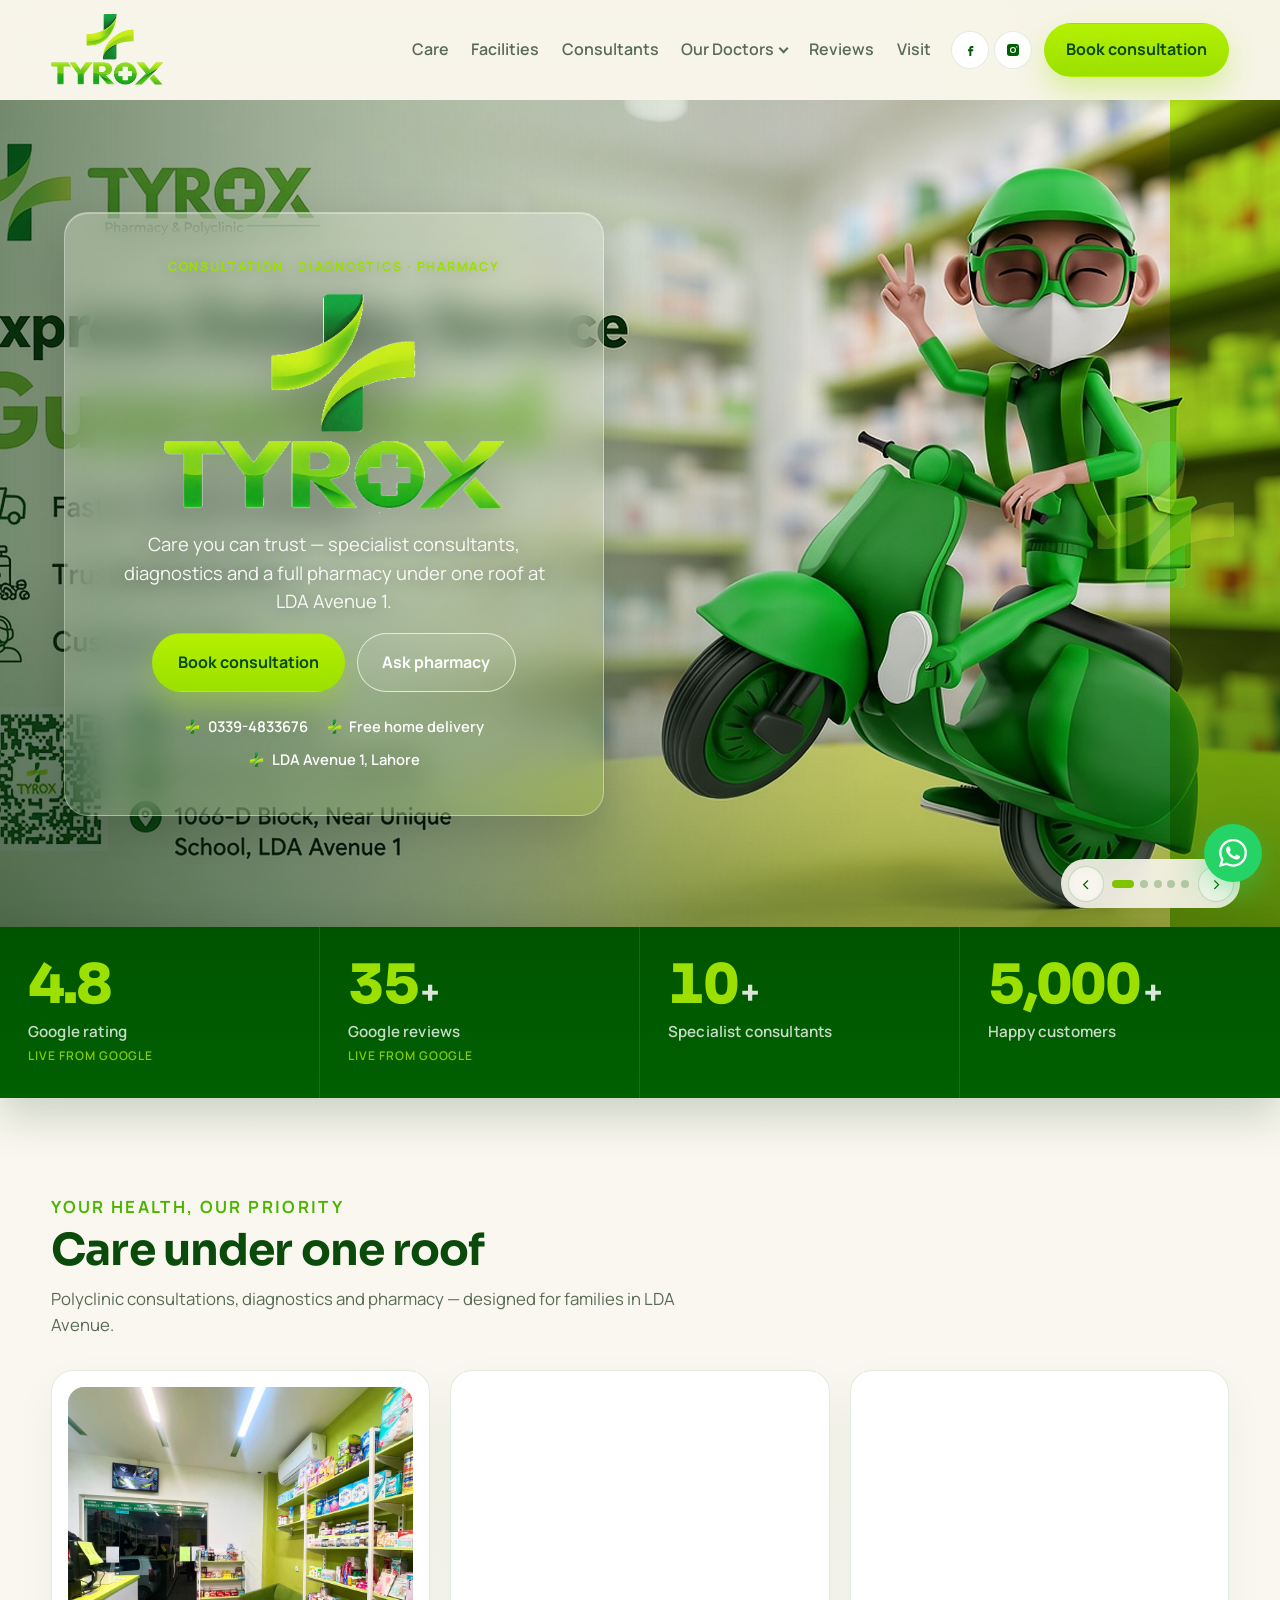
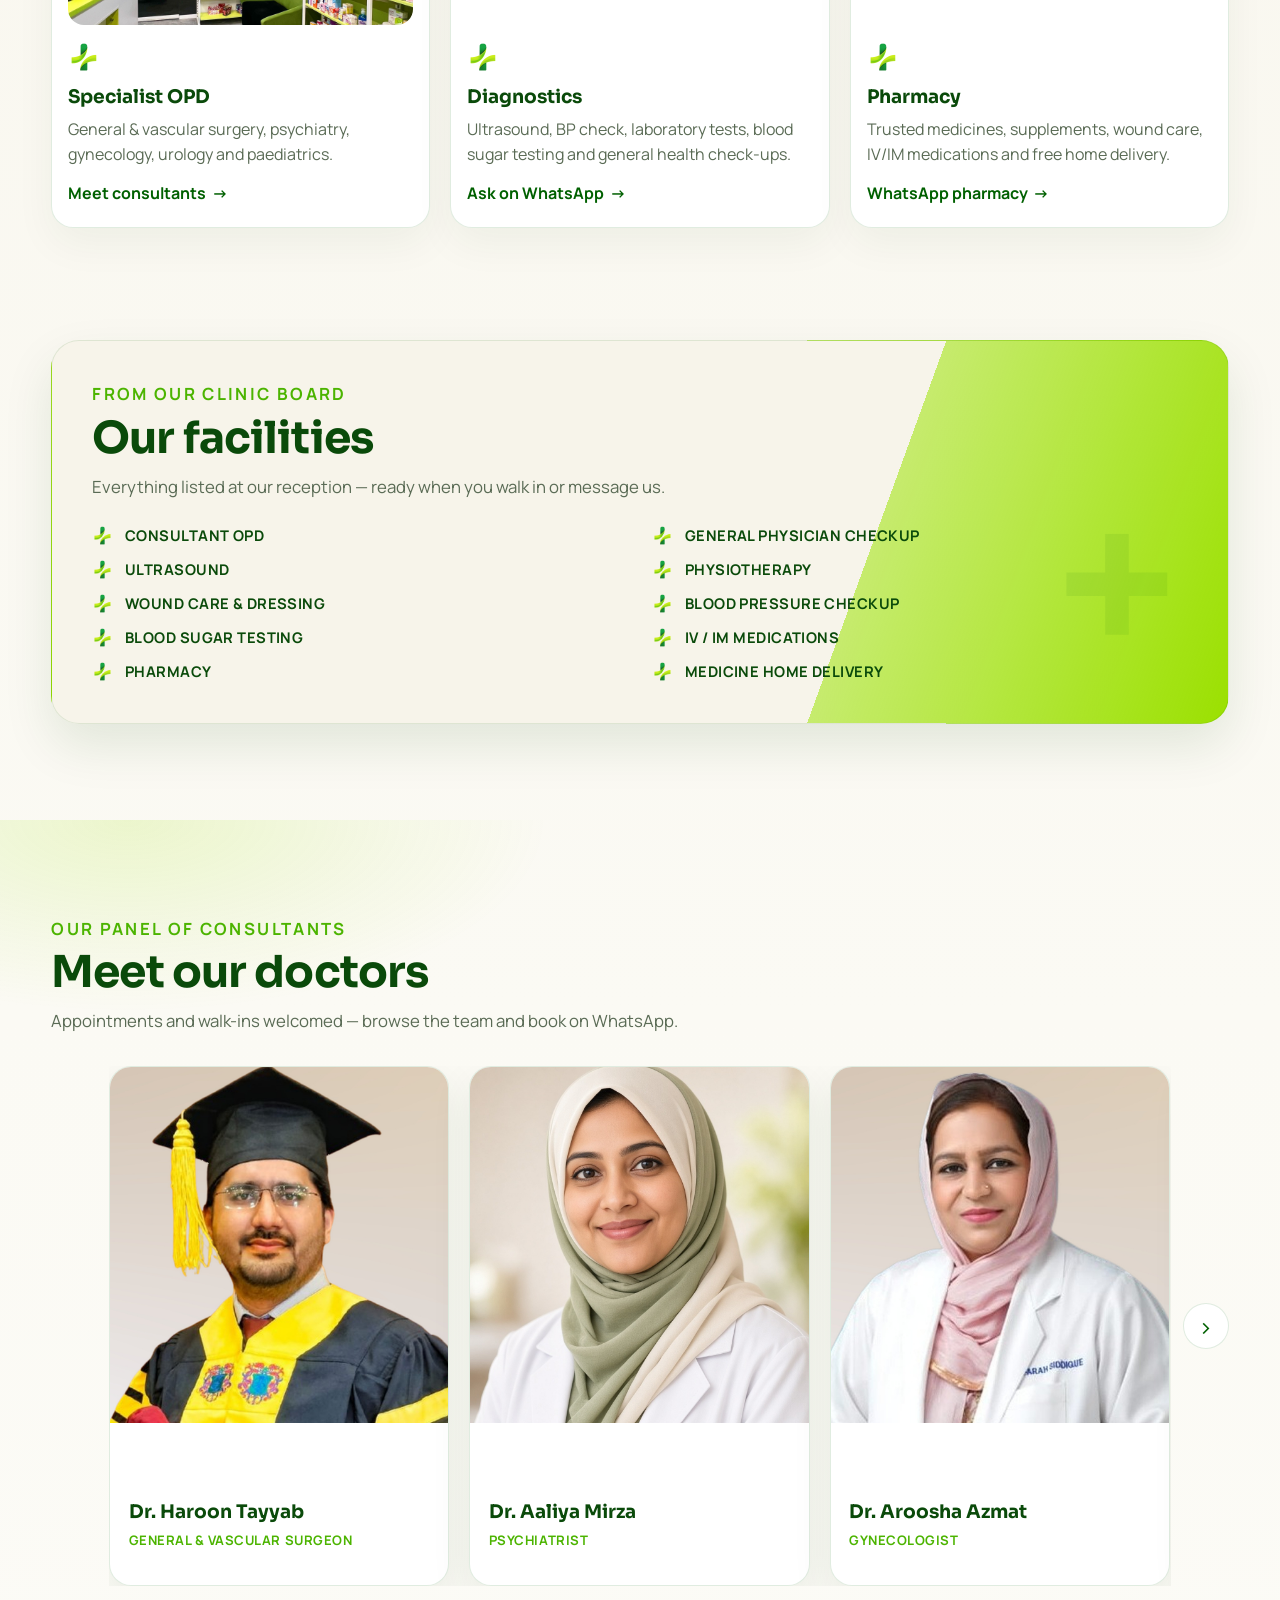
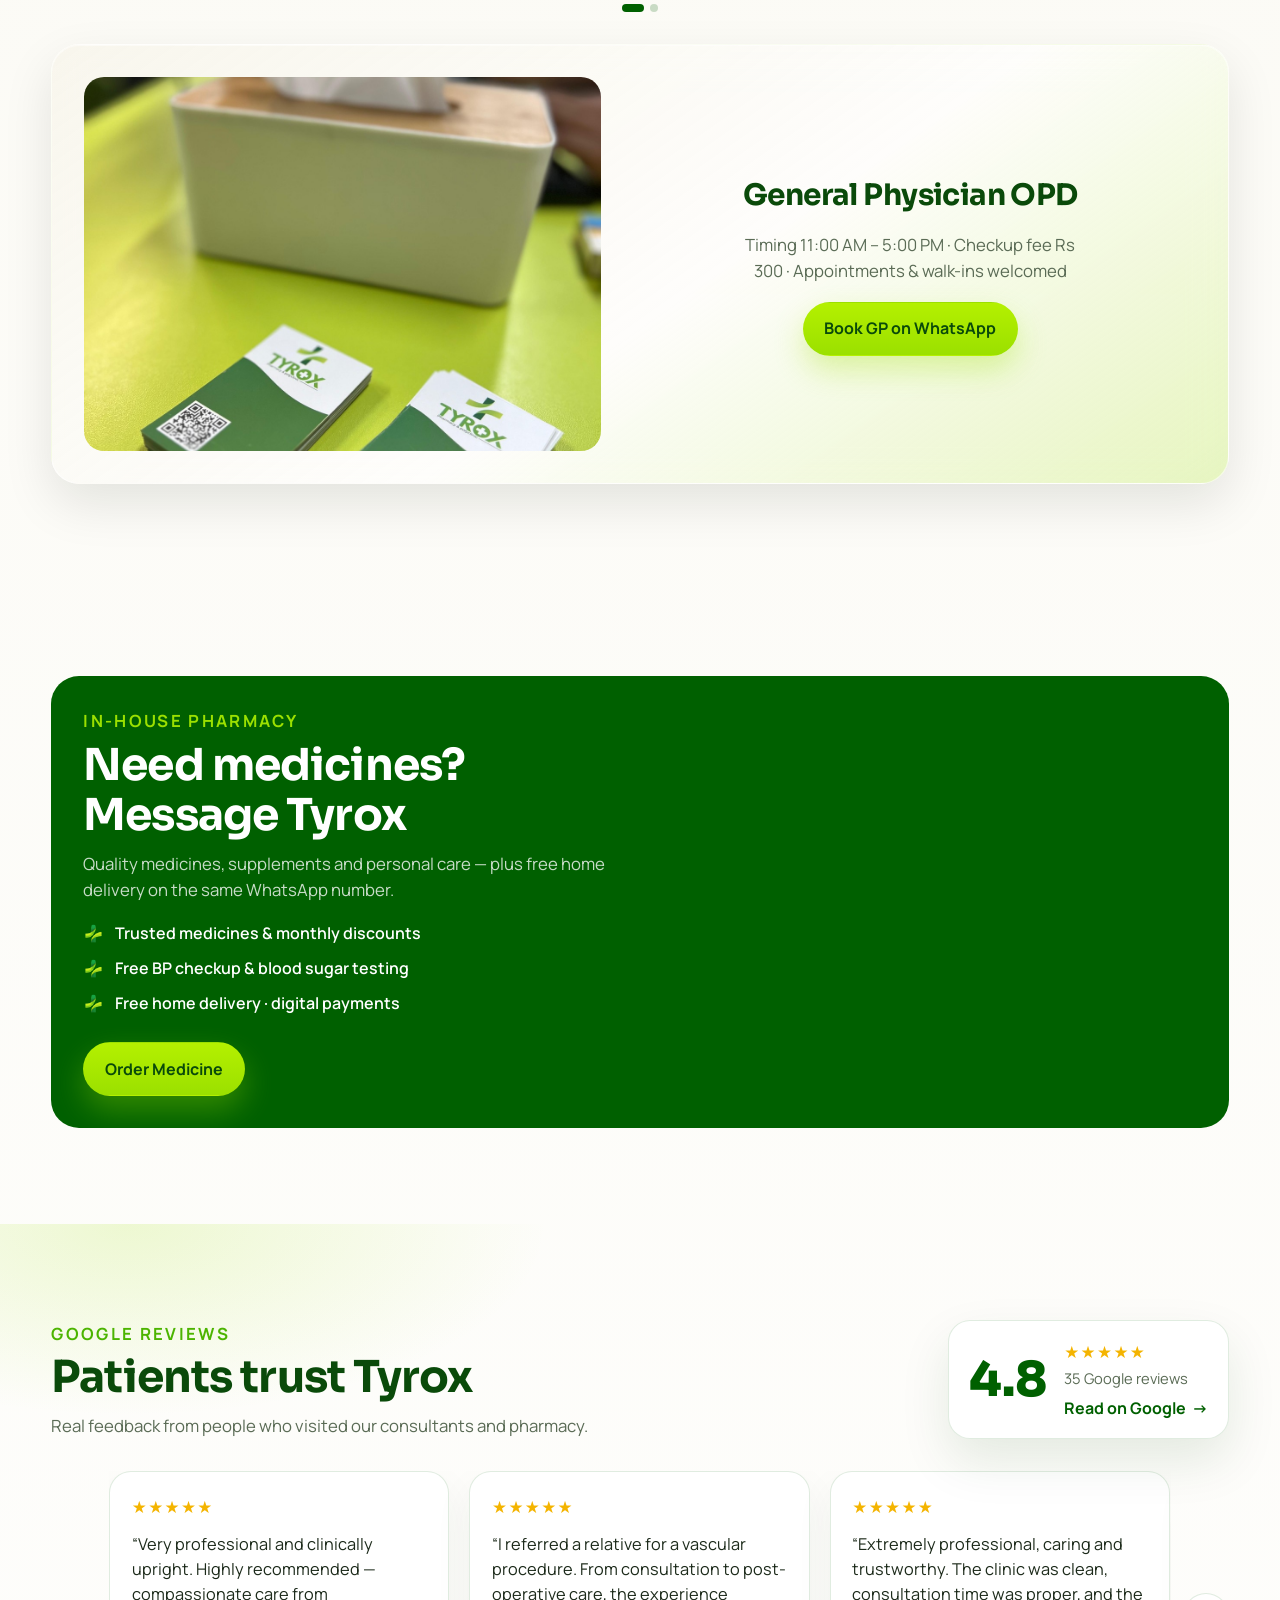
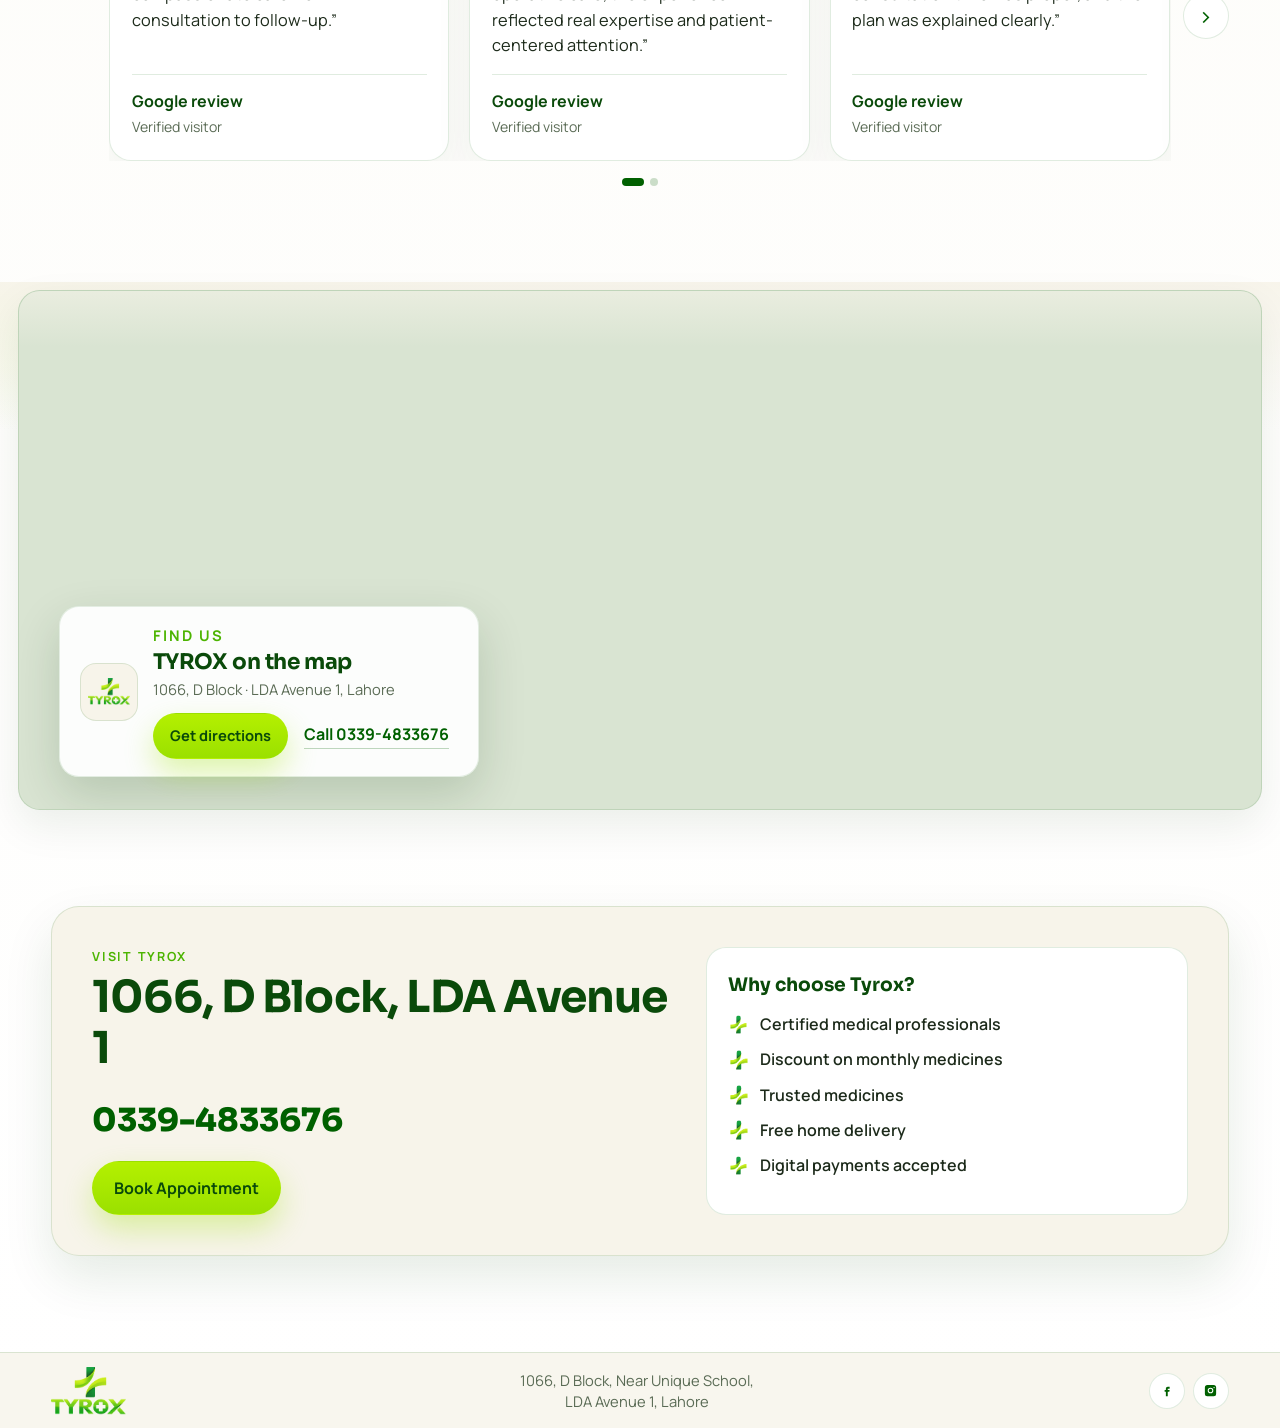
==== index.html @ 9648f47e "fix: use Dr. Haroon Tayyab in Our Doctors dropdown Co-authored-by: Cursor <cursoragent@cursor.com>" ====
<!DOCTYPE html>
<html lang="en">
<head>
  <meta charset="UTF-8" />
  <meta name="viewport" content="width=device-width, initial-scale=1" />
  <title>TYROX Pharmacy &amp; Polyclinic | LDA Avenue 1, Lahore</title>
  <meta name="description" content="TYROX Pharmacy & Polyclinic in LDA Avenue 1, Lahore — specialist consultants, diagnostics, pharmacy and free home delivery. Book on WhatsApp 0339-4833676." />
  <meta name="keywords" content="Tyrox, pharmacy Lahore, polyclinic LDA Avenue, vascular surgeon, gynecologist, psychiatrist, urologist, paediatrician, medicine home delivery" />
  <meta name="robots" content="index, follow" />
  <link rel="canonical" href="https://tyrox.net/" />
  <meta property="og:type" content="website" />
  <meta property="og:title" content="TYROX Pharmacy & Polyclinic | Lahore" />
  <meta property="og:description" content="Consultation, diagnostics and pharmacy under one roof at LDA Avenue 1. WhatsApp 0339-4833676." />
  <meta property="og:image" content="images/TyroxLogo-hero.png" />
  <meta name="twitter:card" content="summary_large_image" />
  <link rel="icon" href="images/tyrox-mark.png" type="image/png" />
  <link rel="preconnect" href="https://fonts.googleapis.com" />
  <link rel="preconnect" href="https://fonts.gstatic.com" crossorigin />
  <link href="https://fonts.googleapis.com/css2?family=Manrope:wght@400;600;700;800&family=Sora:wght@600;700;800&display=swap" rel="stylesheet" />
  <link rel="stylesheet" href="styles.css" />
  <script type="application/ld+json">
  {
    "@context": "https://schema.org",
    "@type": ["MedicalClinic", "Pharmacy"],
    "name": "TYROX Pharmacy & Polyclinic",
    "image": "images/TyroxLogo-hero.png",
    "url": "https://tyrox.net/",
    "telephone": "+923394833676",
    "address": {
      "@type": "PostalAddress",
      "streetAddress": "1066, D Block, Near Unique School, LDA Avenue 1",
      "addressLocality": "Lahore",
      "addressCountry": "PK"
    },
    "geo": {
      "@type": "GeoCoordinates",
      "latitude": 31.4223365,
      "longitude": 74.2009828
    },
    "openingHoursSpecification": {
      "@type": "OpeningHoursSpecification",
      "dayOfWeek": ["Monday","Tuesday","Wednesday","Thursday","Friday","Saturday","Sunday"],
      "opens": "09:00",
      "closes": "23:00"
    },
    "sameAs": [
      "https://www.facebook.com/tyroxpharmacy/",
      "https://www.instagram.com/tyroxpolyclinic/"
    ],
    "aggregateRating": {
      "@type": "AggregateRating",
      "ratingValue": "4.8",
      "reviewCount": "35",
      "bestRating": "5"
    }
  }
  </script>
</head>
<body class="is-booting">
  <a class="skip-link" href="#main">Skip to content</a>

  <a
    class="whatsapp-float"
    href="https://wa.me/923394833676?text=Assalamualaikum%20Tyrox%2C%20I%20would%20like%20to%20book%20a%20consultation."
    target="_blank"
    rel="noopener noreferrer"
    aria-label="Chat on WhatsApp"
  >
    <svg viewBox="0 0 24 24" width="26" height="26" aria-hidden="true" focusable="false">
      <path fill="currentColor" d="M17.472 14.382c-.297-.149-1.758-.867-2.03-.967-.273-.099-.471-.148-.67.15-.197.297-.767.966-.94 1.164-.173.199-.347.223-.644.075-.297-.15-1.255-.463-2.39-1.475-.883-.788-1.48-1.761-1.653-2.059-.173-.297-.018-.458.13-.606.134-.133.298-.347.446-.52.149-.174.198-.298.298-.497.099-.198.05-.371-.025-.52-.075-.149-.669-1.612-.916-2.207-.242-.579-.487-.5-.669-.51-.173-.008-.371-.01-.57-.01-.198 0-.52.074-.792.372-.272.297-1.04 1.016-1.04 2.479 0 1.462 1.065 2.875 1.213 3.074.149.198 2.096 3.2 5.077 4.487.709.306 1.262.489 1.694.625.712.227 1.36.195 1.871.118.571-.085 1.758-.719 2.006-1.413.248-.694.248-1.289.173-1.413-.074-.124-.272-.198-.57-.347m-5.421 7.403h-.004a9.87 9.87 0 0 1-5.031-1.378l-.361-.214-3.741.982.998-3.648-.235-.374a9.86 9.86 0 0 1-1.51-5.26c.001-5.45 4.436-9.884 9.888-9.884 2.64 0 5.122 1.03 6.988 2.898a9.825 9.825 0 0 1 2.893 6.994c-.003 5.45-4.435 9.884-9.885 9.884m8.413-18.297A11.815 11.815 0 0 0 12.05 0C5.495 0 .16 5.335.157 11.892c0 2.096.547 4.142 1.588 5.945L.057 24l6.305-1.654a11.882 11.882 0 0 0 5.683 1.448h.005c6.554 0 11.89-5.335 11.893-11.893a11.821 11.821 0 0 0-3.48-8.413Z"/>
    </svg>
  </a>

  <header class="topbar" data-reveal="down">
    <a class="brand" href="#top" aria-label="TYROX Pharmacy & Polyclinic home">
      <img class="brand-logo" src="images/TyroxLogo-hero.png" alt="TYROX Pharmacy &amp; Polyclinic" width="160" height="90" />
    </a>
    <nav class="nav" aria-label="Primary">
      <a href="#care">Care</a>
      <a href="#facilities">Facilities</a>
      <a href="#doctors">Consultants</a>
      <div class="nav-dropdown" data-nav-dropdown>
        <button type="button" class="nav-dropdown__toggle" aria-expanded="false" aria-haspopup="true">
          Our Doctors
          <span class="nav-dropdown__chev" aria-hidden="true"></span>
        </button>
        <div class="nav-dropdown__menu" hidden>
          <a href="doctors/haroon.html">Dr. Haroon Tayyab</a>
        </div>
      </div>
      <a href="#reviews">Reviews</a>
      <a href="#visit">Visit</a>
      <a
        class="nav-book btn btn-primary"
        href="https://wa.me/923394833676?text=Assalamualaikum%20Tyrox%2C%20I%20would%20like%20to%20book%20a%20consultation."
        target="_blank"
        rel="noopener noreferrer"
      >Book consultation</a>
    </nav>
    <div class="header-actions">
      <div class="social-inline" aria-label="Social media">
        <a href="https://www.facebook.com/tyroxpharmacy/" target="_blank" rel="noopener noreferrer" aria-label="Facebook">
          <svg viewBox="0 0 24 24" aria-hidden="true"><path fill="currentColor" d="M14 9h3V6h-3c-1.7 0-3 1.3-3 3v2H9v3h2v7h3v-7h2.5l.5-3H14V9z"/></svg>
        </a>
        <a href="https://www.instagram.com/tyroxpolyclinic/" target="_blank" rel="noopener noreferrer" aria-label="Instagram">
          <svg viewBox="0 0 24 24" aria-hidden="true"><path fill="currentColor" d="M7 3h10a4 4 0 0 1 4 4v10a4 4 0 0 1-4 4H7a4 4 0 0 1-4-4V7a4 4 0 0 1 4-4zm5 4.5A4.5 4.5 0 1 0 16.5 12 4.5 4.5 0 0 0 12 7.5zm0 7.4A2.9 2.9 0 1 1 14.9 12 2.9 2.9 0 0 1 12 14.9zM17.7 6.2a1.05 1.05 0 1 0 1.05 1.05 1.05 1.05 0 0 0-1.05-1.05z"/></svg>
        </a>
      </div>
      <a
        class="btn btn-primary header-cta"
        href="https://wa.me/923394833676?text=Assalamualaikum%20Tyrox%2C%20I%20would%20like%20to%20book%20a%20consultation."
        target="_blank"
        rel="noopener noreferrer"
      >Book consultation</a>
      <button class="menu-toggle" type="button" aria-label="Open menu" aria-expanded="false">
        <span></span><span></span>
      </button>
    </div>
  </header>

  <main id="main">
    <section id="top" class="hero" data-hero-slider>
      <div class="hero-media" aria-hidden="true">
        <div class="hero-slides" data-hero-slides data-hero-images="7,6,5,4,1">
          <figure class="hero-slide" data-hero-slide data-hero-video hidden>
            <img class="hero-lqip" src="images/hero1-lqip.jpg" alt="" width="640" height="360" />
            <img class="hero-photo hero-video-poster" src="images/hero1.jpg" alt="" width="3840" height="2160" decoding="async" />
            <video
              class="hero-video"
              muted
              playsinline
              loop
              preload="none"
              poster="images/hero1.jpg"
              data-src-mp4="images/hero-video.mp4"
              data-src-webm="images/hero-video.webm"
              aria-label="TYROX Pharmacy and Polyclinic clinic video"
            ></video>
          </figure>
        </div>
        <div class="hero-lime-rail" aria-hidden="true"></div>
        <div class="hero-cross" aria-hidden="true"></div>
        <div class="hero-controls" aria-label="Hero gallery">
          <button type="button" class="hero-nav hero-prev" aria-label="Previous image">‹</button>
          <div class="hero-dots" data-hero-dots></div>
          <button type="button" class="hero-nav hero-next" aria-label="Next image">›</button>
        </div>
      </div>

      <div class="hero-split">
        <div class="hero-panel" data-hero-content>
          <p class="eyebrow" data-hero-enter style="--enter-delay: 0.35s">Consultation · Diagnostics · Pharmacy</p>
          <h1 class="brand-hero" data-hero-enter style="--enter-delay: 0.5s">
            <img class="hero-logo" src="images/TyroxLogo-hero.png" alt="TYROX Pharmacy &amp; Polyclinic" width="340" height="186" />
          </h1>
          <p class="hero-lede" data-hero-enter style="--enter-delay: 0.65s">
            Care you can trust — specialist consultants, diagnostics and a full pharmacy under one roof at LDA Avenue 1.
          </p>
          <div class="hero-actions" data-hero-enter style="--enter-delay: 0.8s">
            <a
              class="btn btn-primary btn-lg"
              href="https://wa.me/923394833676?text=Assalamualaikum%20Tyrox%2C%20I%20would%20like%20to%20book%20a%20consultation."
              target="_blank"
              rel="noopener noreferrer"
            >Book consultation</a>
            <a
              class="btn btn-outline btn-lg"
              href="https://wa.me/923394833676?text=Assalamualaikum%20Tyrox%2C%20I%20need%20help%20with%20pharmacy%20%2F%20medicines."
              target="_blank"
              rel="noopener noreferrer"
            >Ask pharmacy</a>
          </div>
          <div class="hero-meta" data-hero-enter style="--enter-delay: 0.95s">
            <span>0339-4833676</span>
            <span>Free home delivery</span>
            <span>LDA Avenue 1, Lahore</span>
          </div>
        </div>
      </div>
    </section>

    <section class="stats" id="stats" aria-label="Clinic highlights" data-stats-section>
      <div class="stats-inner">
        <article class="stat">
          <div class="stat-value">
            <span data-count="4.8" data-decimals="1" data-google="rating">0.0</span>
          </div>
          <span class="stat-label">Google rating</span>
          <span class="stat-note">Live from Google</span>
        </article>
        <article class="stat">
          <div class="stat-value">
            <span data-count="35" data-google="reviews">0</span>
            <span class="stat-suffix">+</span>
          </div>
          <span class="stat-label">Google reviews</span>
          <span class="stat-note">Live from Google</span>
        </article>
        <article class="stat">
          <div class="stat-value">
            <span data-count="10">0</span>
            <span class="stat-suffix">+</span>
          </div>
          <span class="stat-label">Specialist consultants</span>
        </article>
        <article class="stat">
          <div class="stat-value">
            <span data-count="5000" data-start="1">1</span>
            <span class="stat-suffix">+</span>
          </div>
          <span class="stat-label">Happy customers</span>
        </article>
      </div>
    </section>

    <section id="care" class="section pillars">
      <div class="section-head" data-reveal="up">
        <p class="eyebrow dark">Your health, our priority</p>
        <h2>Care under one roof</h2>
        <p>Polyclinic consultations, diagnostics and pharmacy — designed for families in LDA Avenue.</p>
      </div>
      <div class="pillar-grid">
        <article class="pillar" data-reveal="up">
          <div class="media-reveal">
            <img
             
              src="images/care-opd.jpg"
              srcset="images/care-opd.jpg 1920w, images/care-opd-2x.jpg 2880w"
              sizes="(min-width: 960px) 30vw, 92vw"
              width="1920"
              height="1320"
              alt="Tyrox Specialist OPD"
              loading="lazy"
              decoding="async"
            />
          </div>
          <div class="pillar-icon" aria-hidden="true"></div>
          <h3>Specialist OPD</h3>
          <p>General &amp; vascular surgery, psychiatry, gynecology, urology and paediatrics.</p>
          <a class="text-link" href="#doctors">Meet consultants</a>
        </article>
        <article class="pillar" data-reveal="up" data-reveal-delay="100">
          <div class="media-reveal">
            <img
             
              src="images/care-diagnostic.jpg"
              srcset="images/care-diagnostic.jpg 1920w, images/care-diagnostic-2x.jpg 2880w"
              sizes="(min-width: 960px) 30vw, 92vw"
              width="1920"
              height="1320"
              alt="Diagnostics and checkup"
              loading="lazy"
              decoding="async"
            />
          </div>
          <div class="pillar-icon" aria-hidden="true"></div>
          <h3>Diagnostics</h3>
          <p>Ultrasound, BP check, laboratory tests, blood sugar testing and general health check-ups.</p>
          <a
            class="text-link"
            href="https://wa.me/923394833676?text=Assalamualaikum%20Tyrox%2C%20I%20want%20to%20ask%20about%20diagnostics%20%2F%20tests."
            target="_blank"
            rel="noopener noreferrer"
          >Ask on WhatsApp</a>
        </article>
        <article class="pillar" data-reveal="up" data-reveal-delay="200">
          <div class="media-reveal">
            <img
             
              src="images/care-pharmacy.jpg"
              width="1152"
              height="864"
              alt="Pharmacy medicines"
              loading="lazy"
              decoding="async"
            />
          </div>
          <div class="pillar-icon" aria-hidden="true"></div>
          <h3>Pharmacy</h3>
          <p>Trusted medicines, supplements, wound care, IV/IM medications and free home delivery.</p>
          <a
            class="text-link"
            href="https://wa.me/923394833676?text=Assalamualaikum%20Tyrox%2C%20I%20need%20help%20with%20pharmacy%20%2F%20medicines."
            target="_blank"
            rel="noopener noreferrer"
          >WhatsApp pharmacy</a>
        </article>
      </div>
    </section>

    <section id="facilities" class="section facilities">
      <div class="facilities-panel" data-reveal="up">
        <div class="facilities-copy">
          <p class="eyebrow dark">From our clinic board</p>
          <h2>Our facilities</h2>
          <p>Everything listed at our reception — ready when you walk in or message us.</p>
        </div>
        <ul class="facility-list">
          <li data-reveal="left"><span class="cross" aria-hidden="true"></span> Consultant OPD</li>
          <li data-reveal="left" data-reveal-delay="40"><span class="cross" aria-hidden="true"></span> General Physician checkup</li>
          <li data-reveal="left" data-reveal-delay="80"><span class="cross" aria-hidden="true"></span> Ultrasound</li>
          <li data-reveal="left" data-reveal-delay="120"><span class="cross" aria-hidden="true"></span> Physiotherapy</li>
          <li data-reveal="left" data-reveal-delay="160"><span class="cross" aria-hidden="true"></span> Wound care &amp; dressing</li>
          <li data-reveal="right"><span class="cross" aria-hidden="true"></span> Blood pressure checkup</li>
          <li data-reveal="right" data-reveal-delay="40"><span class="cross" aria-hidden="true"></span> Blood sugar testing</li>
          <li data-reveal="right" data-reveal-delay="80"><span class="cross" aria-hidden="true"></span> IV / IM medications</li>
          <li data-reveal="right" data-reveal-delay="120"><span class="cross" aria-hidden="true"></span> Pharmacy</li>
          <li data-reveal="right" data-reveal-delay="160"><span class="cross" aria-hidden="true"></span> Medicine home delivery</li>
        </ul>
      </div>
    </section>

    <section id="doctors" class="section doctors">
      <div class="section-head" data-reveal="up">
        <p class="eyebrow dark">Our panel of consultants</p>
        <h2>Meet our doctors</h2>
        <p>Appointments and walk-ins welcomed — browse the team and book on WhatsApp.</p>
      </div>

      <div class="doctor-carousel">
        <button type="button" class="doctor-arrow doctor-arrow-prev" data-doctor-prev aria-label="Previous doctors">
          <span aria-hidden="true">‹</span>
        </button>
        <div class="doctor-slider" data-doctor-slider>
          <div class="doctor-track" data-doctor-track>
            <article class="doctor-card" itemscope itemtype="https://schema.org/Physician">
              <div class="doctor-card__inner">
                <div class="doctor-card__face doctor-card__face--front">
                  <div class="doctor-photo">
                    <img src="images/Doctor/doctor-haroon.jpg" alt="Dr. Haroon Tayyab, General and Vascular Surgeon at TYROX LDA Avenue 1 Lahore" loading="lazy" itemprop="image" />
                  </div>
                  <div class="doctor-meta">
                    <h3 itemprop="name">Dr. Haroon Tayyab</h3>
                    <p class="role" itemprop="medicalSpecialty">General &amp; Vascular Surgeon</p>
                  </div>
                </div>
                <div class="doctor-card__face doctor-card__face--back" aria-label="Specialties of Dr. Haroon Tayyab">
                  <p class="doctor-back__eyebrow">Specialties</p>
                  <h3>Dr. Haroon Tayyab</h3>
                  <p class="role">General &amp; Vascular Surgeon · Lahore</p>
                  <ul class="doctor-specialties">
                    <li>General surgery consultations</li>
                    <li>Laparoscopic / keyhole surgery</li>
                    <li>Vascular surgery &amp; vein care</li>
                    <li>Varicose veins assessment</li>
                    <li>Pre- and post-operative care at TYROX</li>
                  </ul>
                  <a class="btn btn-primary" href="doctors/haroon.html">View profile</a>
                  <a class="btn btn-primary" href="https://wa.me/923394833676?text=Assalamualaikum%20Tyrox%2C%20I%20want%20to%20book%20a%20consultation%20with%20Dr.%20Haroon%20Tayyab." target="_blank" rel="noopener noreferrer">Book Appointment</a>
                </div>
              </div>
            </article>

            <article class="doctor-card" itemscope itemtype="https://schema.org/Physician">
              <div class="doctor-card__inner">
                <div class="doctor-card__face doctor-card__face--front">
                  <div class="doctor-photo">
                    <img src="images/doctor-aaliya.jpg" alt="Dr. Aaliya Mirza, Psychiatrist at TYROX Polyclinic Lahore" loading="lazy" itemprop="image" />
                  </div>
                  <div class="doctor-meta">
                    <h3 itemprop="name">Dr. Aaliya Mirza</h3>
                    <p class="role" itemprop="medicalSpecialty">Psychiatrist</p>
                  </div>
                </div>
                <div class="doctor-card__face doctor-card__face--back" aria-label="Specialties of Dr. Aaliya Mirza">
                  <p class="doctor-back__eyebrow">Specialties</p>
                  <h3>Dr. Aaliya Mirza</h3>
                  <p class="role">Psychiatrist · Mental health · Lahore</p>
                  <ul class="doctor-specialties">
                    <li>Anxiety &amp; panic disorder care</li>
                    <li>Depression &amp; mood disorders</li>
                    <li>Stress &amp; burnout counselling</li>
                    <li>Adult psychiatry consultations</li>
                    <li>Confidential mental health support</li>
                  </ul>
                  <a class="btn btn-primary" href="https://wa.me/923394833676?text=Assalamualaikum%20Tyrox%2C%20I%20want%20to%20book%20a%20consultation%20with%20Dr.%20Aaliya%20Mirza%20(Psychiatrist)." target="_blank" rel="noopener noreferrer">Book Appointment</a>
                </div>
              </div>
            </article>

            <article class="doctor-card" itemscope itemtype="https://schema.org/Physician">
              <div class="doctor-card__inner">
                <div class="doctor-card__face doctor-card__face--front">
                  <div class="doctor-photo">
                    <img src="images/Doctor/doctor-aroosha.jpg" alt="Dr. Aroosha Azmat, Gynecologist at TYROX LDA Avenue 1" loading="lazy" itemprop="image" />
                  </div>
                  <div class="doctor-meta">
                    <h3 itemprop="name">Dr. Aroosha Azmat</h3>
                    <p class="role" itemprop="medicalSpecialty">Gynecologist</p>
                  </div>
                </div>
                <div class="doctor-card__face doctor-card__face--back" aria-label="Specialties of Dr. Aroosha Azmat">
                  <p class="doctor-back__eyebrow">Specialties</p>
                  <h3>Dr. Aroosha Azmat</h3>
                  <p class="role">Gynecologist · Women’s health · Lahore</p>
                  <ul class="doctor-specialties">
                    <li>Gynecology &amp; women’s health</li>
                    <li>Obstetrics &amp; antenatal care</li>
                    <li>Menstrual &amp; PCOS concerns</li>
                    <li>Pregnancy-related consultations</li>
                    <li>Reproductive health checkups</li>
                  </ul>
                  <a class="btn btn-primary" href="https://wa.me/923394833676?text=Assalamualaikum%20Tyrox%2C%20I%20want%20to%20book%20a%20consultation%20with%20Dr.%20Aroosha%20Azmat." target="_blank" rel="noopener noreferrer">Book Appointment</a>
                </div>
              </div>
            </article>

            <article class="doctor-card" itemscope itemtype="https://schema.org/Physician">
              <div class="doctor-card__inner">
                <div class="doctor-card__face doctor-card__face--front">
                  <div class="doctor-photo">
                    <img src="images/doctor-bilawal.jpg" alt="Dr. Bilawal Sattar, Urologist at TYROX Pharmacy and Polyclinic Lahore" loading="lazy" itemprop="image" />
                  </div>
                  <div class="doctor-meta">
                    <h3 itemprop="name">Dr. Bilawal Sattar</h3>
                    <p class="role" itemprop="medicalSpecialty">Urologist</p>
                  </div>
                </div>
                <div class="doctor-card__face doctor-card__face--back" aria-label="Specialties of Dr. Bilawal Sattar">
                  <p class="doctor-back__eyebrow">Specialties</p>
                  <h3>Dr. Bilawal Sattar</h3>
                  <p class="role">Urologist · Urinary care · Lahore</p>
                  <ul class="doctor-specialties">
                    <li>Kidney &amp; urinary tract care</li>
                    <li>Prostate health consultations</li>
                    <li>Kidney stone assessment</li>
                    <li>Male urology specialist care</li>
                    <li>Urinary infection follow-up</li>
                  </ul>
                  <a class="btn btn-primary" href="https://wa.me/923394833676?text=Assalamualaikum%20Tyrox%2C%20I%20want%20to%20book%20a%20consultation%20with%20Dr.%20Bilawal%20Sattar%20(Urologist)." target="_blank" rel="noopener noreferrer">Book Appointment</a>
                </div>
              </div>
            </article>

            <article class="doctor-card" itemscope itemtype="https://schema.org/Physician">
              <div class="doctor-card__inner">
                <div class="doctor-card__face doctor-card__face--front">
                  <div class="doctor-photo">
                    <img src="images/doctor-faiza.jpg" alt="Dr. Faiza Khan, Paediatrician at TYROX Polyclinic LDA Avenue 1 Lahore" loading="lazy" itemprop="image" />
                  </div>
                  <div class="doctor-meta">
                    <h3 itemprop="name">Dr. Faiza Khan</h3>
                    <p class="role" itemprop="medicalSpecialty">Paediatrician</p>
                  </div>
                </div>
                <div class="doctor-card__face doctor-card__face--back" aria-label="Specialties of Dr. Faiza Khan">
                  <p class="doctor-back__eyebrow">Specialties</p>
                  <h3>Dr. Faiza Khan</h3>
                  <p class="role">Paediatrician · Child health · Lahore</p>
                  <ul class="doctor-specialties">
                    <li>Child health checkups</li>
                    <li>Fever, cough &amp; infections</li>
                    <li>Growth &amp; development review</li>
                    <li>Vaccination guidance</li>
                    <li>Paediatric family consultations</li>
                  </ul>
                  <a class="btn btn-primary" href="https://wa.me/923394833676?text=Assalamualaikum%20Tyrox%2C%20I%20want%20to%20book%20a%20consultation%20with%20Dr.%20Faiza%20Khan%20(Paediatrician)." target="_blank" rel="noopener noreferrer">Book Appointment</a>
                </div>
              </div>
            </article>
          </div>
        </div>
        <button type="button" class="doctor-arrow doctor-arrow-next" data-doctor-next aria-label="Next doctors">
          <span aria-hidden="true">›</span>
        </button>
      </div>
      <div class="slider-dots" data-doctor-dots aria-label="Doctor slides"></div>

      <div class="gp-banner" data-reveal="up">
        <div class="gp-banner__media media-reveal">
          <img
            src="images/gp.jpg"
            srcset="images/gp.jpg 1200w, images/gp-2x.jpg 1800w"
            sizes="(min-width: 720px) 280px, 88vw"
            width="1200"
            height="1600"
            alt="TYROX General Physician OPD"
            loading="lazy"
            decoding="async"
          />
        </div>
        <div class="gp-banner__copy">
          <h3>General Physician OPD</h3>
          <p>Timing 11:00 AM – 5:00 PM · Checkup fee Rs 300 · Appointments &amp; walk-ins welcomed</p>
          <a class="btn btn-primary" href="https://wa.me/923394833676?text=Assalamualaikum%20Tyrox%2C%20I%20want%20a%20General%20Physician%20OPD%20appointment." target="_blank" rel="noopener noreferrer">Book GP on WhatsApp</a>
        </div>
      </div>
    </section>

    <section id="pharmacy" class="section pharmacy">
      <div class="pharmacy-panel">
        <div class="pharmacy-copy" data-reveal="left">
          <p class="eyebrow">In-house pharmacy</p>
          <h2>Need medicines? Message Tyrox</h2>
          <p>Quality medicines, supplements and personal care — plus free home delivery on the same WhatsApp number.</p>
          <ul class="checklist">
            <li><span class="cross" aria-hidden="true"></span> Trusted medicines &amp; monthly discounts</li>
            <li><span class="cross" aria-hidden="true"></span> Free BP checkup &amp; blood sugar testing</li>
            <li><span class="cross" aria-hidden="true"></span> Free home delivery · digital payments</li>
          </ul>
          <a class="btn btn-primary" href="https://wa.me/923394833676?text=Assalamualaikum%20Tyrox%2C%20I%20would%20like%20to%20order%20medicine." target="_blank" rel="noopener noreferrer">Order Medicine</a>
        </div>
        <div class="pharmacy-art media-reveal" data-reveal="right">
          <img
            src="images/in-house-pharmacy.jpg"
            srcset="images/in-house-pharmacy.jpg 1920w, images/in-house-pharmacy-2x.jpg 2880w"
            sizes="(min-width: 900px) 42vw, 92vw"
            width="1920"
            height="1440"
            alt="TYROX in-house pharmacy"
            loading="lazy"
            decoding="async"
          />
        </div>
      </div>
    </section>

    <section id="reviews" class="section reviews">
      <div class="reviews-head" data-reveal="up">
        <div>
          <p class="eyebrow dark">Google reviews</p>
          <h2>Patients trust Tyrox</h2>
          <p>Real feedback from people who visited our consultants and pharmacy.</p>
        </div>
        <div class="google-score" data-reveal="right">
          <div class="score-value" data-google-display="rating">4.8</div>
          <div class="score-meta">
            <div class="stars" aria-label="Google rating">★★★★★</div>
            <p><span data-google-display="reviews">35</span> Google reviews</p>
            <a class="text-link" href="https://www.google.com/maps?cid=1811355209427974268" target="_blank" rel="noopener noreferrer">Read on Google</a>
          </div>
        </div>
      </div>

      <div class="review-carousel">
        <button type="button" class="doctor-arrow" data-review-prev aria-label="Previous reviews">‹</button>
        <div class="review-viewport" data-review-slider>
          <div class="review-track" data-review-track>
            <article class="review-card">
              <div class="stars" aria-hidden="true">★★★★★</div>
              <p>“Very professional and clinically upright. Highly recommended — compassionate care from consultation to follow-up.”</p>
              <footer>
                <strong>Google review</strong>
                <span>Verified visitor</span>
              </footer>
            </article>
            <article class="review-card">
              <div class="stars" aria-hidden="true">★★★★★</div>
              <p>“I referred a relative for a vascular procedure. From consultation to post-operative care, the experience reflected real expertise and patient-centered attention.”</p>
              <footer>
                <strong>Google review</strong>
                <span>Verified visitor</span>
              </footer>
            </article>
            <article class="review-card">
              <div class="stars" aria-hidden="true">★★★★★</div>
              <p>“Extremely professional, caring and trustworthy. The clinic was clean, consultation time was proper, and the plan was explained clearly.”</p>
              <footer>
                <strong>Google review</strong>
                <span>Verified visitor</span>
              </footer>
            </article>
            <article class="review-card">
              <div class="stars" aria-hidden="true">★★★★★</div>
              <p>“Skilful hands and a team that puts patient care first. One can trust Tyrox for general and laparoscopic procedures.”</p>
              <footer>
                <strong>Google review</strong>
                <span>Verified visitor</span>
              </footer>
            </article>
          </div>
        </div>
        <button type="button" class="doctor-arrow" data-review-next aria-label="Next reviews">›</button>
      </div>
      <div class="slider-dots" data-review-dots aria-label="Review slides"></div>
    </section>

    <section class="map-section" aria-label="TYROX on Google Maps">
      <div class="map-frame">
        <iframe
          title="TYROX PolyClinic &amp; Pharmacy on Google Maps"
          src="https://www.google.com/maps/embed?pb=!1m18!1m12!1m3!1d3401.5!2d74.2009828!3d31.4223365!2m3!1f0!2f0!3f0!3m2!1i1024!2i768!4f13.1!3m3!1m2!1s0x3918ff697007bd6d%3A0x192339f74c01f87c!2sTYROX%20PolyClinic%20%26%20Pharmacy!5e0!3m2!1sen!2s!4v1710000000000!5m2!1sen!2s"
          loading="lazy"
          referrerpolicy="no-referrer-when-downgrade"
          allowfullscreen
        ></iframe>
        <aside class="map-card" data-reveal="up">
          <div class="map-card__mark" aria-hidden="true">
            <img src="images/TyroxLogo-hero.png" alt="" width="48" height="48" />
          </div>
          <div class="map-card__body">
            <p class="eyebrow dark">Find us</p>
            <h2>TYROX on the map</h2>
            <p>1066, D Block · LDA Avenue 1, Lahore</p>
            <div class="map-card__actions">
              <a
                class="btn btn-primary"
                href="https://maps.app.goo.gl/msXE9kWjyMDEsufs8"
                target="_blank"
                rel="noopener noreferrer"
              >Get directions</a>
              <a class="map-card__link" href="tel:+923394833676">Call 0339-4833676</a>
            </div>
          </div>
        </aside>
      </div>
    </section>

    <section id="visit" class="section visit">
      <div class="visit-card">
        <div data-reveal="left">
          <p class="eyebrow dark">Visit Tyrox</p>
          <h2>1066, D Block, LDA Avenue 1</h2>
          <a class="phone" href="tel:+923394833676">0339-4833676</a>
          <div class="visit-actions">
            <a class="btn btn-primary" href="https://wa.me/923394833676?text=Assalamualaikum%20Tyrox%2C%20I%20would%20like%20to%20book%20a%20consultation." target="_blank" rel="noopener noreferrer">Book Appointment</a>
          </div>
        </div>
        <div class="visit-panel" data-reveal="right">
          <h3>Why choose Tyrox?</h3>
          <ul class="visit-points">
            <li><span class="cross" aria-hidden="true"></span> Certified medical professionals</li>
            <li><span class="cross" aria-hidden="true"></span> Discount on monthly medicines</li>
            <li><span class="cross" aria-hidden="true"></span> Trusted medicines</li>
            <li><span class="cross" aria-hidden="true"></span> Free home delivery</li>
            <li><span class="cross" aria-hidden="true"></span> Digital payments accepted</li>
          </ul>
        </div>
      </div>
    </section>
  </main>

  <footer class="footer" data-reveal="up">
    <div class="footer-brand">
      <a class="brand" href="#top" aria-label="TYROX Pharmacy &amp; Polyclinic home">
        <img src="images/TyroxLogo-hero.png" alt="TYROX Pharmacy &amp; Polyclinic" width="150" height="90" />
      </a>
    </div>
    <div class="footer-address">
      <p>1066, D Block, Near Unique School,<br />LDA Avenue 1, Lahore</p>
    </div>
    <div class="footer-social" aria-label="Social media">
      <a href="https://www.facebook.com/tyroxpharmacy/" target="_blank" rel="noopener noreferrer" aria-label="Facebook">
        <svg viewBox="0 0 24 24" aria-hidden="true"><path fill="currentColor" d="M14 9h3V6h-3c-1.7 0-3 1.3-3 3v2H9v3h2v7h3v-7h2.5l.5-3H14V9z"/></svg>
      </a>
      <a href="https://www.instagram.com/tyroxpolyclinic/" target="_blank" rel="noopener noreferrer" aria-label="Instagram">
        <svg viewBox="0 0 24 24" aria-hidden="true"><path fill="currentColor" d="M7 3h10a4 4 0 0 1 4 4v10a4 4 0 0 1-4 4H7a4 4 0 0 1-4-4V7a4 4 0 0 1 4-4zm5 4.5A4.5 4.5 0 1 0 16.5 12 4.5 4.5 0 0 0 12 7.5zm0 7.4A2.9 2.9 0 1 1 14.9 12 2.9 2.9 0 0 1 12 14.9zM17.7 6.2a1.05 1.05 0 1 0 1.05 1.05 1.05 1.05 0 0 0-1.05-1.05z"/></svg>
      </a>
    </div>
  </footer>

  <script src="script.js"></script>
</body>
</html>
---- styles.css ----
:root {
  --cream: #f7f4ea;
  --ink: #0a4a0a;
  --forest: #006000;
  --brand: #4cb400;
  --lime: #9be000;
  --lime-bright: #b4f000;
  --lime-deep: #7fc400;
  --charcoal: #1c2a1a;
  --muted: #5a6b55;
  --white: #ffffff;
  --line: rgba(0, 96, 0, 0.12);
  --shadow: 0 22px 50px rgba(0, 64, 0, 0.1);
  --radius: 22px;
  --service-panel-height: clamp(360px, 48vw, 440px);
  --mark-icon: url("images/tyrox-mark-icon.png") center / contain no-repeat;
  --font-display: "Sora", "Manrope", sans-serif;
  --font-body: "Manrope", system-ui, sans-serif;
  --ease: cubic-bezier(0.22, 1, 0.36, 1);
  --ease-out: cubic-bezier(0.16, 1, 0.3, 1);
}

*,
*::before,
*::after {
  box-sizing: border-box;
}

html {
  scroll-behavior: smooth;
}

body {
  margin: 0;
  font-family: var(--font-body);
  color: var(--charcoal);
  background:
    radial-gradient(900px 480px at 100% 0%, rgba(155, 224, 0, 0.18), transparent 55%),
    linear-gradient(180deg, var(--cream) 0%, #fbfaf4 42%, var(--white) 100%);
  min-height: 100vh;
  line-height: 1.55;
}

body.menu-open {
  overflow: hidden;
}

body.is-booting {
  overflow: hidden;
}

body.is-booting .topbar {
  opacity: 0;
  transform: translateY(-16px);
}

body.is-ready .topbar {
  opacity: 1;
  transform: none;
  transition:
    opacity 1.05s var(--ease-out) 0.55s,
    transform 1.05s var(--ease-out) 0.55s,
    border-color 0.35s var(--ease),
    background 0.35s var(--ease),
    box-shadow 0.35s var(--ease);
}

img {
  max-width: 100%;
  display: block;
}

a {
  color: inherit;
  text-decoration: none;
}

button {
  font: inherit;
}

.skip-link {
  position: absolute;
  left: -999px;
  top: 0;
  background: var(--ink);
  color: var(--white);
  padding: 0.75rem 1rem;
  z-index: 100;
}

.skip-link:focus {
  left: 1rem;
  top: 1rem;
}

/* ---------- Luxevia-style reveals ---------- */
[data-reveal] {
  opacity: 0;
  transition:
    opacity 0.9s var(--ease-out),
    transform 0.9s var(--ease-out),
    clip-path 1s var(--ease-out);
  will-change: opacity, transform;
}

[data-reveal="up"] {
  transform: translate3d(0, 48px, 0);
}

[data-reveal="down"] {
  transform: translate3d(0, -32px, 0);
}

[data-reveal="left"] {
  transform: translate3d(-48px, 0, 0);
}

[data-reveal="right"] {
  transform: translate3d(48px, 0, 0);
}

[data-reveal].is-visible {
  opacity: 1;
  transform: translate3d(0, 0, 0);
  will-change: auto;
}

.media-reveal {
  overflow: hidden;
  position: relative;
  isolation: isolate;
}

.media-reveal::after {
  content: "";
  position: absolute;
  inset: 0;
  background: var(--lime);
  transform: scaleX(1);
  transform-origin: right;
  transition: transform 1s var(--ease-out);
  z-index: 1;
  pointer-events: none;
}

.media-reveal img {
  transform: scale(1.08);
  transition: transform 1.2s var(--ease-out);
}

.media-reveal.is-revealed::after,
[data-reveal].is-visible .media-reveal::after,
[data-reveal].is-visible.media-reveal::after {
  transform: scaleX(0);
  transform-origin: left;
}

.media-reveal.is-revealed img,
[data-reveal].is-visible .media-reveal img,
[data-reveal].is-visible.media-reveal img {
  transform: scale(1);
}

@media (prefers-reduced-motion: reduce) {
  [data-reveal] {
    opacity: 1;
    transform: none;
    transition: none;
  }

  .media-reveal::after {
    display: none;
  }

  .media-reveal img,
  .hero-photo,
  .hero-lqip,
  .lazy-img {
    transition: none !important;
    animation: none !important;
    filter: none !important;
  }

  body.is-booting .topbar,
  .hero-panel,
  .hero-media,
  .hero-controls,
  [data-hero-enter] {
    opacity: 1 !important;
    transform: none !important;
    filter: none !important;
    animation: none !important;
  }

  .hero-slide.is-active.is-loaded .hero-photo {
    animation: none !important;
  }

  .doctor-card__inner {
    min-height: 0;
    display: flex;
    flex-direction: column;
    transition: none;
    transform: none !important;
  }

  .doctor-card__face {
    position: relative;
    inset: auto;
    transform: none !important;
  }

  .doctor-card__face--back {
    margin-top: 0.75rem;
  }
}

/* ---------- Header ---------- */
.topbar {
  position: sticky;
  top: 0;
  z-index: 40;
  display: flex;
  align-items: center;
  gap: 1.25rem;
  padding: 0.85rem clamp(1.25rem, 4vw, 3.5rem);
  backdrop-filter: blur(16px);
  -webkit-backdrop-filter: blur(16px);
  background: rgba(247, 244, 234, 0.88);
  border-bottom: 1px solid transparent;
  transition:
    border-color 0.35s var(--ease),
    background 0.35s var(--ease),
    box-shadow 0.35s var(--ease),
    backdrop-filter 0.35s var(--ease);
}

.topbar.scrolled {
  background: rgba(247, 244, 234, 0.42);
  border-bottom-color: rgba(0, 96, 0, 0.08);
  box-shadow: none;
  backdrop-filter: blur(18px) saturate(1.15);
  -webkit-backdrop-filter: blur(18px) saturate(1.15);
}

.brand-logo {
  height: 64px;
  width: auto;
  object-fit: contain;
}

.nav {
  display: none;
  gap: 1.4rem;
  margin-left: auto;
  font-weight: 600;
  color: var(--muted);
}

.nav a {
  position: relative;
  transition: color 0.25s var(--ease);
}

.nav a::after {
  content: "";
  position: absolute;
  left: 0;
  bottom: -0.35rem;
  width: 100%;
  height: 2px;
  background: var(--lime);
  transform: scaleX(0);
  transform-origin: left;
  transition: transform 0.35s var(--ease);
}

.nav a:hover,
.nav a:focus-visible {
  color: var(--forest);
}

.nav a:hover::after,
.nav a:focus-visible::after {
  transform: scaleX(1);
}

.nav-dropdown {
  position: relative;
  display: flex;
  align-items: center;
}

.nav-dropdown__toggle {
  display: inline-flex;
  align-items: center;
  gap: 0.35rem;
  padding: 0;
  border: 0;
  background: transparent;
  font: inherit;
  font-weight: 600;
  color: var(--muted);
  cursor: pointer;
  position: relative;
  transition: color 0.25s var(--ease);
}

.nav-dropdown__toggle::after {
  content: "";
  position: absolute;
  left: 0;
  bottom: -0.35rem;
  width: 100%;
  height: 2px;
  background: var(--lime);
  transform: scaleX(0);
  transform-origin: left;
  transition: transform 0.35s var(--ease);
}

.nav-dropdown__toggle:hover,
.nav-dropdown__toggle:focus-visible,
.nav-dropdown.is-open .nav-dropdown__toggle {
  color: var(--forest);
}

.nav-dropdown__toggle:hover::after,
.nav-dropdown__toggle:focus-visible::after,
.nav-dropdown.is-open .nav-dropdown__toggle::after {
  transform: scaleX(1);
}

.nav-dropdown__chev {
  width: 0.45rem;
  height: 0.45rem;
  border-right: 2px solid currentColor;
  border-bottom: 2px solid currentColor;
  transform: translateY(-1px) rotate(45deg);
  transition: transform 0.25s var(--ease);
}

.nav-dropdown.is-open .nav-dropdown__chev {
  transform: translateY(1px) rotate(225deg);
}

.nav-dropdown__menu {
  position: absolute;
  top: calc(100% + 0.85rem);
  left: 50%;
  transform: translateX(-50%);
  width: max-content;
  min-width: 100%;
  max-width: min(16rem, 70vw);
  padding: 0.45rem;
  border-radius: 14px;
  background: rgba(255, 255, 255, 0.98);
  border: 1px solid var(--line);
  box-shadow: 0 18px 40px rgba(0, 64, 0, 0.12);
  z-index: 40;
  display: grid;
  gap: 0.15rem;
}

.nav-dropdown__menu[hidden] {
  display: none;
}

.nav-dropdown__menu a {
  display: block;
  padding: 0.75rem 0.85rem;
  border-radius: 10px;
  color: var(--charcoal);
  font-size: 0.92rem;
  line-height: 1.35;
  font-weight: 600;
  text-align: center;
  white-space: nowrap;
  overflow: hidden;
  text-overflow: ellipsis;
  max-width: 100%;
}

.nav-dropdown__menu a::after {
  display: none;
}

.nav-dropdown__menu a:hover,
.nav-dropdown__menu a:focus-visible,
.nav-dropdown__menu a[aria-current="page"] {
  background: rgba(155, 224, 0, 0.16);
  color: var(--ink);
}

.header-actions {
  display: flex;
  align-items: center;
  gap: 0.75rem;
  margin-left: auto;
}

.social-inline {
  display: none;
  gap: 0.35rem;
}

.social-inline a {
  width: 38px;
  height: 38px;
  border-radius: 999px;
  display: grid;
  place-items: center;
  background: var(--white);
  border: 1px solid var(--line);
  color: var(--forest);
  transition: transform 0.25s var(--ease), background 0.25s var(--ease);
}

.social-inline a:hover {
  transform: translateY(-2px);
  background: var(--lime);
}

.social-inline svg {
  width: 16px;
  height: 16px;
}

.header-cta {
  display: none;
}

.menu-toggle {
  width: 44px;
  height: 44px;
  border: 1px solid var(--line);
  border-radius: 999px;
  background: var(--white);
  display: grid;
  place-content: center;
  gap: 6px;
  cursor: pointer;
}

.menu-toggle span {
  display: block;
  width: 18px;
  height: 2px;
  background: var(--ink);
  transition: transform 0.3s var(--ease);
}

.menu-toggle[aria-expanded="true"] span:first-child {
  transform: translateY(4px) rotate(45deg);
}

.menu-toggle[aria-expanded="true"] span:last-child {
  transform: translateY(-4px) rotate(-45deg);
}

/* ---------- Buttons ---------- */
.btn {
  display: inline-flex;
  align-items: center;
  justify-content: center;
  gap: 0.5rem;
  padding: 0.85rem 1.3rem;
  border-radius: 999px;
  border: 1px solid transparent;
  font-weight: 700;
  cursor: pointer;
  transition: transform 0.3s var(--ease), background 0.3s var(--ease), color 0.3s var(--ease), box-shadow 0.3s var(--ease);
}

.btn:hover {
  transform: translateY(-2px);
}

.btn-lg {
  padding: 1rem 1.55rem;
}

.btn-primary {
  background: linear-gradient(180deg, var(--lime-bright), var(--lime));
  color: var(--ink);
  box-shadow: 0 14px 30px rgba(155, 224, 0, 0.32);
}

.btn-primary:hover {
  background: linear-gradient(180deg, var(--lime), var(--lime-deep));
}

.btn-outline {
  background: transparent;
  border-color: rgba(0, 96, 0, 0.25);
  color: var(--forest);
}

.btn-outline:hover {
  background: rgba(155, 224, 0, 0.15);
}

.text-link {
  font-weight: 700;
  color: var(--forest);
  display: inline-flex;
  align-items: center;
  gap: 0.35rem;
}

.text-link::after {
  content: "→";
  transition: transform 0.25s var(--ease);
}

.text-link:hover::after {
  transform: translateX(4px);
}

.cross {
  display: inline-block;
  width: 1.35rem;
  height: 1.35rem;
  flex: 0 0 auto;
  background: var(--mark-icon);
  font-size: 0;
  color: transparent;
  overflow: hidden;
}

/* ---------- Hero: left content + full-bleed slider ---------- */
.hero {
  position: relative;
  isolation: isolate;
  min-height: min(92svh, 880px);
  display: grid;
  align-items: stretch;
  padding: 0;
  overflow: hidden;
}

.hero-split {
  position: relative;
  z-index: 2;
  display: grid;
  align-items: center;
  width: 100%;
  min-height: inherit;
  pointer-events: none;
}

.hero-panel {
  pointer-events: auto;
  display: flex;
  flex-direction: column;
  justify-content: center;
  align-items: center;
  text-align: center;
  gap: 1.1rem;
  width: min(100%, 560px);
  margin: clamp(1.25rem, 4vw, 2.5rem);
  padding: clamp(1.5rem, 4vw, 2.75rem);
  border-radius: 24px;
  background: linear-gradient(
    145deg,
    rgba(247, 244, 234, 0.28) 0%,
    rgba(255, 255, 255, 0.14) 55%,
    rgba(155, 224, 0, 0.1) 100%
  );
  border: 1px solid rgba(255, 255, 255, 0.35);
  box-shadow:
    0 20px 50px rgba(0, 20, 0, 0.22),
    inset 0 1px 0 rgba(255, 255, 255, 0.35);
  backdrop-filter: blur(18px) saturate(1.25);
  -webkit-backdrop-filter: blur(18px) saturate(1.25);
  isolation: isolate;
  opacity: 0;
  transform: translate3d(0, 48vh, 0);
  will-change: transform, opacity;
}

.hero-panel .eyebrow {
  color: var(--lime);
  text-shadow: 0 2px 16px rgba(0, 0, 0, 0.35);
}

.hero-panel .hero-lede {
  color: rgba(255, 255, 255, 0.92);
  text-shadow: 0 2px 18px rgba(0, 0, 0, 0.45);
}

.hero-panel .hero-meta {
  color: #fff;
}

.hero-panel .btn-outline {
  border-color: rgba(255, 255, 255, 0.7);
  color: #fff;
  background: rgba(255, 255, 255, 0.08);
}

.hero-panel .btn-outline:hover {
  background: rgba(255, 255, 255, 0.18);
}

.eyebrow {
  margin: 0;
  text-transform: uppercase;
  letter-spacing: 0.14em;
  font-size: 0.78rem;
  font-weight: 700;
  color: var(--forest);
}

.eyebrow.dark {
  color: var(--brand);
}

.brand-hero {
  margin: 0;
  display: flex;
  justify-content: center;
  width: 100%;
}

.hero-logo {
  width: min(100%, 340px);
  height: auto;
  filter: drop-shadow(0 12px 28px rgba(0, 0, 0, 0.35));
}

.hero-lede {
  margin: 0;
  max-width: 34rem;
  color: var(--muted);
  font-size: clamp(1rem, 2.2vw, 1.15rem);
}

.hero-actions {
  display: flex;
  flex-wrap: wrap;
  justify-content: center;
  gap: 0.75rem;
}

.hero-meta {
  display: flex;
  flex-wrap: wrap;
  justify-content: center;
  gap: 0.65rem 1.1rem;
  margin-top: 0.35rem;
  font-size: 0.92rem;
  font-weight: 600;
  color: var(--forest);
}

.hero-meta span {
  display: inline-flex;
  align-items: center;
  gap: 0.4rem;
}

.hero-meta span::before {
  content: "";
  width: 1.1rem;
  height: 1.1rem;
  display: inline-block;
  flex: 0 0 auto;
  background: var(--mark-icon);
}

.hero-media {
  position: absolute;
  inset: 0;
  z-index: 0;
  background: #004000;
  overflow: hidden;
  opacity: 0;
  transform: translate3d(0, 18vh, 0);
  will-change: transform, opacity;
}

body.is-ready .hero-media {
  animation: heroFromBottom 1.45s var(--ease-out) forwards;
}

.hero-media::after {
  content: "";
  position: absolute;
  inset: 0;
  z-index: 1;
  pointer-events: none;
  background:
    linear-gradient(90deg, rgba(10, 48, 10, 0.55) 0%, rgba(10, 48, 10, 0.22) 42%, transparent 68%),
    linear-gradient(0deg, rgba(0, 36, 0, 0.35), transparent 45%);
}

.hero-slides {
  position: absolute;
  inset: 0;
}

@keyframes heroFromBottom {
  0% {
    opacity: 0;
    transform: translate3d(0, 18vh, 0);
  }
  100% {
    opacity: 1;
    transform: translate3d(0, 0, 0);
  }
}

.hero-slide {
  position: absolute;
  inset: 0;
  margin: 0;
  opacity: 0;
  pointer-events: none;
  z-index: 0;
  will-change: opacity;
  transition: opacity 1.85s cubic-bezier(0.4, 0, 0.2, 1);
}

.hero-slide.is-active {
  opacity: 1;
  pointer-events: auto;
  z-index: 1;
}

.hero-slide.is-leaving {
  z-index: 0;
  opacity: 0;
}

.hero-lqip,
.hero-photo,
.hero-video {
  position: absolute;
  inset: 0;
  width: 100%;
  height: 100%;
  object-fit: cover;
  object-position: center center;
}

.hero-video {
  z-index: 1;
  opacity: 0;
  transition: opacity 0.9s var(--ease-out);
  background: #004000;
}

.hero-slide.is-video-ready .hero-video {
  opacity: 1;
}

.hero-slide.is-video-ready .hero-video-poster,
.hero-slide.is-video-ready .hero-lqip {
  opacity: 0;
}

.hero-slide[data-hero-video].is-active.is-loaded .hero-photo {
  animation: none;
}

.hero-lqip {
  filter: blur(28px) saturate(1.1);
  transform: scale(1.12);
  opacity: 1;
  transition: opacity 0.9s var(--ease-out);
}

.hero-photo {
  opacity: 0;
  transform: scale(1.08);
  filter: blur(12px);
  transition:
    opacity 1.35s var(--ease-out),
    transform 2.4s var(--ease-out),
    filter 1.5s var(--ease-out);
}

.hero-slide.is-loaded .hero-photo {
  opacity: 1;
  transform: scale(1);
  filter: blur(0);
}

.hero-slide.is-loaded .hero-lqip {
  opacity: 0;
}

.hero-slide.is-active.is-loaded .hero-photo {
  animation: heroKenBurns 18s cubic-bezier(0.4, 0, 0.2, 1) infinite alternate;
}

@keyframes heroKenBurns {
  from { transform: scale(1); }
  to { transform: scale(1.03); }
}

[data-hero-enter] {
  opacity: 0;
  transform: translate3d(0, 72px, 0);
  will-change: transform, opacity;
}

body.is-ready [data-hero-enter] {
  animation: heroEnter 1.05s cubic-bezier(0.16, 1, 0.3, 1) forwards;
  animation-delay: var(--enter-delay, 0.45s);
}

@keyframes heroEnter {
  0% {
    opacity: 0;
    transform: translate3d(0, 72px, 0);
  }
  100% {
    opacity: 1;
    transform: translate3d(0, 0, 0);
  }
}

body.is-ready .hero-panel {
  animation: heroPanelFromBottom 1.35s cubic-bezier(0.16, 1, 0.3, 1) 0.12s forwards;
}

@keyframes heroPanelFromBottom {
  0% {
    opacity: 0;
    transform: translate3d(0, 48vh, 0);
  }
  100% {
    opacity: 1;
    transform: translate3d(0, 0, 0);
  }
}

@keyframes heroFadeUp {
  to {
    opacity: 1;
    transform: translate3d(0, 0, 0);
  }
}

.lazy-img {
  opacity: 0;
  transform: scale(1.04);
  filter: blur(10px);
  transition: opacity 1s var(--ease-out), transform 1.2s var(--ease-out), filter 1s var(--ease-out);
}

.lazy-img.is-lazy-shown {
  opacity: 1;
  transform: scale(1);
  filter: blur(0);
}

.hero-lime-rail {
  position: absolute;
  top: 0;
  right: 0;
  width: clamp(64px, 10vw, 110px);
  height: 100%;
  z-index: 2;
  background: linear-gradient(180deg, var(--lime-bright), var(--lime-deep));
  opacity: 0.88;
  mix-blend-mode: multiply;
  pointer-events: none;
}

.hero-cross {
  position: absolute;
  right: 2%;
  top: 50%;
  translate: 0 -50%;
  z-index: 2;
  width: clamp(6rem, 14vw, 11rem);
  height: clamp(6rem, 14vw, 11rem);
  background: var(--mark-icon);
  opacity: 0.2;
  filter: brightness(1.8);
  pointer-events: none;
  font-size: 0;
  color: transparent;
}

.hero-controls {
  position: absolute;
  right: clamp(1rem, 4vw, 2.5rem);
  bottom: 1.25rem;
  z-index: 3;
  display: flex;
  align-items: center;
  gap: 0.55rem;
  padding: 0.4rem;
  border-radius: 999px;
  background: rgba(247, 244, 234, 0.92);
  backdrop-filter: blur(8px);
  pointer-events: auto;
  opacity: 0;
  transform: translate3d(0, 40px, 0);
}

body.is-ready .hero-controls {
  animation: heroFadeUp 0.9s cubic-bezier(0.16, 1, 0.3, 1) 0.95s forwards;
}

.hero-nav {
  width: 36px;
  height: 36px;
  border: 1px solid rgba(0, 96, 0, 0.18);
  border-radius: 999px;
  background: rgba(255, 255, 255, 0.28);
  color: var(--forest);
  cursor: pointer;
  font-size: 1.25rem;
  line-height: 1;
  backdrop-filter: blur(6px);
  -webkit-backdrop-filter: blur(6px);
  transition: background 0.25s var(--ease), border-color 0.25s var(--ease), color 0.25s var(--ease);
}

.hero-nav:hover {
  background: rgba(155, 224, 0, 0.35);
  border-color: rgba(0, 96, 0, 0.28);
  color: var(--ink);
}

.hero-dots {
  display: flex;
  flex-wrap: wrap;
  justify-content: center;
  gap: 0.35rem;
  max-width: min(70vw, 280px);
}

.hero-dots button {
  width: 8px;
  height: 8px;
  border-radius: 999px;
  border: 0;
  background: rgba(0, 96, 0, 0.25);
  cursor: pointer;
  padding: 0;
  transition: width 0.3s var(--ease), background 0.3s var(--ease);
}

.hero-dots button.is-active {
  width: 22px;
  background: var(--lime-deep);
}

/* ---------- Stats (below hero) ---------- */
.stats {
  padding: 0;
  margin-top: -1px;
}

.stats-inner {
  position: relative;
  isolation: isolate;
  display: grid;
  grid-template-columns: repeat(2, 1fr);
  gap: 0;
  padding: 0;
  border-radius: 0;
  overflow: hidden;
  background: linear-gradient(180deg, #005400 0%, var(--forest) 100%);
  color: var(--white);
  box-shadow: 0 18px 40px rgba(0, 48, 0, 0.18);
}

.stats-inner::before {
  content: "";
  position: absolute;
  inset: 0;
  z-index: 0;
  pointer-events: none;
  background: linear-gradient(110deg, rgba(155, 224, 0, 0.55) 0%, var(--lime) 100%);
  transform: scaleY(0);
  transform-origin: bottom center;
  transition: transform 0.7s var(--ease);
}

.stats-inner:hover::before {
  transform: scaleY(1);
}

.stat {
  position: relative;
  z-index: 1;
  padding: clamp(1.35rem, 3.5vw, 2rem) clamp(1rem, 3vw, 1.75rem);
  border-right: 1px solid rgba(255, 255, 255, 0.1);
  border-bottom: 1px solid rgba(255, 255, 255, 0.1);
  text-align: left;
  transition: border-color 0.45s var(--ease);
}

.stat:nth-child(2n) {
  border-right: 0;
}

.stats-inner:hover .stat {
  border-color: rgba(0, 96, 0, 0.12);
}

.stat-value {
  display: flex;
  align-items: baseline;
  gap: 0.15rem;
  font-family: var(--font-display);
  font-weight: 800;
  font-size: clamp(2.2rem, 5.5vw, 3.4rem);
  letter-spacing: -0.04em;
  color: var(--lime);
  line-height: 0.95;
  font-variant-numeric: tabular-nums;
  transition: color 0.45s var(--ease);
}

.stats-inner:hover .stat-value {
  color: var(--forest);
}

.stat-value .stat-suffix {
  font-size: 0.55em;
  font-weight: 700;
  color: rgba(255, 255, 255, 0.85);
  transition: color 0.45s var(--ease);
}

.stats-inner:hover .stat-value .stat-suffix {
  color: rgba(10, 74, 10, 0.7);
}

.stat-label {
  display: block;
  margin-top: 0.55rem;
  color: rgba(255, 255, 255, 0.78);
  font-family: var(--font-body);
  font-size: 0.95rem;
  font-weight: 600;
  letter-spacing: 0.01em;
  transition: color 0.45s var(--ease);
}

.stats-inner:hover .stat-label {
  color: rgba(10, 74, 10, 0.78);
}

.stat-note {
  display: block;
  margin-top: 0.25rem;
  color: rgba(155, 224, 0, 0.85);
  font-size: 0.75rem;
  font-weight: 600;
  text-transform: uppercase;
  letter-spacing: 0.08em;
  transition: color 0.45s var(--ease);
}

.stats-inner:hover .stat-note {
  color: var(--forest);
}

/* ---------- Sections ---------- */
.section {
  padding: clamp(3.5rem, 8vw, 6rem) clamp(1.25rem, 4vw, 3.5rem);
}

.section-head {
  max-width: 40rem;
  margin-bottom: 2rem;
}

.section-head h2,
.facilities-copy h2,
.pharmacy-copy h2,
.reviews-head h2,
.visit-card h2 {
  margin: 0.35rem 0 0.65rem;
  font-family: var(--font-display);
  font-size: clamp(1.85rem, 4vw, 2.75rem);
  line-height: 1.15;
  color: var(--ink);
  letter-spacing: -0.02em;
}

.section-head p,
.facilities-copy p,
.pharmacy-copy > p,
.reviews-head p {
  margin: 0;
  color: var(--muted);
  font-size: 1.05rem;
}

.pillar-grid {
  display: grid;
  gap: 1.25rem;
}

.pillar {
  background: var(--white);
  border: 1px solid var(--line);
  border-radius: var(--radius);
  padding: 1rem 1rem 1.35rem;
  box-shadow: 0 16px 40px rgba(0, 64, 0, 0.05);
  transition: transform 0.35s var(--ease), box-shadow 0.35s var(--ease);
}

.pillar:hover {
  transform: translateY(-6px);
  box-shadow: 0 24px 50px rgba(0, 64, 0, 0.1);
}

.pillar .media-reveal {
  border-radius: 16px;
  aspect-ratio: 16 / 11;
  margin-bottom: 1rem;
}

.pillar .media-reveal img {
  width: 100%;
  height: 100%;
  object-fit: cover;
  object-position: center center;
  image-rendering: auto;
}

.pillar-icon {
  width: 2rem;
  height: 2rem;
  margin-bottom: 0.55rem;
  background: var(--mark-icon);
  font-size: 0;
  color: transparent;
}

.pillar h3 {
  margin: 0 0 0.4rem;
  font-family: var(--font-display);
  color: var(--ink);
}

.pillar p {
  margin: 0 0 0.9rem;
  color: var(--muted);
}

/* ---------- Facilities (PHOTO-3 board) ---------- */
.facilities {
  padding-top: 1rem;
}

.facilities-panel {
  display: grid;
  gap: 1.5rem;
  padding: clamp(1.5rem, 4vw, 2.5rem);
  border-radius: 28px;
  background:
    linear-gradient(110deg, var(--cream) 0%, var(--cream) 68%, rgba(155, 224, 0, 0.55) 68%, var(--lime) 100%);
  border: 1px solid rgba(0, 96, 0, 0.1);
  box-shadow: var(--shadow);
  position: relative;
  overflow: hidden;
}

.facilities-panel::after {
  content: "+";
  position: absolute;
  right: 4%;
  bottom: -8%;
  font-size: clamp(8rem, 22vw, 14rem);
  font-weight: 800;
  color: rgba(0, 96, 0, 0.08);
  pointer-events: none;
}

.facility-list {
  list-style: none;
  margin: 0;
  padding: 0;
  display: grid;
  grid-template-columns: 1fr;
  gap: 0.7rem 1.5rem;
  position: relative;
  z-index: 1;
}

.facility-list li {
  display: flex;
  align-items: center;
  gap: 0.7rem;
  font-weight: 700;
  color: var(--ink);
  text-transform: uppercase;
  letter-spacing: 0.03em;
  font-size: 0.92rem;
}

/* ---------- Doctors ---------- */
.doctors {
  background:
    radial-gradient(700px 320px at 10% 0%, rgba(155, 224, 0, 0.16), transparent 60%),
    transparent;
}

.doctor-carousel {
  display: grid;
  grid-template-columns: auto 1fr auto;
  gap: 0.75rem;
  align-items: center;
}

.doctor-slider,
.review-viewport {
  overflow-x: auto;
  overflow-y: hidden;
  overscroll-behavior-x: contain;
  scroll-snap-type: x mandatory;
  scroll-behavior: smooth;
  -webkit-overflow-scrolling: touch;
  scrollbar-width: none;
  touch-action: pan-x;
}

.doctor-slider::-webkit-scrollbar,
.review-viewport::-webkit-scrollbar {
  display: none;
}

.doctor-track,
.review-track {
  display: flex;
  gap: 1.25rem;
}

.doctor-card {
  flex: 0 0 min(100%, 320px);
  scroll-snap-align: start;
  scroll-snap-stop: always;
  perspective: 1400px;
  background: transparent;
  border: 0;
  box-shadow: none;
}

.doctor-card__inner {
  position: relative;
  height: 100%;
  min-height: 520px;
  transform-style: preserve-3d;
  transition: transform 0.75s var(--ease-out);
  border-radius: var(--radius);
}

.doctor-card.is-flipped .doctor-card__inner {
  transform: rotateY(180deg);
}

@media (hover: hover) and (pointer: fine) {
  .doctor-card:hover .doctor-card__inner,
  .doctor-card:focus-within .doctor-card__inner {
    transform: rotateY(180deg);
  }
}

.doctor-card__face {
  position: absolute;
  inset: 0;
  display: flex;
  flex-direction: column;
  backface-visibility: hidden;
  -webkit-backface-visibility: hidden;
  border-radius: var(--radius);
  overflow: hidden;
  border: 1px solid var(--line);
  box-shadow: 0 16px 40px rgba(0, 64, 0, 0.08);
}

.doctor-card__face--front {
  background: var(--white);
  transform: rotateY(0deg);
}

.doctor-card__face--back {
  background:
    radial-gradient(520px 240px at 100% 0%, rgba(155, 224, 0, 0.28), transparent 55%),
    linear-gradient(165deg, #0a5c0a 0%, var(--forest) 48%, #003500 100%);
  color: var(--white);
  transform: rotateY(180deg);
  padding: 1.35rem 1.25rem 1.4rem;
  justify-content: space-between;
  border-color: rgba(155, 224, 0, 0.28);
}

.doctor-photo {
  aspect-ratio: 1 / 1.05;
  flex: 0 0 auto;
  overflow: hidden;
}

.doctor-photo img {
  width: 100%;
  height: 100%;
  object-fit: cover;
  object-position: center center;
  transition: transform 0.75s var(--ease-out);
}

@media (hover: hover) and (pointer: fine) {
  .doctor-card:hover .doctor-photo img {
    transform: scale(1.06);
  }
}

.doctor-meta {
  padding: 1.15rem 1.15rem 1.35rem;
  margin-top: auto;
}

.doctor-meta h3,
.doctor-card__face--back h3 {
  margin: 0;
  font-family: var(--font-display);
  color: var(--ink);
}

.doctor-card__face--back h3 {
  color: var(--white);
  font-size: 1.2rem;
}

.doctor-meta .role,
.doctor-card__face--back .role {
  margin: 0.25rem 0 0.85rem;
  color: var(--brand);
  font-weight: 700;
  text-transform: uppercase;
  letter-spacing: 0.04em;
  font-size: 0.82rem;
}

.doctor-card__face--back .role {
  color: var(--lime);
  margin-bottom: 0.85rem;
}

.doctor-meta p {
  margin: 0 0 1rem;
  color: var(--muted);
}

.doctor-back__eyebrow {
  margin: 0 0 0.55rem;
  font-size: 0.72rem;
  font-weight: 800;
  letter-spacing: 0.12em;
  text-transform: uppercase;
  color: var(--lime);
}

.doctor-specialties {
  list-style: none;
  margin: 0 0 1.15rem;
  padding: 0;
  display: grid;
  gap: 0.55rem;
  flex: 1;
}

.doctor-specialties li {
  position: relative;
  padding-left: 1.05rem;
  font-size: 0.95rem;
  font-weight: 600;
  line-height: 1.35;
  color: rgba(255, 255, 255, 0.94);
}

.doctor-specialties li::before {
  content: "";
  position: absolute;
  left: 0;
  top: 0.15rem;
  width: 0.85rem;
  height: 0.85rem;
  background: var(--mark-icon);
  filter: brightness(1.35);
}

.doctor-card__face--back .btn-primary {
  width: 100%;
  justify-content: center;
}

.doctor-card__face--back .btn-primary + .btn-primary {
  margin-top: 0.55rem;
}

.doctor-arrow {
  width: 46px;
  height: 46px;
  border-radius: 999px;
  border: 1px solid var(--line);
  background: var(--white);
  color: var(--forest);
  font-size: 1.5rem;
  cursor: pointer;
  display: inline-flex;
  align-items: center;
  justify-content: center;
  transition: background 0.25s var(--ease), transform 0.25s var(--ease);
}

.doctor-arrow:hover {
  background: var(--lime);
  transform: scale(1.05);
}

.doctor-arrow[hidden] {
  /* Keep layout space on desktop so the track doesn’t jump */
  visibility: hidden;
  pointer-events: none;
}

.slider-dots {
  display: flex;
  justify-content: center;
  gap: 0.4rem;
  margin-top: 1.1rem;
}

.slider-dots button {
  width: 8px;
  height: 8px;
  border: 0;
  border-radius: 999px;
  background: rgba(0, 96, 0, 0.2);
  cursor: pointer;
  padding: 0;
  transition: width 0.3s var(--ease), background 0.3s var(--ease);
}

.slider-dots button.is-active {
  width: 22px;
  background: var(--forest);
}

.gp-banner {
  margin-top: 2rem;
  display: grid;
  grid-template-columns: minmax(0, 0.95fr) minmax(0, 1.05fr);
  gap: 1.5rem;
  align-items: stretch;
  min-height: var(--service-panel-height);
  padding: clamp(1.25rem, 3vw, 2rem);
  border-radius: 28px;
  background: linear-gradient(
    145deg,
    rgba(247, 244, 234, 0.72) 0%,
    rgba(255, 255, 255, 0.55) 55%,
    rgba(155, 224, 0, 0.22) 100%
  );
  border: 1px solid rgba(255, 255, 255, 0.55);
  box-shadow:
    0 20px 50px rgba(0, 20, 0, 0.1),
    inset 0 1px 0 rgba(255, 255, 255, 0.45);
  backdrop-filter: blur(18px) saturate(1.25);
  -webkit-backdrop-filter: blur(18px) saturate(1.25);
  isolation: isolate;
  overflow: hidden;
}

.gp-banner__media {
  position: relative;
  border-radius: 20px;
  overflow: hidden;
  min-height: 260px;
  height: 100%;
  align-self: stretch;
}

.gp-banner__media img {
  position: absolute;
  inset: 0;
  width: 100%;
  height: 100%;
  object-fit: cover;
  object-position: center center;
  display: block;
}

.gp-banner__copy {
  display: flex;
  flex-direction: column;
  align-items: center;
  justify-content: center;
  text-align: center;
  gap: 0.85rem;
  padding: 0.25rem 0.5rem;
}

.gp-banner h3 {
  margin: 0;
  font-family: var(--font-display);
  font-size: clamp(1.35rem, 2.6vw, 1.85rem);
  letter-spacing: -0.02em;
  color: var(--ink);
}

.gp-banner p {
  margin: 0;
  color: var(--muted);
  max-width: 34ch;
  font-size: clamp(0.95rem, 1.6vw, 1.05rem);
  line-height: 1.55;
}

.gp-banner__copy .btn {
  margin-top: 0.25rem;
}

@media (max-width: 720px) {
  .gp-banner {
    grid-template-columns: 1fr;
    min-height: 0;
  }

  .gp-banner__media {
    min-height: 220px;
    height: 220px;
  }
}

/* ---------- Pharmacy ---------- */
.pharmacy-panel {
  display: grid;
  gap: 1.5rem;
  align-items: stretch;
  min-height: var(--service-panel-height);
  padding: clamp(1.25rem, 3vw, 2rem);
  border-radius: 28px;
  background: var(--forest);
  color: var(--white);
  overflow: hidden;
}

.pharmacy-copy {
  display: flex;
  flex-direction: column;
  align-items: flex-start;
  justify-content: center;
}

.pharmacy-copy .btn {
  width: auto;
  margin-top: 0.25rem;
}

.pharmacy-copy .eyebrow {
  color: var(--lime);
}

.pharmacy-copy h2 {
  color: var(--white);
}

.pharmacy-copy > p {
  color: rgba(255, 255, 255, 0.78);
}

.checklist {
  list-style: none;
  margin: 1.1rem 0 1.4rem;
  padding: 0;
  display: grid;
  gap: 0.65rem;
}

.checklist li {
  display: flex;
  align-items: center;
  gap: 0.65rem;
  font-weight: 600;
}

.pharmacy-art {
  position: relative;
  border-radius: 20px;
  overflow: hidden;
  min-height: 260px;
  height: 100%;
  align-self: stretch;
}

.pharmacy-art img {
  position: absolute;
  inset: 0;
  width: 100%;
  height: 100%;
  object-fit: cover;
  object-position: center center;
  display: block;
}

/* ---------- Reviews (MuseCare-inspired) ---------- */
.reviews {
  background:
    radial-gradient(700px 320px at 10% 0%, rgba(155, 224, 0, 0.16), transparent 60%),
    transparent;
}

.reviews-head {
  display: grid;
  gap: 1.5rem;
  margin-bottom: 2rem;
}

.google-score {
  display: flex;
  align-items: center;
  gap: 1rem;
  padding: 1.1rem 1.25rem;
  border-radius: var(--radius);
  background: var(--white);
  border: 1px solid var(--line);
  box-shadow: var(--shadow);
  width: fit-content;
}

.score-value {
  font-family: var(--font-display);
  font-size: 3rem;
  font-weight: 800;
  color: var(--forest);
  line-height: 1;
}

.stars {
  color: #f4b400;
  letter-spacing: 0.08em;
  font-size: 1.05rem;
}

.score-meta p {
  margin: 0.15rem 0 0.35rem;
  color: var(--muted);
  font-size: 0.92rem;
}

.review-carousel {
  display: grid;
  grid-template-columns: auto 1fr auto;
  gap: 0.75rem;
  align-items: center;
}

.review-card {
  flex: 0 0 min(100%, 340px);
  scroll-snap-align: start;
  scroll-snap-stop: always;
  background: var(--white);
  border: 1px solid var(--line);
  border-radius: var(--radius);
  padding: 1.35rem;
  box-shadow: 0 16px 40px rgba(0, 64, 0, 0.05);
  min-height: 230px;
  display: flex;
  flex-direction: column;
}

.review-card p {
  margin: 0.75rem 0 auto;
  color: var(--charcoal);
  font-size: 1.02rem;
}

.review-card footer {
  display: flex;
  flex-direction: column;
  gap: 0.15rem;
  margin-top: 1rem;
  padding-top: 0.85rem;
  border-top: 1px solid var(--line);
}

.review-card footer strong {
  color: var(--ink);
}

.review-card footer span {
  color: var(--muted);
  font-size: 0.88rem;
}

/* ---------- Visit ---------- */
.visit-card {
  display: grid;
  gap: 1.5rem;
  padding: clamp(1.5rem, 4vw, 2.5rem);
  border-radius: 28px;
  background: var(--cream);
  border: 1px solid var(--line);
  box-shadow: var(--shadow);
}

.phone {
  display: inline-block;
  margin: 0.75rem 0 1rem;
  font-family: var(--font-display);
  font-size: clamp(1.5rem, 4vw, 2rem);
  font-weight: 800;
  color: var(--forest);
}

.visit-actions {
  display: flex;
  flex-wrap: wrap;
  gap: 0.75rem;
  align-items: center;
}

/* ---------- Map (location band) ---------- */
.map-section {
  /* Wider than .section (3.5rem sides), but not full-bleed */
  padding: 0.5rem clamp(0.55rem, 1.6vw, 1.15rem) 0;
  margin: 0;
  background:
    linear-gradient(180deg, rgba(247, 244, 234, 0.95) 0%, transparent 28%),
    radial-gradient(700px 280px at 8% 0%, rgba(155, 224, 0, 0.14), transparent 55%);
}

.map-frame {
  position: relative;
  width: 100%;
  height: clamp(340px, 52vw, 520px);
  overflow: hidden;
  isolation: isolate;
  background: #d9e4d2;
  border-radius: 22px;
  border: 1px solid var(--line);
  box-shadow: 0 16px 40px rgba(0, 48, 0, 0.08);
}

.map-frame::before {
  content: "";
  position: absolute;
  inset: 0 0 auto;
  height: 56px;
  z-index: 1;
  pointer-events: none;
  background: linear-gradient(180deg, rgba(247, 244, 234, 0.55), transparent);
}

.map-frame iframe {
  width: 100%;
  height: 100%;
  border: 0;
  display: block;
  filter: saturate(0.92) contrast(1.02);
}

.map-card {
  position: absolute;
  z-index: 2;
  left: clamp(1rem, 4vw, 2.5rem);
  bottom: clamp(1rem, 3vw, 2rem);
  display: grid;
  grid-template-columns: auto 1fr;
  gap: 0.95rem;
  align-items: center;
  width: min(100% - 2rem, 420px);
  padding: 1.1rem 1.2rem;
  border-radius: 20px;
  background: rgba(255, 255, 255, 0.92);
  border: 1px solid rgba(0, 96, 0, 0.1);
  box-shadow: 0 18px 48px rgba(0, 48, 0, 0.16);
  backdrop-filter: blur(14px);
  -webkit-backdrop-filter: blur(14px);
}

.map-card__mark {
  width: 58px;
  height: 58px;
  border-radius: 16px;
  background: var(--cream);
  border: 1px solid var(--line);
  display: grid;
  place-items: center;
  flex-shrink: 0;
}

.map-card__mark img {
  width: 42px;
  height: auto;
  display: block;
}

.map-card__body {
  min-width: 0;
}

.map-card__body .eyebrow {
  margin: 0 0 0.2rem;
}

.map-card__body h2 {
  margin: 0 0 0.25rem;
  font-family: var(--font-display);
  font-size: clamp(1.15rem, 2.4vw, 1.35rem);
  line-height: 1.2;
  letter-spacing: -0.02em;
  color: var(--ink);
}

.map-card__body > p {
  margin: 0 0 0.85rem;
  color: var(--muted);
  font-size: 0.92rem;
  line-height: 1.4;
}

.map-card__actions {
  display: flex;
  flex-wrap: wrap;
  gap: 0.65rem 1rem;
  align-items: center;
}

.map-card__actions .btn {
  padding: 0.65rem 1rem;
  font-size: 0.92rem;
}

.map-card__link {
  font-weight: 700;
  color: var(--forest);
  text-decoration: none;
  border-bottom: 1px solid rgba(0, 96, 0, 0.25);
  padding-bottom: 1px;
  transition: border-color 0.25s var(--ease), color 0.25s var(--ease);
}

.map-card__link:hover {
  color: var(--ink);
  border-bottom-color: var(--forest);
}

.visit-panel {
  background: var(--white);
  border-radius: 20px;
  padding: 1.35rem;
  border: 1px solid var(--line);
}

.visit-panel h3 {
  margin: 0 0 0.85rem;
  font-family: var(--font-display);
  color: var(--ink);
}

.visit-points {
  list-style: none;
  margin: 0;
  padding: 0;
  display: grid;
  gap: 0.65rem;
}

.visit-points li {
  display: flex;
  align-items: center;
  gap: 0.65rem;
  font-weight: 600;
  color: var(--charcoal);
}

/* ---------- Footer ---------- */
.footer {
  display: grid;
  grid-template-columns: 1fr;
  gap: 0.75rem;
  align-items: center;
  justify-items: center;
  text-align: center;
  padding: 1rem clamp(1.25rem, 4vw, 3.5rem);
  border-top: 1px solid var(--line);
  background: rgba(247, 244, 234, 0.8);
}

.footer-brand img {
  height: 48px;
  width: auto;
}

.footer-address {
  color: var(--muted);
  max-width: 28ch;
  font-size: 0.92rem;
  line-height: 1.4;
}

.footer-address p {
  margin: 0;
}

.footer-social {
  display: flex;
  gap: 0.5rem;
  margin: 0;
}

.footer-social a {
  width: 36px;
  height: 36px;
  border-radius: 999px;
  display: grid;
  place-items: center;
  background: var(--white);
  border: 1px solid var(--line);
  color: var(--forest);
  transition: transform 0.25s var(--ease), background 0.25s var(--ease);
}

.footer-social a:hover {
  transform: translateY(-2px);
  background: var(--lime);
}

.footer-social svg {
  width: 15px;
  height: 15px;
}

/* ---------- WhatsApp float ---------- */
.whatsapp-float {
  position: fixed;
  right: 1.1rem;
  bottom: 1.1rem;
  z-index: 50;
  width: 58px;
  height: 58px;
  border-radius: 999px;
  display: grid;
  place-items: center;
  background: #25d366;
  color: #fff;
  box-shadow: 0 10px 28px rgba(37, 211, 102, 0.42);
  transition: transform 0.3s var(--ease), box-shadow 0.3s var(--ease);
  -webkit-font-smoothing: antialiased;
}

.whatsapp-float:hover {
  transform: translateY(-3px);
  box-shadow: 0 14px 32px rgba(37, 211, 102, 0.5);
}

.whatsapp-float svg {
  width: 28px;
  height: 28px;
  display: block;
  flex-shrink: 0;
  overflow: visible;
  shape-rendering: geometricPrecision;
}

/* ---------- Responsive ---------- */
@media (min-width: 768px) {
  .nav {
    display: flex;
  }

  .nav-book {
    display: none;
  }

  .social-inline {
    display: flex;
  }

  .header-cta {
    display: inline-flex;
  }

  .menu-toggle {
    display: none;
  }

  .header-actions {
    margin-left: 0;
  }

  .brand-logo {
    height: 72px;
  }

  .hero-panel {
    width: min(100%, 540px);
    margin-left: clamp(1.5rem, 5vw, 4rem);
  }

  .stats-inner {
    grid-template-columns: repeat(4, 1fr);
  }

  .stat {
    border-bottom: 0;
  }

  .stat:nth-child(2n) {
    border-right: 1px solid rgba(255, 255, 255, 0.1);
  }

  .stats-inner:hover .stat:nth-child(2n) {
    border-right-color: rgba(0, 96, 0, 0.12);
  }

  .stat:last-child {
    border-right: 0;
  }

  .pillar-grid {
    grid-template-columns: repeat(3, 1fr);
  }

  .facility-list {
    grid-template-columns: 1fr 1fr;
  }

  .pharmacy-panel {
    grid-template-columns: 1.05fr 0.95fr;
  }

  .reviews-head {
    grid-template-columns: 1fr auto;
    align-items: end;
  }

  .visit-card {
    grid-template-columns: 1.1fr 0.9fr;
  }

  .footer {
    grid-template-columns: auto 1fr auto;
    justify-items: stretch;
    text-align: left;
    gap: 1rem;
    padding-block: 0.85rem;
  }

  .footer-brand {
    justify-self: start;
  }

  .footer-address {
    justify-self: center;
    text-align: center;
    max-width: 34ch;
  }

  .footer-social {
    justify-self: end;
  }

  .doctor-card {
    flex-basis: calc(50% - 0.65rem);
  }

  .review-card {
    flex-basis: calc(50% - 0.65rem);
  }
}

@media (min-width: 1100px) {
  .doctor-card {
    flex-basis: calc(33.333% - 0.85rem);
  }

  .review-card {
    flex-basis: calc(33.333% - 0.85rem);
  }
}

@media (max-width: 767px) {
  /* —— Header: brand + menu only —— */
  .topbar {
    gap: 0.75rem;
    padding: 0.55rem 1rem;
    justify-content: space-between;
  }

  .brand-logo {
    height: 46px;
  }

  .header-actions {
    gap: 0.4rem;
    margin-left: 0;
  }

  .header-cta,
  .header-cta.is-open {
    display: none !important;
  }

  .menu-toggle {
    width: 42px;
    height: 42px;
  }

  .nav {
    position: fixed;
    inset: 64px 0.85rem auto;
    display: grid;
    gap: 0.15rem;
    padding: 0.65rem 0.85rem 1rem;
    border-radius: 18px;
    background: rgba(247, 244, 234, 0.98);
    border: 1px solid var(--line);
    box-shadow: var(--shadow);
    transform: translateY(-12px);
    opacity: 0;
    pointer-events: none;
    transition: opacity 0.3s var(--ease), transform 0.3s var(--ease);
    margin-left: 0;
  }

  .nav.is-open {
    opacity: 1;
    transform: none;
    pointer-events: auto;
  }

  .nav > a:not(.nav-book),
  .nav > .nav-dropdown {
    padding: 0.8rem 0.35rem;
    border-bottom: 1px solid var(--line);
  }

  .nav > a:nth-last-child(2),
  .nav > .nav-dropdown:nth-last-child(2) {
    border-bottom: 0;
  }

  .nav-dropdown {
    display: grid;
  }

  .nav-dropdown__toggle {
    width: 100%;
    justify-content: space-between;
    padding: 0.15rem 0;
  }

  .nav-dropdown__toggle::after {
    display: none;
  }

  .nav-dropdown__menu {
    position: static;
    transform: none;
    width: 100%;
    min-width: 0;
    max-width: none;
    margin-top: 0.45rem;
    box-shadow: none;
    background: rgba(255, 255, 255, 0.7);
  }

  .nav-dropdown__menu a {
    text-align: left;
  }

  .nav-book {
    display: inline-flex;
    margin-top: 0.65rem;
    width: 100%;
    justify-content: center;
  }

  .nav-book::after {
    display: none;
  }

  /* —— Hero: airy panel, no redundant bulk —— */
  .hero {
    min-height: min(100svh, 760px);
  }

  .hero-split {
    align-items: center;
    padding: 4.5rem 0 4.75rem;
  }

  .hero-panel {
    width: calc(100% - 1.5rem);
    max-width: 26rem;
    margin: 0 auto;
    padding: 1.15rem 1.1rem 1.25rem;
    gap: 0.7rem;
    border-radius: 20px;
    align-items: stretch;
    text-align: left;
    background: linear-gradient(
      160deg,
      rgba(0, 48, 0, 0.55) 0%,
      rgba(0, 72, 0, 0.42) 45%,
      rgba(20, 60, 0, 0.5) 100%
    );
    border-color: rgba(255, 255, 255, 0.22);
    box-shadow: 0 16px 40px rgba(0, 16, 0, 0.35);
  }

  .hero-panel .eyebrow {
    font-size: 0.66rem;
    letter-spacing: 0.11em;
    color: var(--lime-bright);
    text-shadow: none;
  }

  .brand-hero {
    justify-content: flex-start;
  }

  .hero-logo {
    width: min(46%, 152px);
    filter: drop-shadow(0 8px 18px rgba(0, 0, 0, 0.4));
  }

  .hero-panel .hero-lede {
    font-size: 0.95rem;
    line-height: 1.45;
    max-width: none;
    text-shadow: 0 1px 10px rgba(0, 0, 0, 0.35);
  }

  .hero-actions {
    flex-direction: column;
    align-items: stretch;
    gap: 0.55rem;
  }

  .hero-actions .btn {
    width: 100%;
    padding: 0.9rem 1.1rem;
  }

  .hero-panel .hero-meta {
    flex-direction: column;
    align-items: flex-start;
    gap: 0.4rem;
    margin-top: 0.15rem;
    font-size: 0.86rem;
    text-shadow: 0 1px 8px rgba(0, 0, 0, 0.35);
  }

  .hero-lime-rail,
  .hero-cross {
    display: none;
  }

  .hero-controls {
    left: 0.85rem;
    right: auto;
    bottom: 1rem;
  }

  .whatsapp-float {
    right: 0.9rem;
    bottom: 1rem;
    width: 52px;
    height: 52px;
  }

  .doctor-arrow,
  .doctor-arrow[hidden],
  .review-carousel .doctor-arrow {
    display: none !important;
  }

  .doctor-carousel,
  .review-carousel {
    grid-template-columns: 1fr;
    align-items: stretch;
  }

  .doctors .section-head {
    margin-bottom: 2rem;
  }

  .doctor-slider,
  .review-viewport {
    margin-inline: calc(-1 * clamp(1.25rem, 4vw, 3.5rem));
    padding-inline: 0;
    scroll-padding-inline: clamp(1.25rem, 4vw, 3.5rem);
    overflow-anchor: none;
    overscroll-behavior: contain;
    touch-action: pan-x;
  }

  .doctor-slider {
    min-height: 520px;
  }

  /* Reliable start/end gutters for overflow flex tracks (padding alone fails at the end on iOS) */
  .doctor-track,
  .review-track {
    padding-left: clamp(1.25rem, 4vw, 3.5rem);
    align-items: stretch;
  }

  .doctor-track::after,
  .review-track::after {
    content: "";
    flex: 0 0 clamp(1.25rem, 4vw, 3.5rem);
  }

  .doctor-card {
    flex-basis: min(82vw, 300px);
    min-height: 520px;
    height: 520px;
  }

  .doctor-card__inner {
    height: 520px;
    min-height: 520px;
  }

  .review-card {
    flex-basis: min(84vw, 320px);
  }

  .slider-dots {
    pointer-events: none;
  }

  .slider-dots button {
    pointer-events: none;
    cursor: default;
  }

  .map-frame {
    display: flex;
    flex-direction: column;
    height: auto;
  }

  .map-frame::before {
    display: none;
  }

  .map-frame iframe {
    order: 2;
    height: 300px;
    min-height: 280px;
  }

  .map-card {
    position: relative;
    left: auto;
    bottom: auto;
    order: 1;
    width: 100%;
    max-width: none;
    border-radius: 0;
    box-shadow: none;
    border: 0;
    border-bottom: 1px solid var(--line);
    background: rgba(255, 255, 255, 0.97);
    backdrop-filter: none;
  }

  .map-section {
    padding-inline: clamp(0.65rem, 2.5vw, 1rem);
  }
}

/* ---------- Doctor profile pages ---------- */
.page-doctor .doc-sticky-book {
  display: none;
}

.doc-breadcrumbs {
  max-width: 1120px;
  margin: 0 auto 0.85rem;
  padding: 0;
  line-height: 1.2;
}

.doc-breadcrumbs ol {
  display: flex;
  flex-wrap: nowrap;
  align-items: center;
  gap: 0.25rem;
  margin: 0;
  padding: 0;
  list-style: none;
  font-size: 0.8rem;
  color: var(--muted);
  overflow: hidden;
  text-overflow: ellipsis;
  white-space: nowrap;
}

.doc-breadcrumbs li {
  display: inline-flex;
  align-items: center;
  min-width: 0;
}

.doc-breadcrumbs li:not(:last-child)::after {
  content: "/";
  margin-left: 0.25rem;
  margin-right: 0.05rem;
  color: rgba(90, 107, 85, 0.5);
}

.doc-breadcrumbs li[aria-current="page"] {
  overflow: hidden;
  text-overflow: ellipsis;
  white-space: nowrap;
  color: var(--charcoal);
  font-weight: 600;
}

.doc-breadcrumbs a {
  color: var(--forest);
  font-weight: 600;
}

.doc-breadcrumbs a:hover {
  text-decoration: underline;
}

.doc-hero {
  position: relative;
  isolation: isolate;
  padding: 5rem clamp(1.25rem, 4vw, 3.5rem) clamp(2.5rem, 5vw, 4rem);
  overflow: hidden;
}

.doc-hero__bg {
  position: absolute;
  inset: 0;
  z-index: -1;
  background:
    radial-gradient(ellipse 80% 60% at 15% 40%, rgba(211, 195, 178, 0.55), transparent 60%),
    radial-gradient(ellipse 70% 50% at 90% 10%, rgba(155, 224, 0, 0.14), transparent 55%),
    linear-gradient(165deg, #e8dfd2 0%, #f3eee6 38%, var(--cream) 100%);
}

.doc-hero__grid {
  max-width: 1120px;
  margin: 0 auto;
  display: grid;
  grid-template-columns: minmax(0, 0.95fr) minmax(0, 1.05fr);
  gap: clamp(1.5rem, 4vw, 3.25rem);
  align-items: center;
}

.doc-hero__photo {
  margin: 0;
  border-radius: 0;
  overflow: hidden;
  aspect-ratio: 1080 / 1260;
  max-height: min(78vh, 640px);
  box-shadow: none;
  /* Keep LCP photo visible immediately — never hide behind data-reveal */
  opacity: 1;
  transform: none;
}

.doc-hero__photo img {
  width: 100%;
  height: 100%;
  object-fit: cover;
  object-position: center top;
}

.doc-hero__copy {
  padding-block: 0;
}

.doc-hero__copy h1 {
  font-family: var(--font-display);
  font-size: clamp(1.55rem, 3.6vw, 2.55rem);
  line-height: 1.15;
  letter-spacing: -0.02em;
  color: var(--ink);
  margin: 0.35rem 0 0.65rem;
}

.doc-hero__role {
  margin: 0;
  font-weight: 700;
  color: var(--forest);
  font-size: 1.05rem;
}

.doc-hero__creds {
  margin: 0.45rem 0 0;
  color: var(--muted);
  font-size: 0.95rem;
}

.doc-hero__lede {
  margin: 1.15rem 0 0;
  max-width: 38ch;
  color: var(--charcoal);
  font-size: 1.05rem;
}

.doc-hero__actions {
  display: flex;
  flex-wrap: wrap;
  align-items: center;
  gap: 1rem 1.35rem;
  margin-top: 1.5rem;
}

.doc-social {
  display: flex;
  flex-wrap: wrap;
  align-items: center;
  gap: 0.65rem;
  margin-top: 1.15rem;
}

.doc-social__link {
  display: inline-flex;
  align-items: center;
  gap: 0.45rem;
  padding: 0.55rem 0.9rem;
  border-radius: 999px;
  border: 1px solid var(--line);
  background: rgba(255, 255, 255, 0.72);
  color: var(--forest);
  font-size: 0.88rem;
  font-weight: 700;
  transition: transform 0.25s var(--ease), background 0.25s var(--ease), border-color 0.25s var(--ease);
}

.doc-social__link:hover {
  transform: translateY(-2px);
  background: rgba(155, 224, 0, 0.18);
  border-color: rgba(0, 96, 0, 0.22);
}

.doc-social__link svg {
  width: 15px;
  height: 15px;
  flex: 0 0 auto;
}


.doc-section {
  padding-block: clamp(2.5rem, 5vw, 3.75rem);
}

.doc-section--soft {
  background: rgba(247, 244, 234, 0.55);
}

.doc-section__inner {
  max-width: 760px;
  margin: 0 auto;
  padding-inline: clamp(1.25rem, 4vw, 3.5rem);
}

.doc-section__inner h2,
.doc-book__inner h2,
.doc-others__head h2 {
  font-family: var(--font-display);
  font-size: clamp(1.55rem, 3vw, 2.1rem);
  line-height: 1.2;
  color: var(--ink);
  margin: 0.25rem 0 1.15rem;
}

.doc-facts {
  display: grid;
  gap: 0.35rem;
  margin: 0 0 1.35rem;
  padding: 1rem 1.15rem;
  border: 1px solid var(--line);
  border-radius: 14px;
  background: rgba(255, 255, 255, 0.78);
  font-size: 0.95rem;
  color: var(--charcoal);
}

.doc-facts p {
  margin: 0;
}

.doc-facts a {
  color: var(--forest);
  font-weight: 700;
}

.doc-prose {
  display: grid;
  gap: 1rem;
}

.doc-prose p {
  margin: 0;
  color: var(--charcoal);
  font-size: 1.02rem;
}

.doc-faq {
  display: grid;
  gap: 0.75rem;
}

.doc-faq__item {
  border: 1px solid var(--line);
  border-radius: 14px;
  background: var(--white);
  padding: 0.15rem 1rem 0.15rem;
}

.doc-faq__item summary {
  cursor: pointer;
  font-weight: 700;
  color: var(--ink);
  padding: 0.95rem 0;
  list-style: none;
  display: flex;
  align-items: center;
  justify-content: space-between;
  gap: 1rem;
}

.doc-faq__item summary::-webkit-details-marker {
  display: none;
}

.doc-faq__item summary::after {
  content: "+";
  font-size: 1.25rem;
  color: var(--forest);
  flex: 0 0 auto;
}

.doc-faq__item[open] summary::after {
  content: "−";
}

.doc-faq__item p {
  margin: 0 0 1rem;
  color: var(--charcoal);
  font-size: 0.98rem;
}

.doc-faq__item a {
  color: var(--forest);
  font-weight: 700;
}

.doc-focus {
  display: grid;
  gap: 1.75rem;
}

.doc-focus__block h3 {
  font-family: var(--font-display);
  font-size: 1.1rem;
  color: var(--forest);
  margin: 0 0 0.65rem;
}

.doc-focus__block ul,
.doc-creds {
  margin: 0;
  padding: 0;
  list-style: none;
  display: grid;
  gap: 0.45rem;
}

.doc-focus__block li,
.doc-creds li {
  position: relative;
  padding-left: 1.15rem;
  color: var(--charcoal);
  font-size: 0.98rem;
}

.doc-focus__block li::before,
.doc-creds li::before {
  content: "";
  position: absolute;
  left: 0;
  top: 0.55em;
  width: 0.4rem;
  height: 0.4rem;
  border-radius: 1px;
  background: var(--lime-deep);
  transform: rotate(45deg);
}

.doc-book {
  padding-block: clamp(2.75rem, 6vw, 4rem);
}

.doc-book__inner {
  max-width: 760px;
  margin: 0 auto;
  padding: clamp(1.75rem, 4vw, 2.5rem) clamp(1.25rem, 4vw, 2.5rem);
  background:
    radial-gradient(600px 280px at 100% 0%, rgba(155, 224, 0, 0.18), transparent 55%),
    linear-gradient(180deg, #fff 0%, #fbfaf4 100%);
  border: 1px solid var(--line);
  border-radius: var(--radius);
}

.doc-book__inner > p {
  margin: 0 0 0.85rem;
  color: var(--charcoal);
  max-width: 52ch;
}

.doc-book__place {
  color: var(--muted) !important;
  font-size: 0.95rem;
}

.doc-book__actions {
  display: flex;
  flex-wrap: wrap;
  align-items: center;
  gap: 1rem 1.5rem;
  margin-top: 1.35rem;
}

.doc-book__phone {
  font-family: var(--font-display);
  font-weight: 700;
  font-size: 1.2rem;
  color: var(--ink);
}

.doc-book__phone:hover {
  color: var(--forest);
}

.doc-others {
  padding-block: clamp(2rem, 4vw, 3rem) clamp(3rem, 6vw, 4.5rem);
}

.doc-others__inner {
  max-width: 1120px;
  margin: 0 auto;
  padding-inline: clamp(1.25rem, 4vw, 3.5rem);
}

.doc-others__head {
  display: flex;
  align-items: baseline;
  justify-content: space-between;
  gap: 1rem;
  margin-bottom: 1.25rem;
}

.doc-others__head h2 {
  margin: 0;
}

.doc-others__row {
  display: grid;
  grid-template-columns: repeat(4, minmax(0, 1fr));
  gap: clamp(0.85rem, 2vw, 1.25rem);
}

.doc-other {
  display: flex;
  flex-direction: column;
  color: var(--charcoal);
  background: var(--white);
  border: 1px solid var(--line);
  border-radius: var(--radius);
  overflow: hidden;
  box-shadow: 0 16px 40px rgba(0, 64, 0, 0.08);
  transition: transform 0.3s var(--ease), box-shadow 0.3s var(--ease);
}

.doc-other:hover {
  transform: translateY(-4px);
  box-shadow: 0 20px 44px rgba(0, 64, 0, 0.12);
}

.doc-other__photo {
  aspect-ratio: 1 / 1.05;
  overflow: hidden;
  background: #e8dfd2;
}

.doc-other__photo img {
  width: 100%;
  height: 100%;
  object-fit: cover;
  object-position: center top;
  transition: transform 0.75s var(--ease-out);
}

@media (hover: hover) and (pointer: fine) {
  .doc-other:hover .doc-other__photo img {
    transform: scale(1.05);
  }
}

.doc-other__meta {
  padding: 0.95rem 1rem 1.15rem;
  display: grid;
  gap: 0.2rem;
}

.doc-other__meta span {
  font-family: var(--font-display);
  font-weight: 700;
  font-size: 0.98rem;
  color: var(--ink);
  line-height: 1.25;
}

.doc-other__meta small {
  color: var(--brand);
  font-size: 0.88rem;
  font-weight: 600;
}

.doc-sticky-book {
  position: fixed;
  left: 0;
  right: 0;
  bottom: 0;
  z-index: 40;
  padding: 0.75rem 1rem calc(0.75rem + env(safe-area-inset-bottom));
  background: rgba(247, 244, 234, 0.94);
  border-top: 1px solid var(--line);
  backdrop-filter: blur(10px);
  box-shadow: 0 -8px 24px rgba(0, 64, 0, 0.06);
}

.doc-sticky-book .btn {
  width: 100%;
  justify-content: center;
}

.page-doctor .whatsapp-float {
  bottom: 1.1rem;
}

@media (max-width: 860px) {
  .doc-hero__grid {
    grid-template-columns: 1fr;
    align-items: start;
  }

  .doc-hero__photo {
    max-height: none;
    max-width: min(100%, 420px);
    margin-inline: auto;
  }

  .doc-hero__copy {
    text-align: center;
    padding-bottom: 0;
  }

  .doc-hero__lede {
    margin-inline: auto;
  }

  .doc-hero__actions {
    justify-content: center;
  }

  .doc-social {
    justify-content: center;
  }

  .doc-others__row {
    grid-template-columns: repeat(2, minmax(0, 1fr));
  }

  .page-doctor .doc-sticky-book {
    display: block;
  }

  .page-doctor .whatsapp-float {
    bottom: 5.25rem;
  }

  .page-doctor .footer {
    padding-bottom: 5.5rem;
  }
}

@media (max-width: 520px) {
  .doc-book__inner {
    border-radius: 16px;
  }
}

@media (prefers-reduced-motion: reduce) {
  .doc-other:hover {
    transform: none;
  }

  .doc-other:hover .doc-other__photo img {
    transform: none;
  }
}
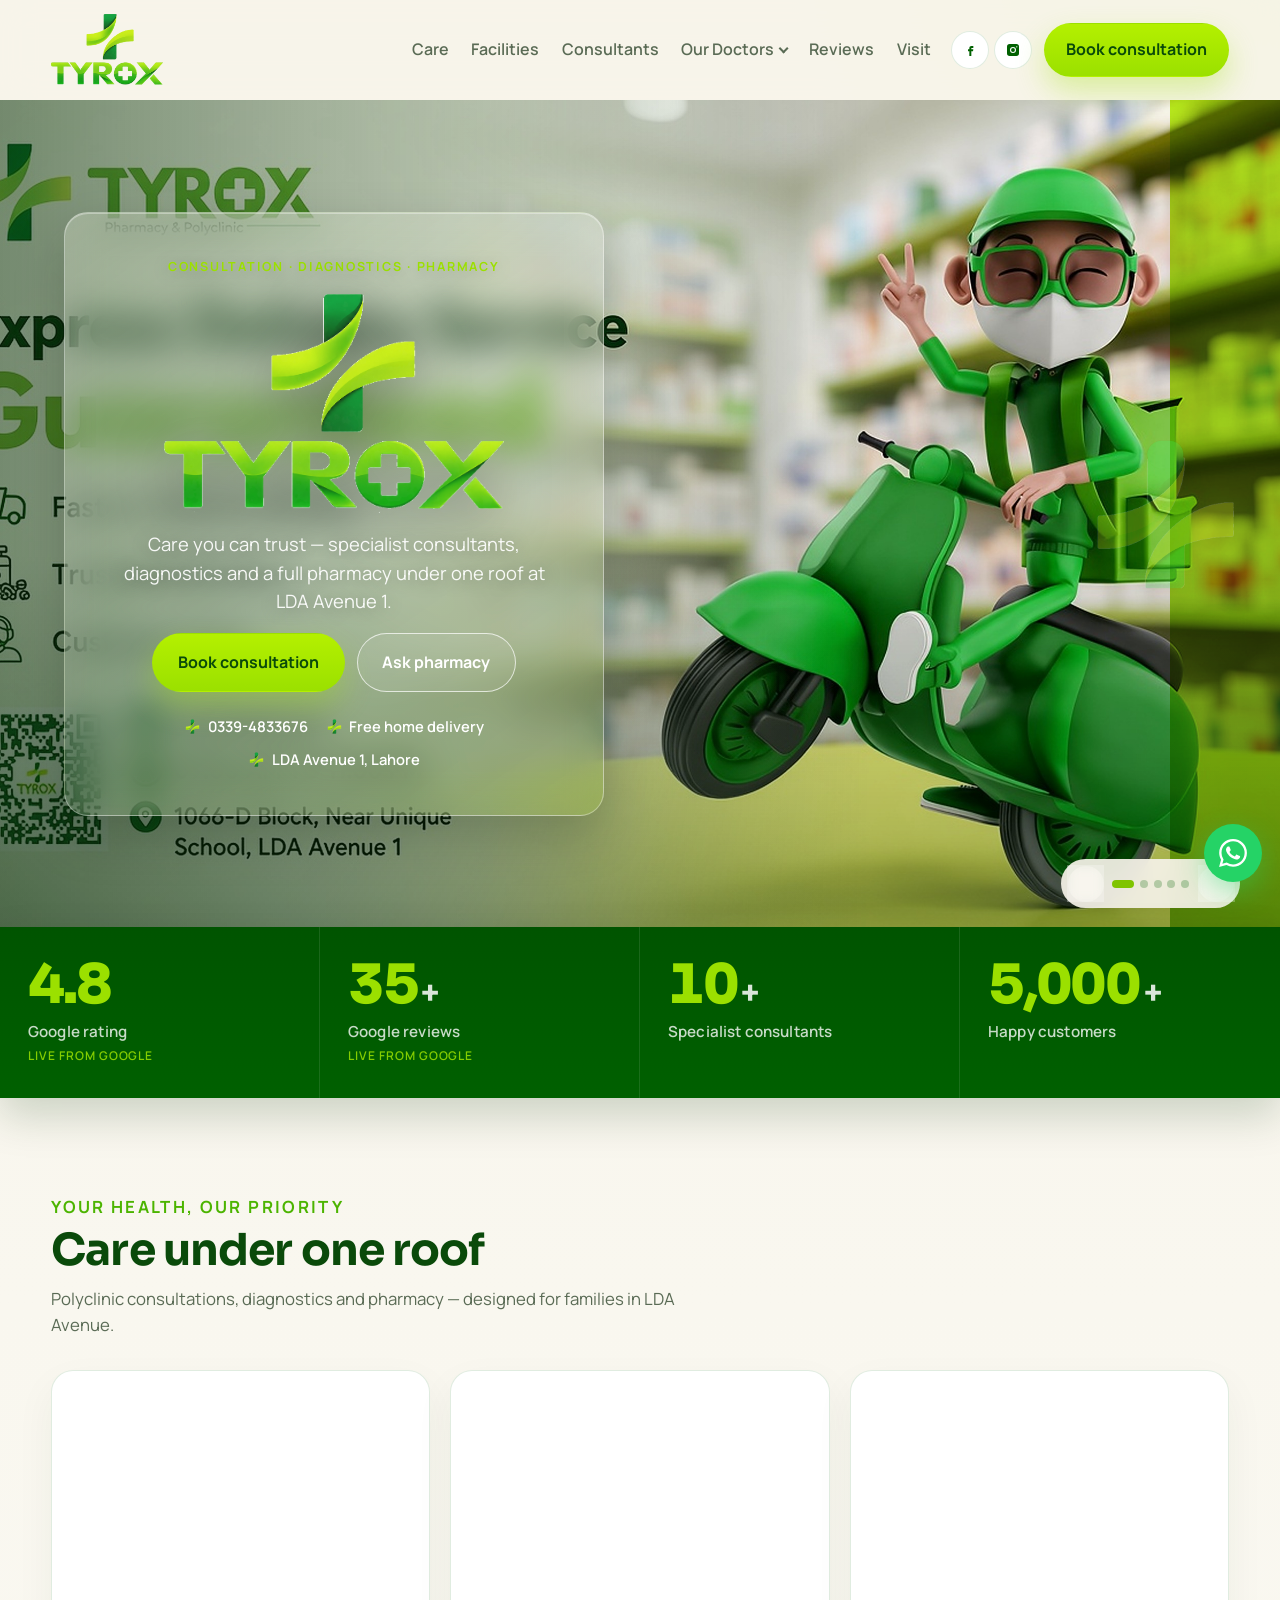
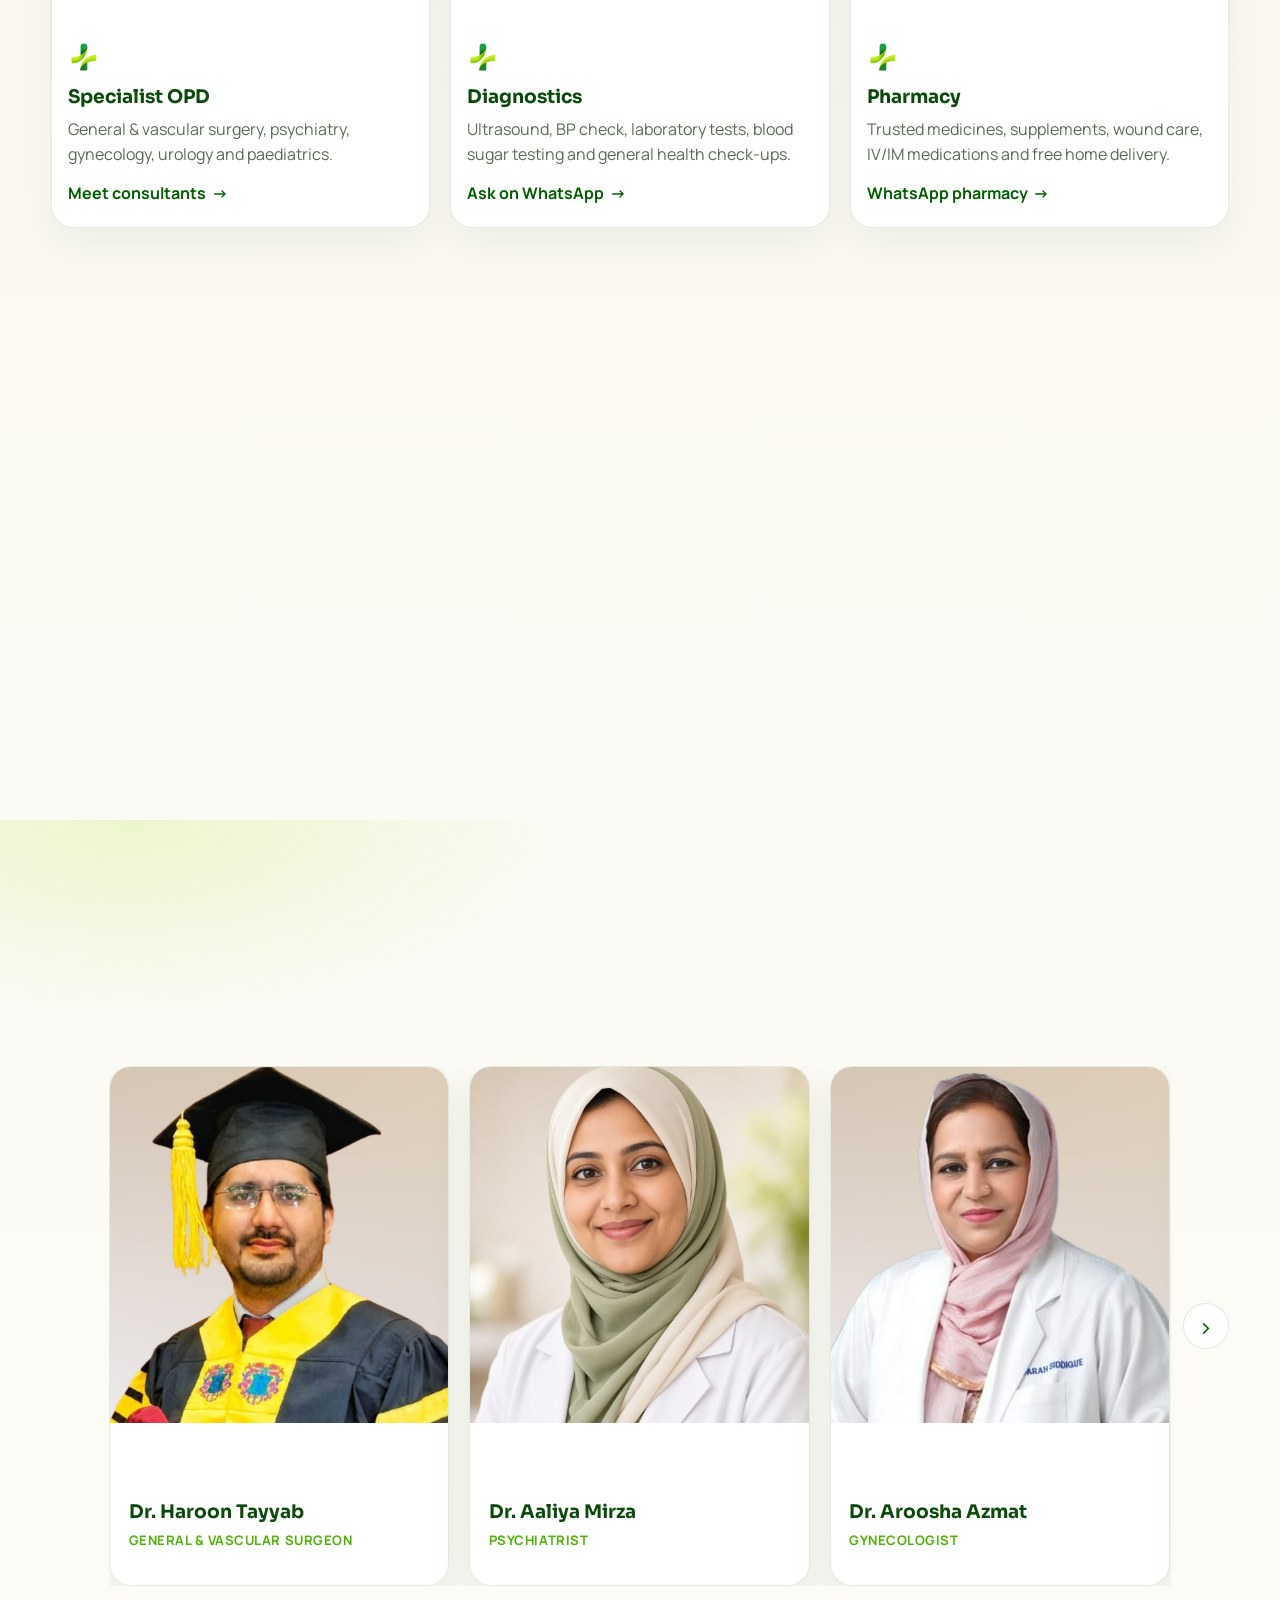
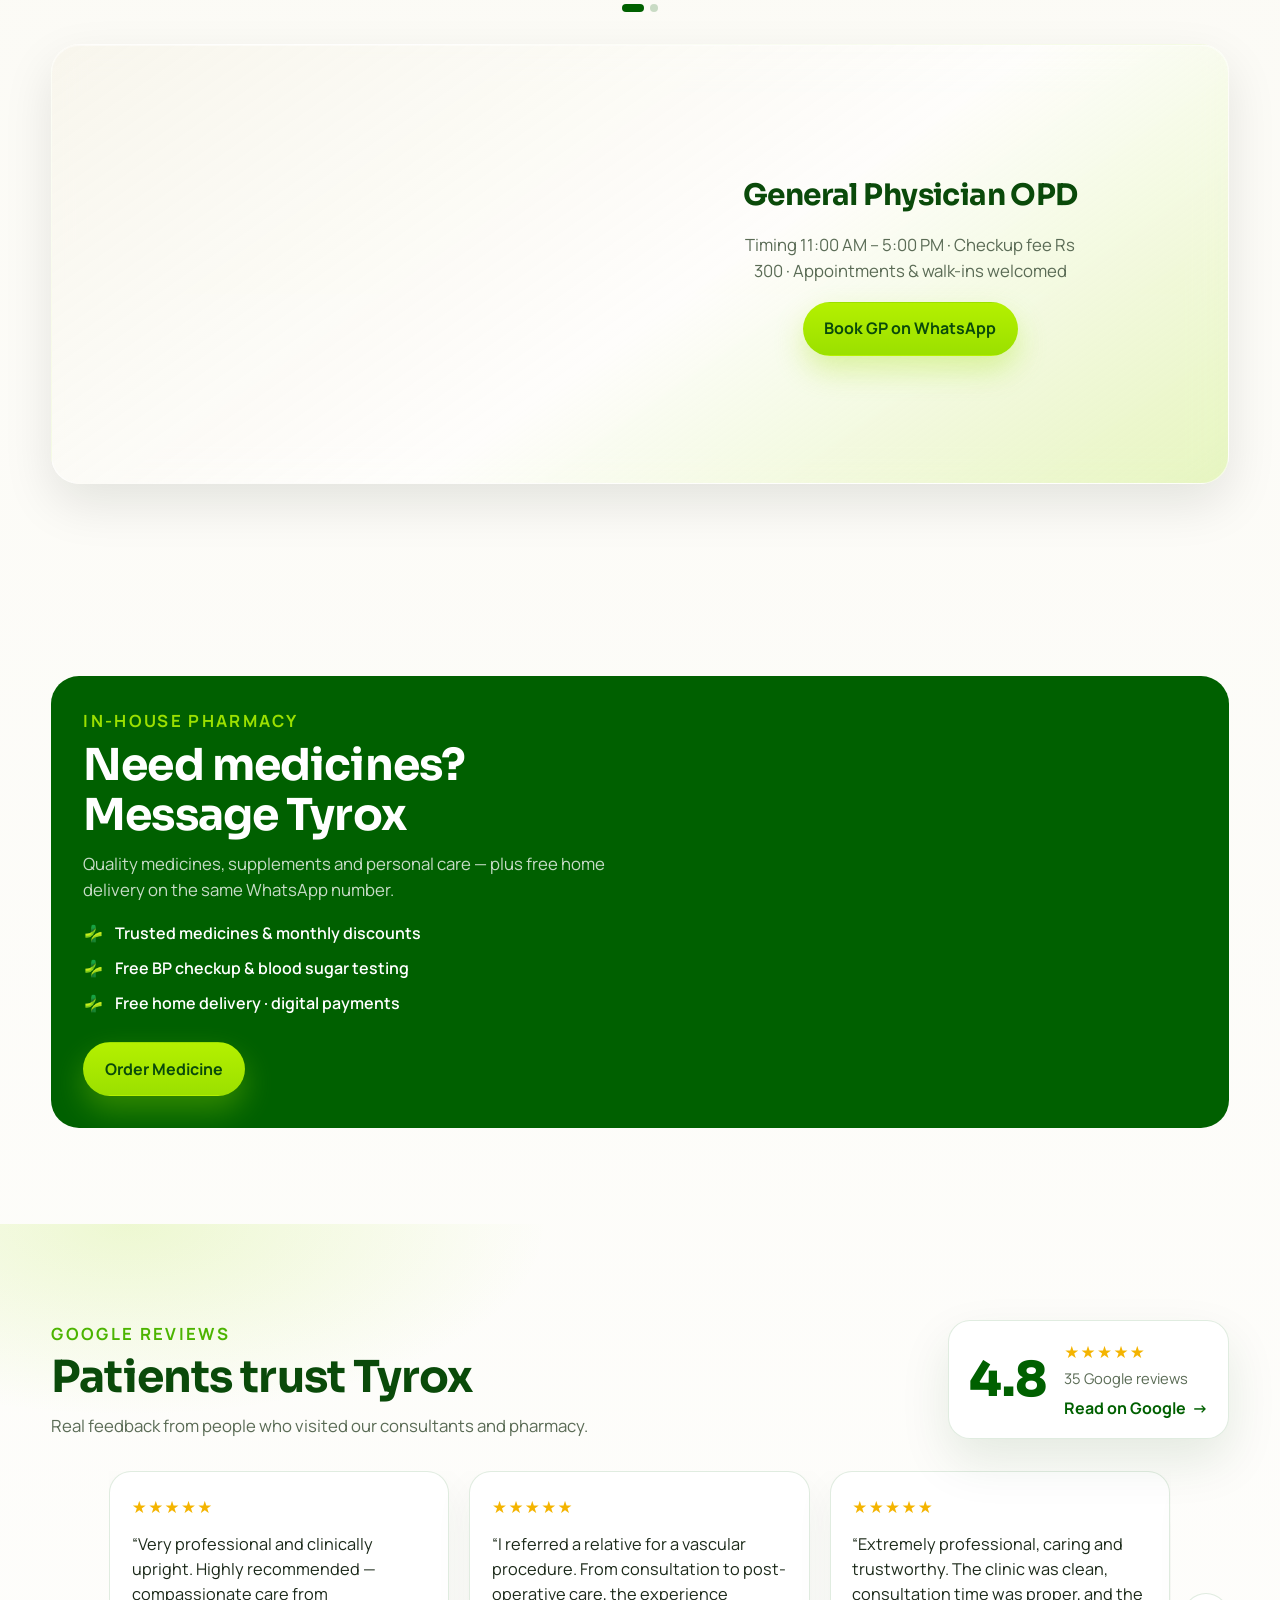
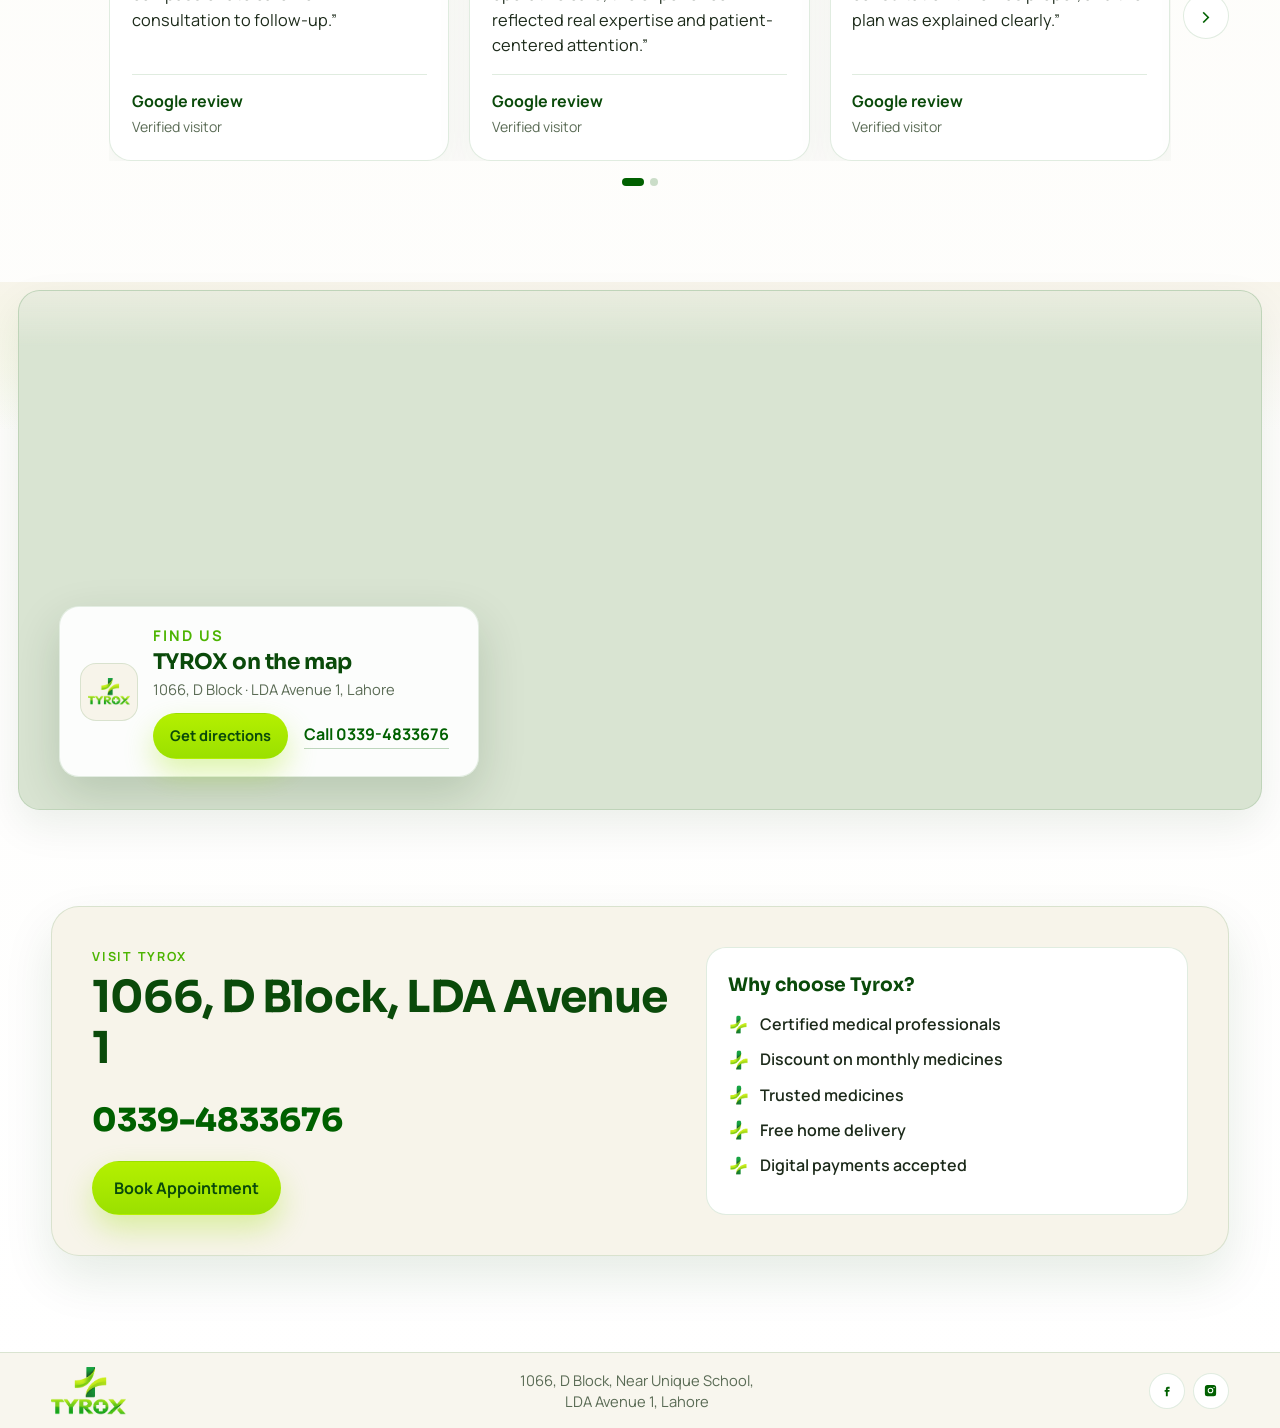
==== commit 33f10778: "refactor: rename doctors path to Consultants/haroon_tayyab_vascular-surgeon Co-authored-by: Cursor <" ====
--- a/index.html
+++ b/index.html
@@ -85,7 +85,7 @@
           <span class="nav-dropdown__chev" aria-hidden="true"></span>
         </button>
         <div class="nav-dropdown__menu" hidden>
-          <a href="doctors/haroon.html">Dr. Haroon Tayyab</a>
+          <a href="Consultants/haroon_tayyab_vascular-surgeon.html">Dr. Haroon Tayyab</a>
         </div>
       </div>
       <a href="#reviews">Reviews</a>
@@ -345,7 +345,7 @@
                     <li>Varicose veins assessment</li>
                     <li>Pre- and post-operative care at TYROX</li>
                   </ul>
-                  <a class="btn btn-primary" href="doctors/haroon.html">View profile</a>
+                  <a class="btn btn-primary" href="Consultants/haroon_tayyab_vascular-surgeon.html">View profile</a>
                   <a class="btn btn-primary" href="https://wa.me/923394833676?text=Assalamualaikum%20Tyrox%2C%20I%20want%20to%20book%20a%20consultation%20with%20Dr.%20Haroon%20Tayyab." target="_blank" rel="noopener noreferrer">Book Appointment</a>
                 </div>
               </div>
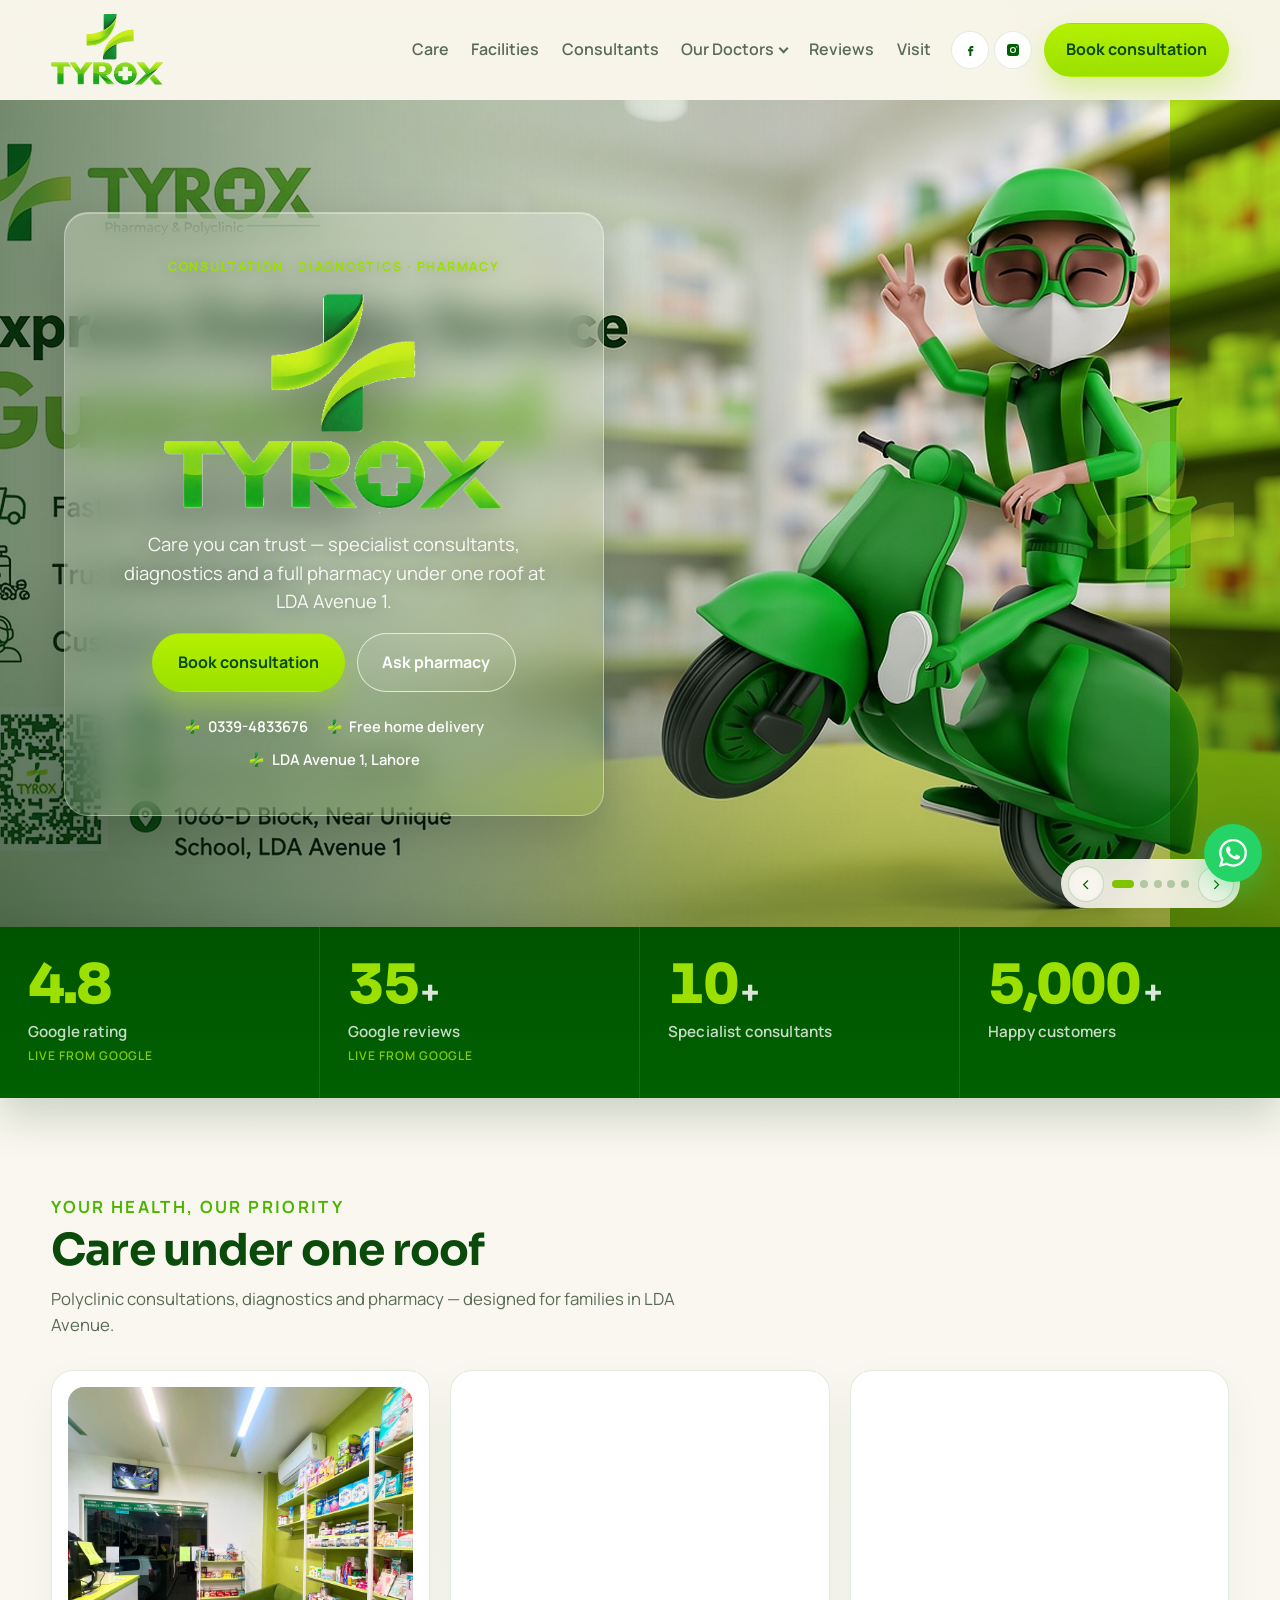
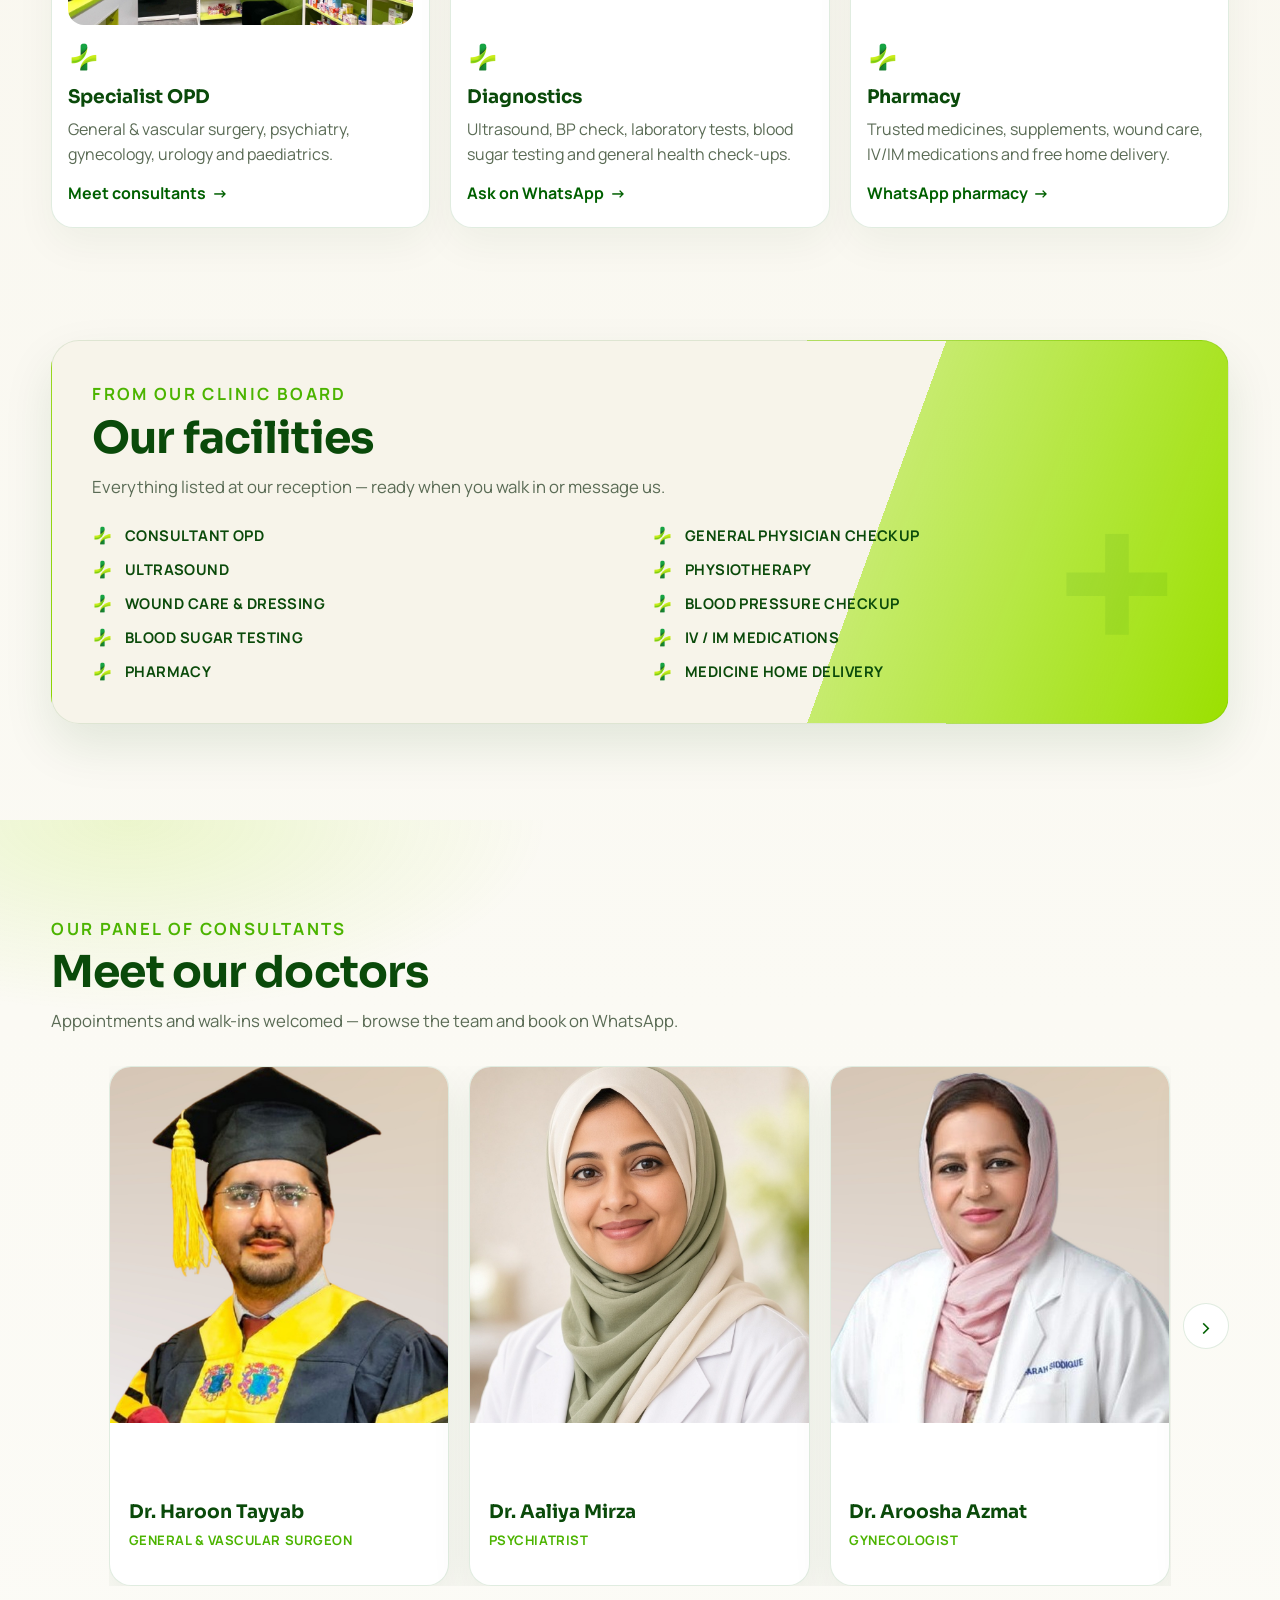
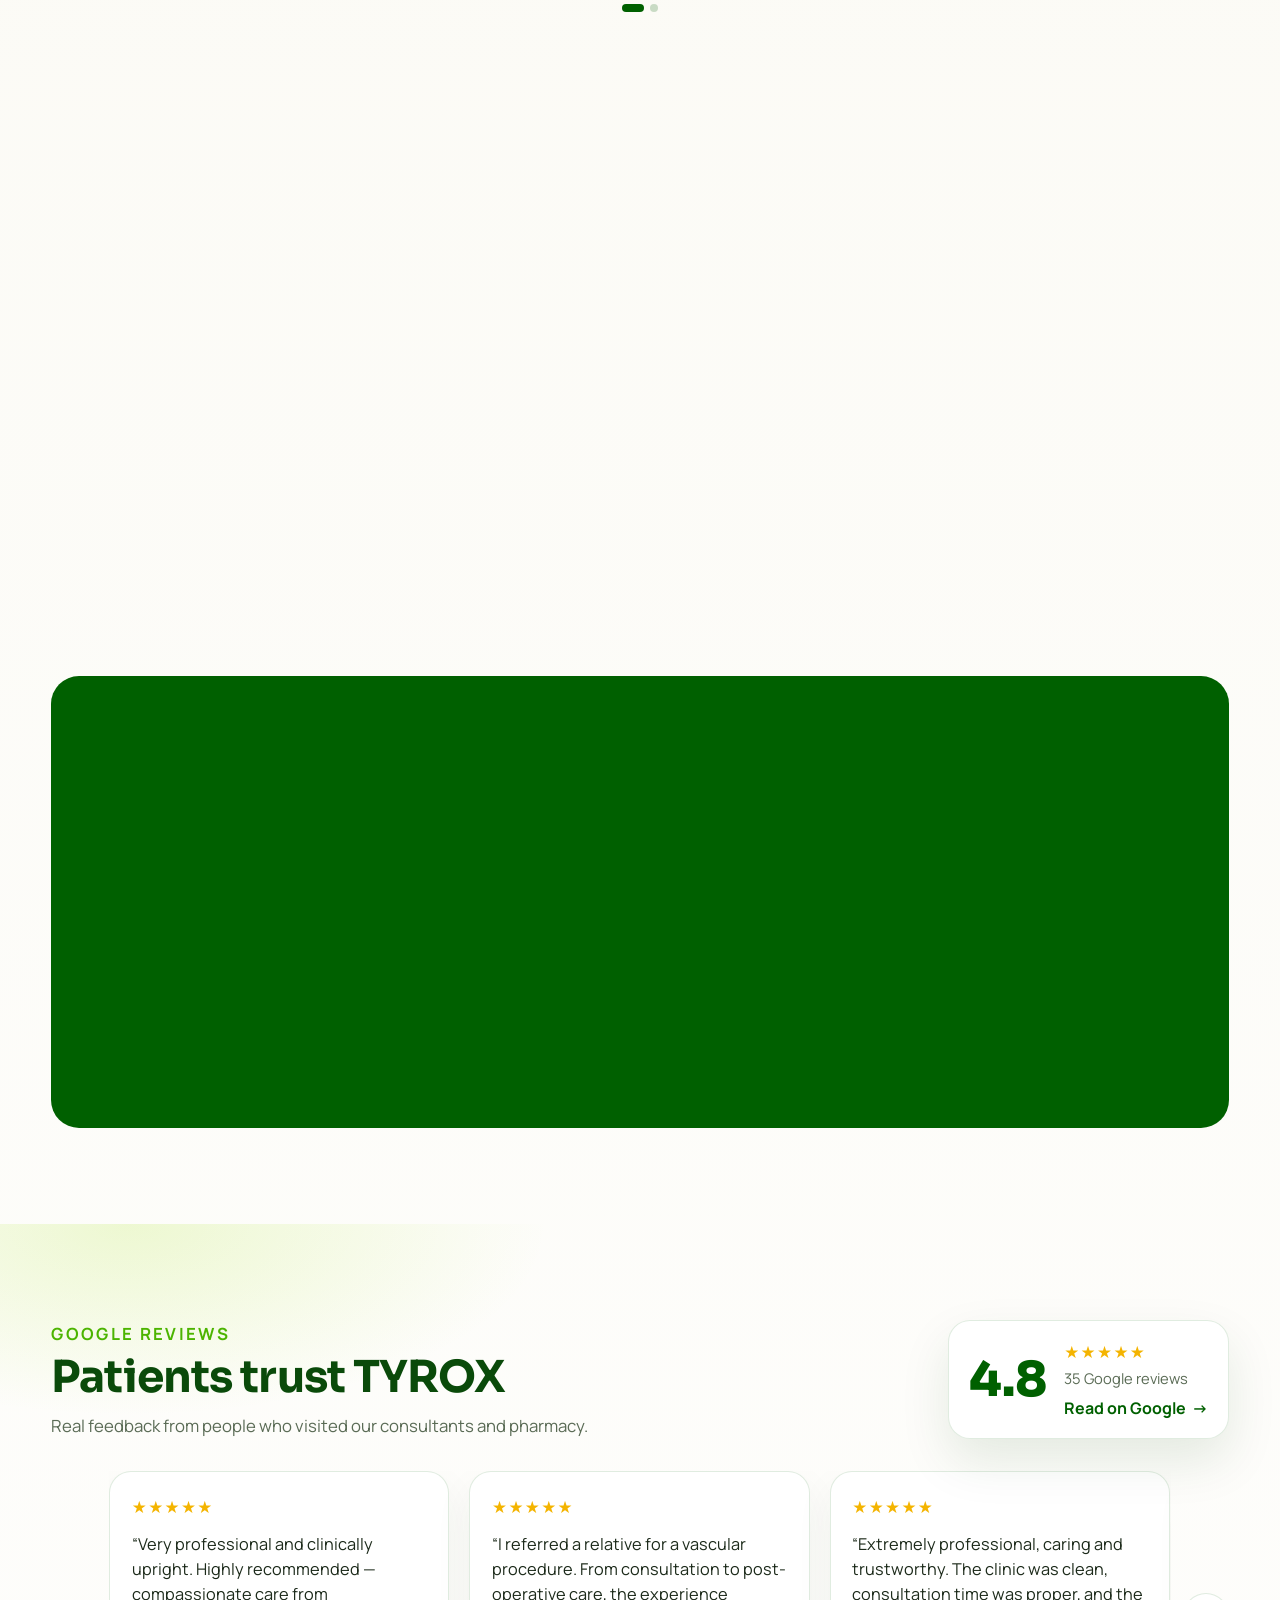
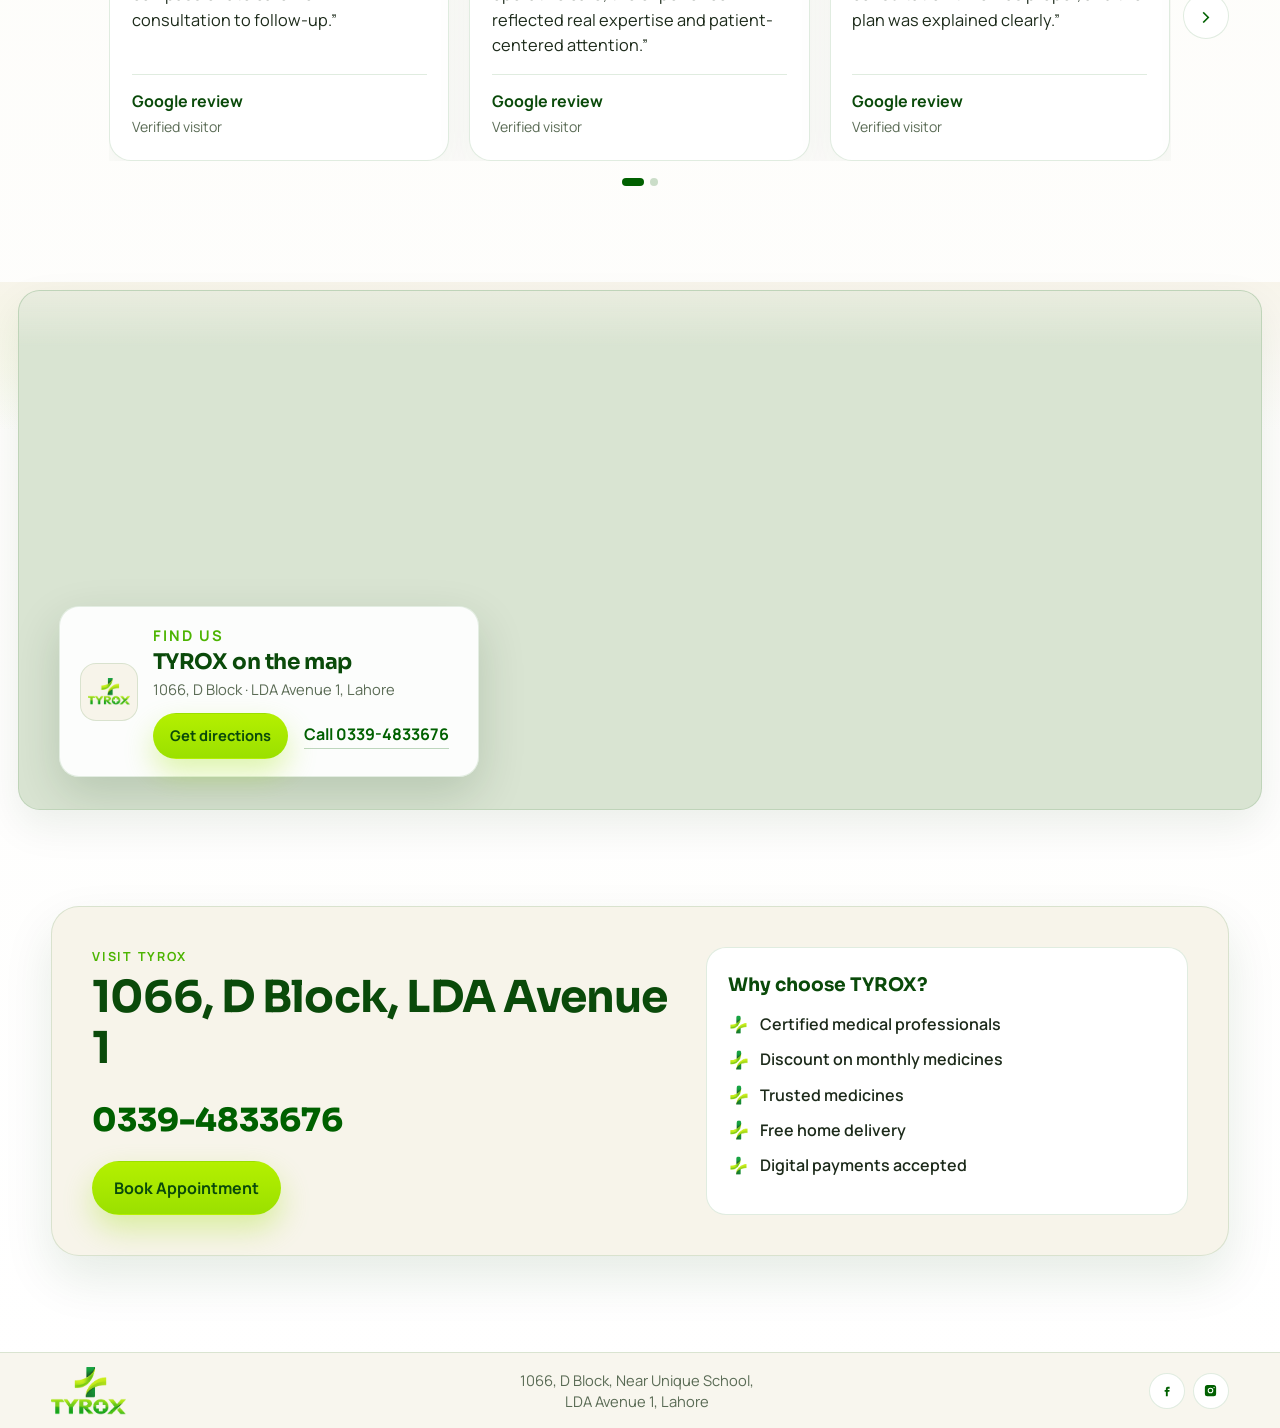
==== commit 32064ebb: "fix: standardize brand spelling as TYROX in site copy Co-authored-by: Cursor <cursoragent@cursor.com" ====
--- a/index.html
+++ b/index.html
@@ -5,7 +5,7 @@
   <meta name="viewport" content="width=device-width, initial-scale=1" />
   <title>TYROX Pharmacy &amp; Polyclinic | LDA Avenue 1, Lahore</title>
   <meta name="description" content="TYROX Pharmacy & Polyclinic in LDA Avenue 1, Lahore — specialist consultants, diagnostics, pharmacy and free home delivery. Book on WhatsApp 0339-4833676." />
-  <meta name="keywords" content="Tyrox, pharmacy Lahore, polyclinic LDA Avenue, vascular surgeon, gynecologist, psychiatrist, urologist, paediatrician, medicine home delivery" />
+  <meta name="keywords" content="TYROX, pharmacy Lahore, polyclinic LDA Avenue, vascular surgeon, gynecologist, psychiatrist, urologist, paediatrician, medicine home delivery" />
   <meta name="robots" content="index, follow" />
   <link rel="canonical" href="https://tyrox.net/" />
   <meta property="og:type" content="website" />
@@ -61,7 +61,7 @@
 
   <a
     class="whatsapp-float"
-    href="https://wa.me/923394833676?text=Assalamualaikum%20Tyrox%2C%20I%20would%20like%20to%20book%20a%20consultation."
+    href="https://wa.me/923394833676?text=Assalamualaikum%20TYROX%2C%20I%20would%20like%20to%20book%20a%20consultation."
     target="_blank"
     rel="noopener noreferrer"
     aria-label="Chat on WhatsApp"
@@ -92,7 +92,7 @@
       <a href="#visit">Visit</a>
       <a
         class="nav-book btn btn-primary"
-        href="https://wa.me/923394833676?text=Assalamualaikum%20Tyrox%2C%20I%20would%20like%20to%20book%20a%20consultation."
+        href="https://wa.me/923394833676?text=Assalamualaikum%20TYROX%2C%20I%20would%20like%20to%20book%20a%20consultation."
         target="_blank"
         rel="noopener noreferrer"
       >Book consultation</a>
@@ -108,7 +108,7 @@
       </div>
       <a
         class="btn btn-primary header-cta"
-        href="https://wa.me/923394833676?text=Assalamualaikum%20Tyrox%2C%20I%20would%20like%20to%20book%20a%20consultation."
+        href="https://wa.me/923394833676?text=Assalamualaikum%20TYROX%2C%20I%20would%20like%20to%20book%20a%20consultation."
         target="_blank"
         rel="noopener noreferrer"
       >Book consultation</a>
@@ -159,13 +159,13 @@
           <div class="hero-actions" data-hero-enter style="--enter-delay: 0.8s">
             <a
               class="btn btn-primary btn-lg"
-              href="https://wa.me/923394833676?text=Assalamualaikum%20Tyrox%2C%20I%20would%20like%20to%20book%20a%20consultation."
+              href="https://wa.me/923394833676?text=Assalamualaikum%20TYROX%2C%20I%20would%20like%20to%20book%20a%20consultation."
               target="_blank"
               rel="noopener noreferrer"
             >Book consultation</a>
             <a
               class="btn btn-outline btn-lg"
-              href="https://wa.me/923394833676?text=Assalamualaikum%20Tyrox%2C%20I%20need%20help%20with%20pharmacy%20%2F%20medicines."
+              href="https://wa.me/923394833676?text=Assalamualaikum%20TYROX%2C%20I%20need%20help%20with%20pharmacy%20%2F%20medicines."
               target="_blank"
               rel="noopener noreferrer"
             >Ask pharmacy</a>
@@ -229,7 +229,7 @@
               sizes="(min-width: 960px) 30vw, 92vw"
               width="1920"
               height="1320"
-              alt="Tyrox Specialist OPD"
+              alt="TYROX Specialist OPD"
               loading="lazy"
               decoding="async"
             />
@@ -258,7 +258,7 @@
           <p>Ultrasound, BP check, laboratory tests, blood sugar testing and general health check-ups.</p>
           <a
             class="text-link"
-            href="https://wa.me/923394833676?text=Assalamualaikum%20Tyrox%2C%20I%20want%20to%20ask%20about%20diagnostics%20%2F%20tests."
+            href="https://wa.me/923394833676?text=Assalamualaikum%20TYROX%2C%20I%20want%20to%20ask%20about%20diagnostics%20%2F%20tests."
             target="_blank"
             rel="noopener noreferrer"
           >Ask on WhatsApp</a>
@@ -280,7 +280,7 @@
           <p>Trusted medicines, supplements, wound care, IV/IM medications and free home delivery.</p>
           <a
             class="text-link"
-            href="https://wa.me/923394833676?text=Assalamualaikum%20Tyrox%2C%20I%20need%20help%20with%20pharmacy%20%2F%20medicines."
+            href="https://wa.me/923394833676?text=Assalamualaikum%20TYROX%2C%20I%20need%20help%20with%20pharmacy%20%2F%20medicines."
             target="_blank"
             rel="noopener noreferrer"
           >WhatsApp pharmacy</a>
@@ -346,7 +346,7 @@
                     <li>Pre- and post-operative care at TYROX</li>
                   </ul>
                   <a class="btn btn-primary" href="Consultants/haroon_tayyab_vascular-surgeon.html">View profile</a>
-                  <a class="btn btn-primary" href="https://wa.me/923394833676?text=Assalamualaikum%20Tyrox%2C%20I%20want%20to%20book%20a%20consultation%20with%20Dr.%20Haroon%20Tayyab." target="_blank" rel="noopener noreferrer">Book Appointment</a>
+                  <a class="btn btn-primary" href="https://wa.me/923394833676?text=Assalamualaikum%20TYROX%2C%20I%20want%20to%20book%20a%20consultation%20with%20Dr.%20Haroon%20Tayyab." target="_blank" rel="noopener noreferrer">Book Appointment</a>
                 </div>
               </div>
             </article>
@@ -373,7 +373,7 @@
                     <li>Adult psychiatry consultations</li>
                     <li>Confidential mental health support</li>
                   </ul>
-                  <a class="btn btn-primary" href="https://wa.me/923394833676?text=Assalamualaikum%20Tyrox%2C%20I%20want%20to%20book%20a%20consultation%20with%20Dr.%20Aaliya%20Mirza%20(Psychiatrist)." target="_blank" rel="noopener noreferrer">Book Appointment</a>
+                  <a class="btn btn-primary" href="https://wa.me/923394833676?text=Assalamualaikum%20TYROX%2C%20I%20want%20to%20book%20a%20consultation%20with%20Dr.%20Aaliya%20Mirza%20(Psychiatrist)." target="_blank" rel="noopener noreferrer">Book Appointment</a>
                 </div>
               </div>
             </article>
@@ -400,7 +400,7 @@
                     <li>Pregnancy-related consultations</li>
                     <li>Reproductive health checkups</li>
                   </ul>
-                  <a class="btn btn-primary" href="https://wa.me/923394833676?text=Assalamualaikum%20Tyrox%2C%20I%20want%20to%20book%20a%20consultation%20with%20Dr.%20Aroosha%20Azmat." target="_blank" rel="noopener noreferrer">Book Appointment</a>
+                  <a class="btn btn-primary" href="https://wa.me/923394833676?text=Assalamualaikum%20TYROX%2C%20I%20want%20to%20book%20a%20consultation%20with%20Dr.%20Aroosha%20Azmat." target="_blank" rel="noopener noreferrer">Book Appointment</a>
                 </div>
               </div>
             </article>
@@ -427,7 +427,7 @@
                     <li>Male urology specialist care</li>
                     <li>Urinary infection follow-up</li>
                   </ul>
-                  <a class="btn btn-primary" href="https://wa.me/923394833676?text=Assalamualaikum%20Tyrox%2C%20I%20want%20to%20book%20a%20consultation%20with%20Dr.%20Bilawal%20Sattar%20(Urologist)." target="_blank" rel="noopener noreferrer">Book Appointment</a>
+                  <a class="btn btn-primary" href="https://wa.me/923394833676?text=Assalamualaikum%20TYROX%2C%20I%20want%20to%20book%20a%20consultation%20with%20Dr.%20Bilawal%20Sattar%20(Urologist)." target="_blank" rel="noopener noreferrer">Book Appointment</a>
                 </div>
               </div>
             </article>
@@ -454,7 +454,7 @@
                     <li>Vaccination guidance</li>
                     <li>Paediatric family consultations</li>
                   </ul>
-                  <a class="btn btn-primary" href="https://wa.me/923394833676?text=Assalamualaikum%20Tyrox%2C%20I%20want%20to%20book%20a%20consultation%20with%20Dr.%20Faiza%20Khan%20(Paediatrician)." target="_blank" rel="noopener noreferrer">Book Appointment</a>
+                  <a class="btn btn-primary" href="https://wa.me/923394833676?text=Assalamualaikum%20TYROX%2C%20I%20want%20to%20book%20a%20consultation%20with%20Dr.%20Faiza%20Khan%20(Paediatrician)." target="_blank" rel="noopener noreferrer">Book Appointment</a>
                 </div>
               </div>
             </article>
@@ -482,7 +482,7 @@
         <div class="gp-banner__copy">
           <h3>General Physician OPD</h3>
           <p>Timing 11:00 AM – 5:00 PM · Checkup fee Rs 300 · Appointments &amp; walk-ins welcomed</p>
-          <a class="btn btn-primary" href="https://wa.me/923394833676?text=Assalamualaikum%20Tyrox%2C%20I%20want%20a%20General%20Physician%20OPD%20appointment." target="_blank" rel="noopener noreferrer">Book GP on WhatsApp</a>
+          <a class="btn btn-primary" href="https://wa.me/923394833676?text=Assalamualaikum%20TYROX%2C%20I%20want%20a%20General%20Physician%20OPD%20appointment." target="_blank" rel="noopener noreferrer">Book GP on WhatsApp</a>
         </div>
       </div>
     </section>
@@ -491,14 +491,14 @@
       <div class="pharmacy-panel">
         <div class="pharmacy-copy" data-reveal="left">
           <p class="eyebrow">In-house pharmacy</p>
-          <h2>Need medicines? Message Tyrox</h2>
+          <h2>Need medicines? Message TYROX</h2>
           <p>Quality medicines, supplements and personal care — plus free home delivery on the same WhatsApp number.</p>
           <ul class="checklist">
             <li><span class="cross" aria-hidden="true"></span> Trusted medicines &amp; monthly discounts</li>
             <li><span class="cross" aria-hidden="true"></span> Free BP checkup &amp; blood sugar testing</li>
             <li><span class="cross" aria-hidden="true"></span> Free home delivery · digital payments</li>
           </ul>
-          <a class="btn btn-primary" href="https://wa.me/923394833676?text=Assalamualaikum%20Tyrox%2C%20I%20would%20like%20to%20order%20medicine." target="_blank" rel="noopener noreferrer">Order Medicine</a>
+          <a class="btn btn-primary" href="https://wa.me/923394833676?text=Assalamualaikum%20TYROX%2C%20I%20would%20like%20to%20order%20medicine." target="_blank" rel="noopener noreferrer">Order Medicine</a>
         </div>
         <div class="pharmacy-art media-reveal" data-reveal="right">
           <img
@@ -519,7 +519,7 @@
       <div class="reviews-head" data-reveal="up">
         <div>
           <p class="eyebrow dark">Google reviews</p>
-          <h2>Patients trust Tyrox</h2>
+          <h2>Patients trust TYROX</h2>
           <p>Real feedback from people who visited our consultants and pharmacy.</p>
         </div>
         <div class="google-score" data-reveal="right">
@@ -562,7 +562,7 @@
             </article>
             <article class="review-card">
               <div class="stars" aria-hidden="true">★★★★★</div>
-              <p>“Skilful hands and a team that puts patient care first. One can trust Tyrox for general and laparoscopic procedures.”</p>
+              <p>“Skilful hands and a team that puts patient care first. One can trust TYROX for general and laparoscopic procedures.”</p>
               <footer>
                 <strong>Google review</strong>
                 <span>Verified visitor</span>
@@ -609,15 +609,15 @@
     <section id="visit" class="section visit">
       <div class="visit-card">
         <div data-reveal="left">
-          <p class="eyebrow dark">Visit Tyrox</p>
+          <p class="eyebrow dark">Visit TYROX</p>
           <h2>1066, D Block, LDA Avenue 1</h2>
           <a class="phone" href="tel:+923394833676">0339-4833676</a>
           <div class="visit-actions">
-            <a class="btn btn-primary" href="https://wa.me/923394833676?text=Assalamualaikum%20Tyrox%2C%20I%20would%20like%20to%20book%20a%20consultation." target="_blank" rel="noopener noreferrer">Book Appointment</a>
+            <a class="btn btn-primary" href="https://wa.me/923394833676?text=Assalamualaikum%20TYROX%2C%20I%20would%20like%20to%20book%20a%20consultation." target="_blank" rel="noopener noreferrer">Book Appointment</a>
           </div>
         </div>
         <div class="visit-panel" data-reveal="right">
-          <h3>Why choose Tyrox?</h3>
+          <h3>Why choose TYROX?</h3>
           <ul class="visit-points">
             <li><span class="cross" aria-hidden="true"></span> Certified medical professionals</li>
             <li><span class="cross" aria-hidden="true"></span> Discount on monthly medicines</li>
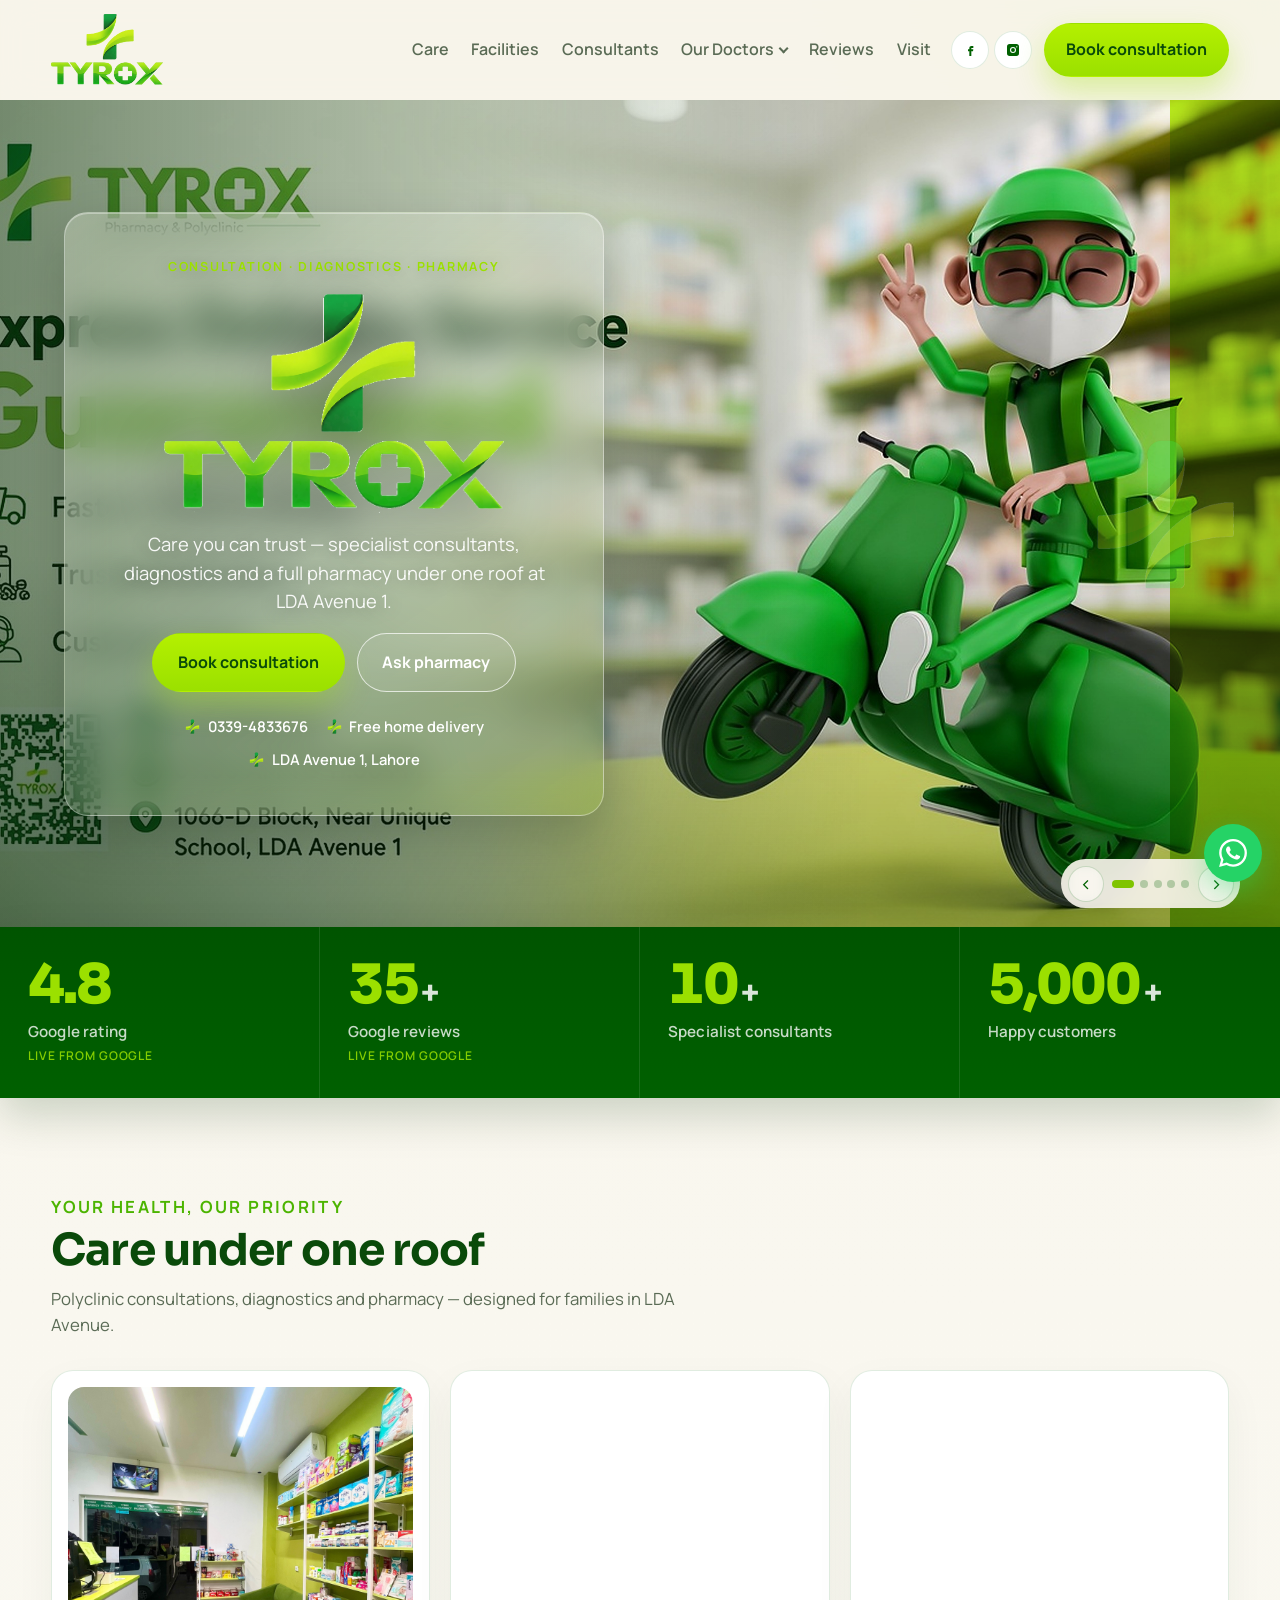
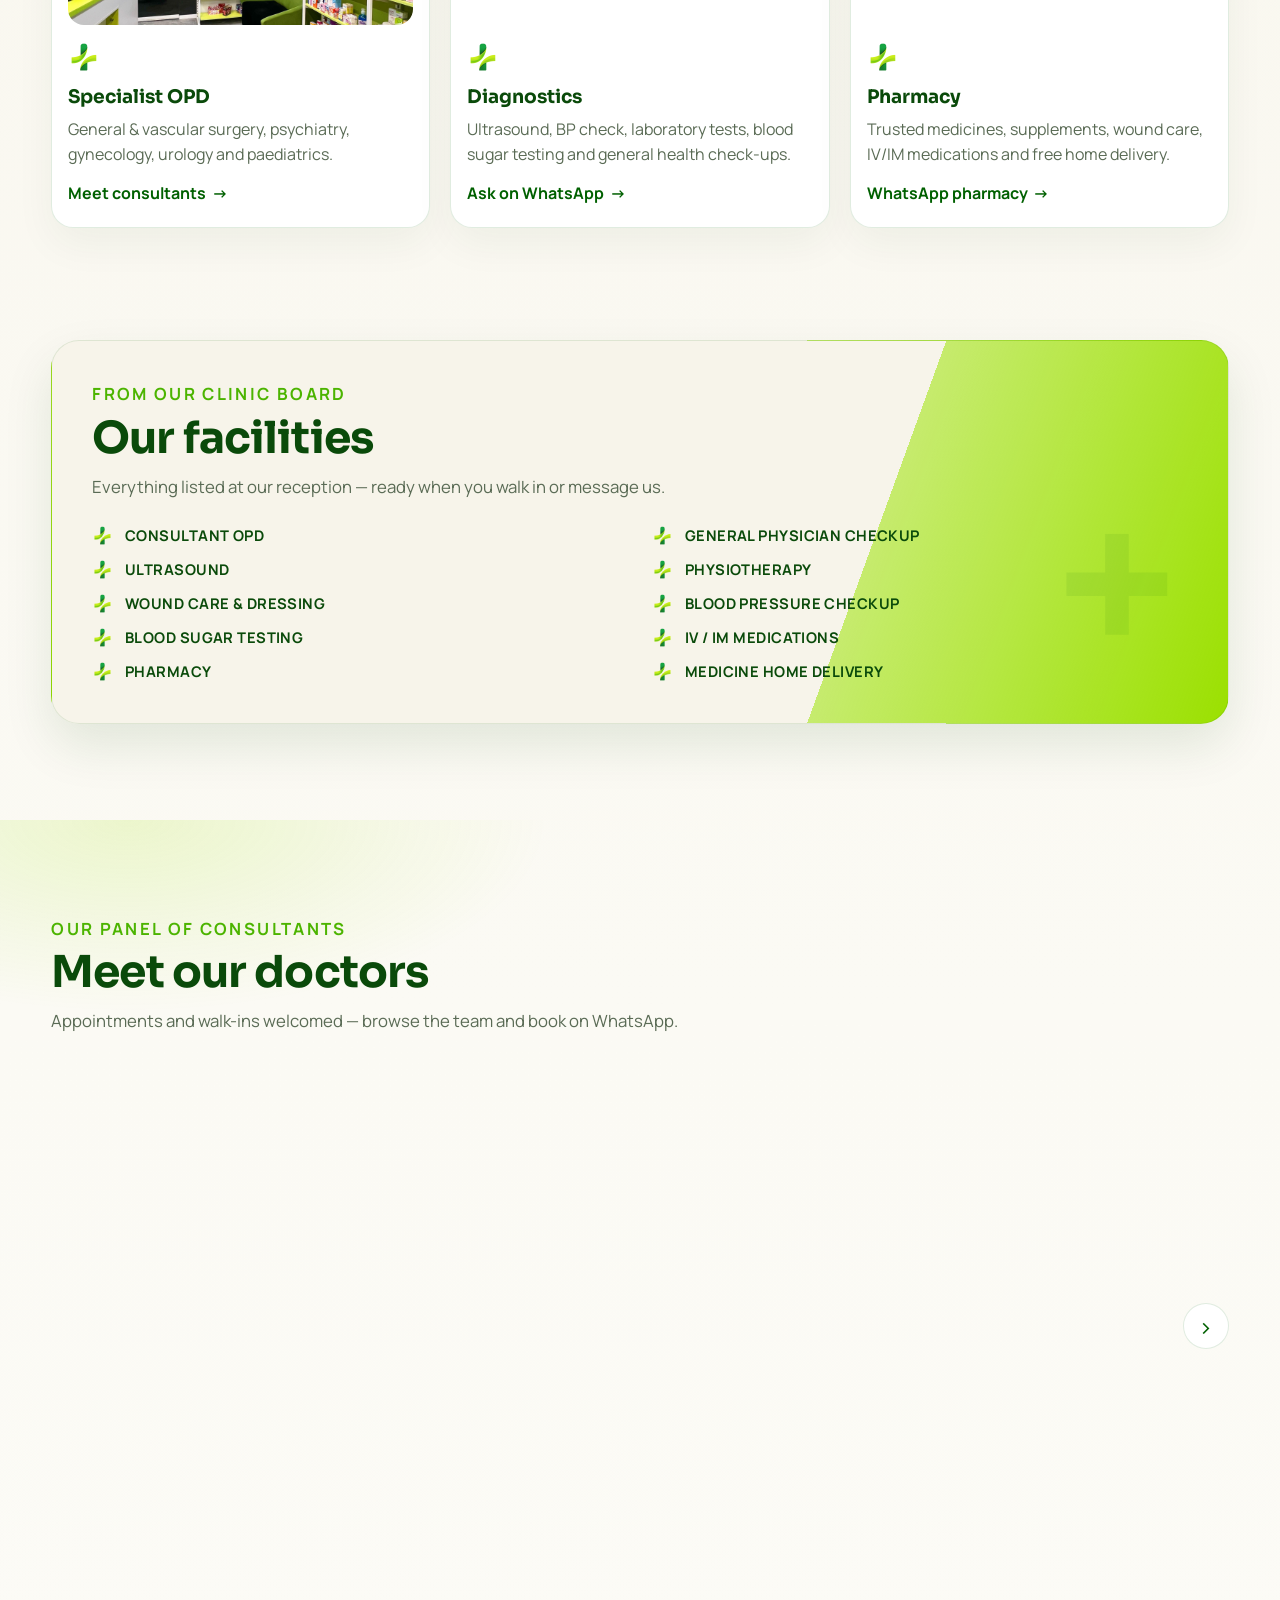
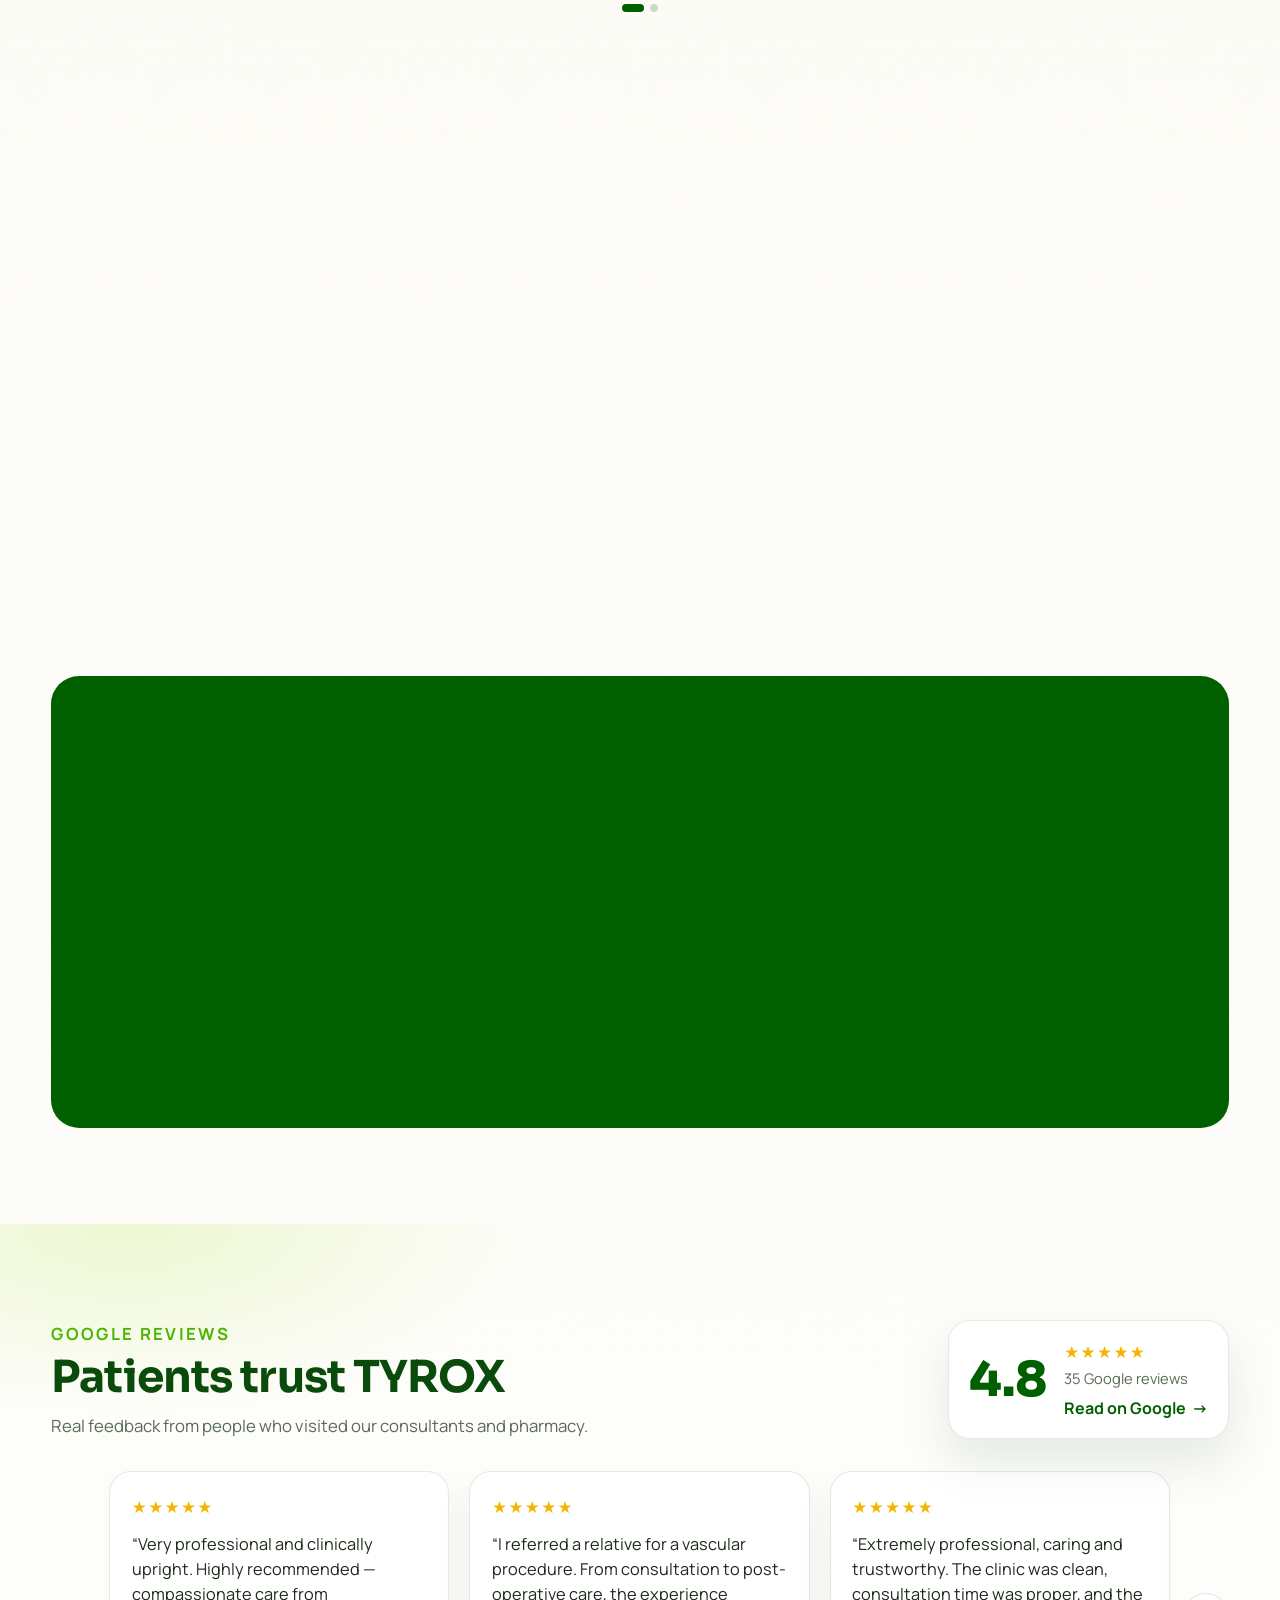
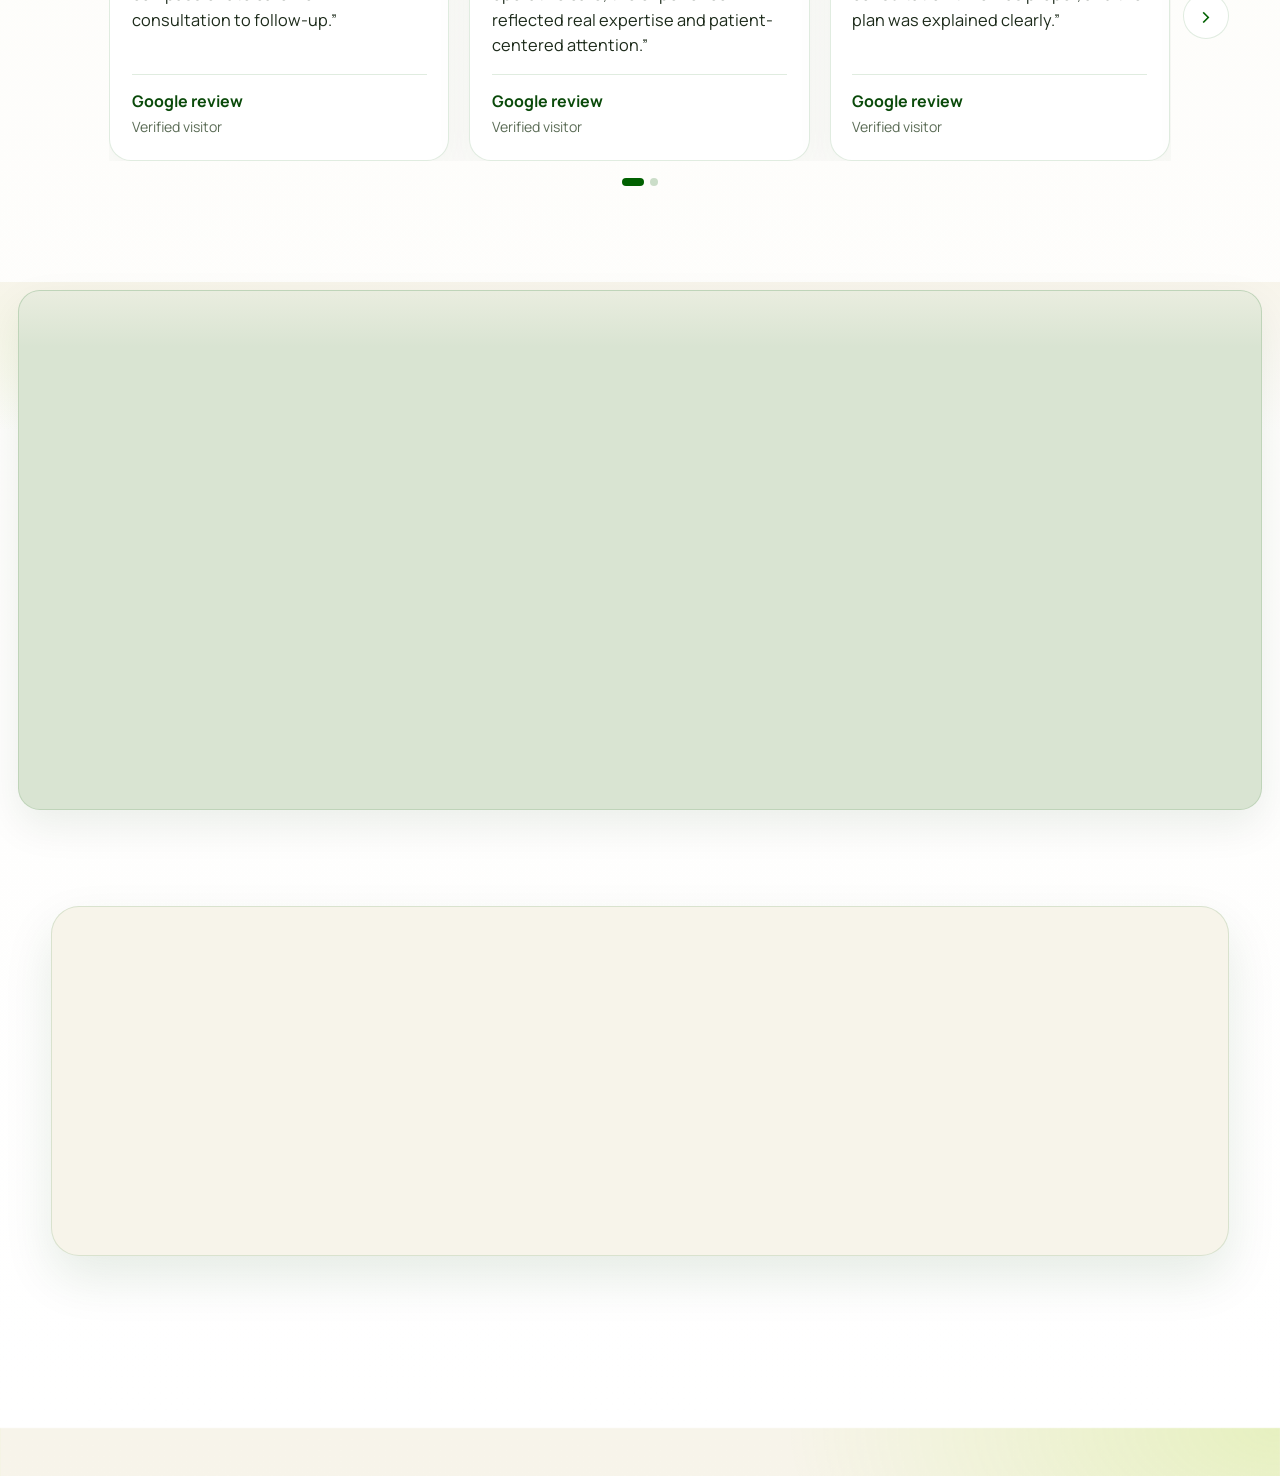
==== commit 83b2d266: "fix: update General Physician OPD hours to 9:00 AM–11:00 PM Co-authored-by: Cursor <cursoragent@curs" ====
--- a/index.html
+++ b/index.html
@@ -481,7 +481,7 @@
         </div>
         <div class="gp-banner__copy">
           <h3>General Physician OPD</h3>
-          <p>Timing 11:00 AM – 5:00 PM · Checkup fee Rs 300 · Appointments &amp; walk-ins welcomed</p>
+          <p>Timing 9:00 AM – 11:00 PM · Checkup fee Rs 300 · Appointments &amp; walk-ins welcomed</p>
           <a class="btn btn-primary" href="https://wa.me/923394833676?text=Assalamualaikum%20TYROX%2C%20I%20want%20a%20General%20Physician%20OPD%20appointment." target="_blank" rel="noopener noreferrer">Book GP on WhatsApp</a>
         </div>
       </div>
--- a/styles.css
+++ b/styles.css
@@ -2486,13 +2486,25 @@
   padding-block: 0;
 }
 
+.doc-hero__title-row {
+  display: flex;
+  flex-wrap: wrap;
+  align-items: center;
+  gap: 0.65rem 0.85rem;
+  margin: 0.35rem 0 0.65rem;
+}
+
 .doc-hero__copy h1 {
   font-family: var(--font-display);
   font-size: clamp(1.55rem, 3.6vw, 2.55rem);
   line-height: 1.15;
   letter-spacing: -0.02em;
   color: var(--ink);
-  margin: 0.35rem 0 0.65rem;
+  margin: 0;
+}
+
+.doc-hero__title-row .doc-badge {
+  margin: 0;
 }
 
 .doc-hero__role {
@@ -2508,11 +2520,38 @@
   font-size: 0.95rem;
 }
 
+.doc-badge {
+  display: inline-flex;
+  align-items: center;
+  gap: 0.45rem;
+  margin: 0;
+  padding: 0.55rem 0.9rem;
+  border-radius: 999px;
+  border: 1px solid var(--line);
+  background: rgba(255, 255, 255, 0.72);
+  color: var(--forest);
+  font-size: 0.88rem;
+  font-weight: 700;
+  line-height: 1;
+}
+
+.doc-badge svg {
+  width: 15px;
+  height: 15px;
+  flex: 0 0 auto;
+}
+
 .doc-hero__lede {
   margin: 1.15rem 0 0;
   max-width: 38ch;
   color: var(--charcoal);
   font-size: 1.05rem;
+}
+
+@media (max-width: 860px) {
+  .doc-hero__title-row {
+    justify-content: center;
+  }
 }
 
 .doc-hero__actions {
@@ -2687,8 +2726,9 @@
 
 .doc-focus__block li,
 .doc-creds li {
-  position: relative;
-  padding-left: 1.15rem;
+  display: flex;
+  align-items: flex-start;
+  gap: 0.65rem;
   color: var(--charcoal);
   font-size: 0.98rem;
 }
@@ -2696,14 +2736,12 @@
 .doc-focus__block li::before,
 .doc-creds li::before {
   content: "";
-  position: absolute;
-  left: 0;
-  top: 0.55em;
-  width: 0.4rem;
-  height: 0.4rem;
-  border-radius: 1px;
-  background: var(--lime-deep);
-  transform: rotate(45deg);
+  display: inline-block;
+  width: 16px;
+  height: 16px;
+  flex: 0 0 auto;
+  margin-top: 0.2rem;
+  background: var(--mark-icon);
 }
 
 .doc-book {
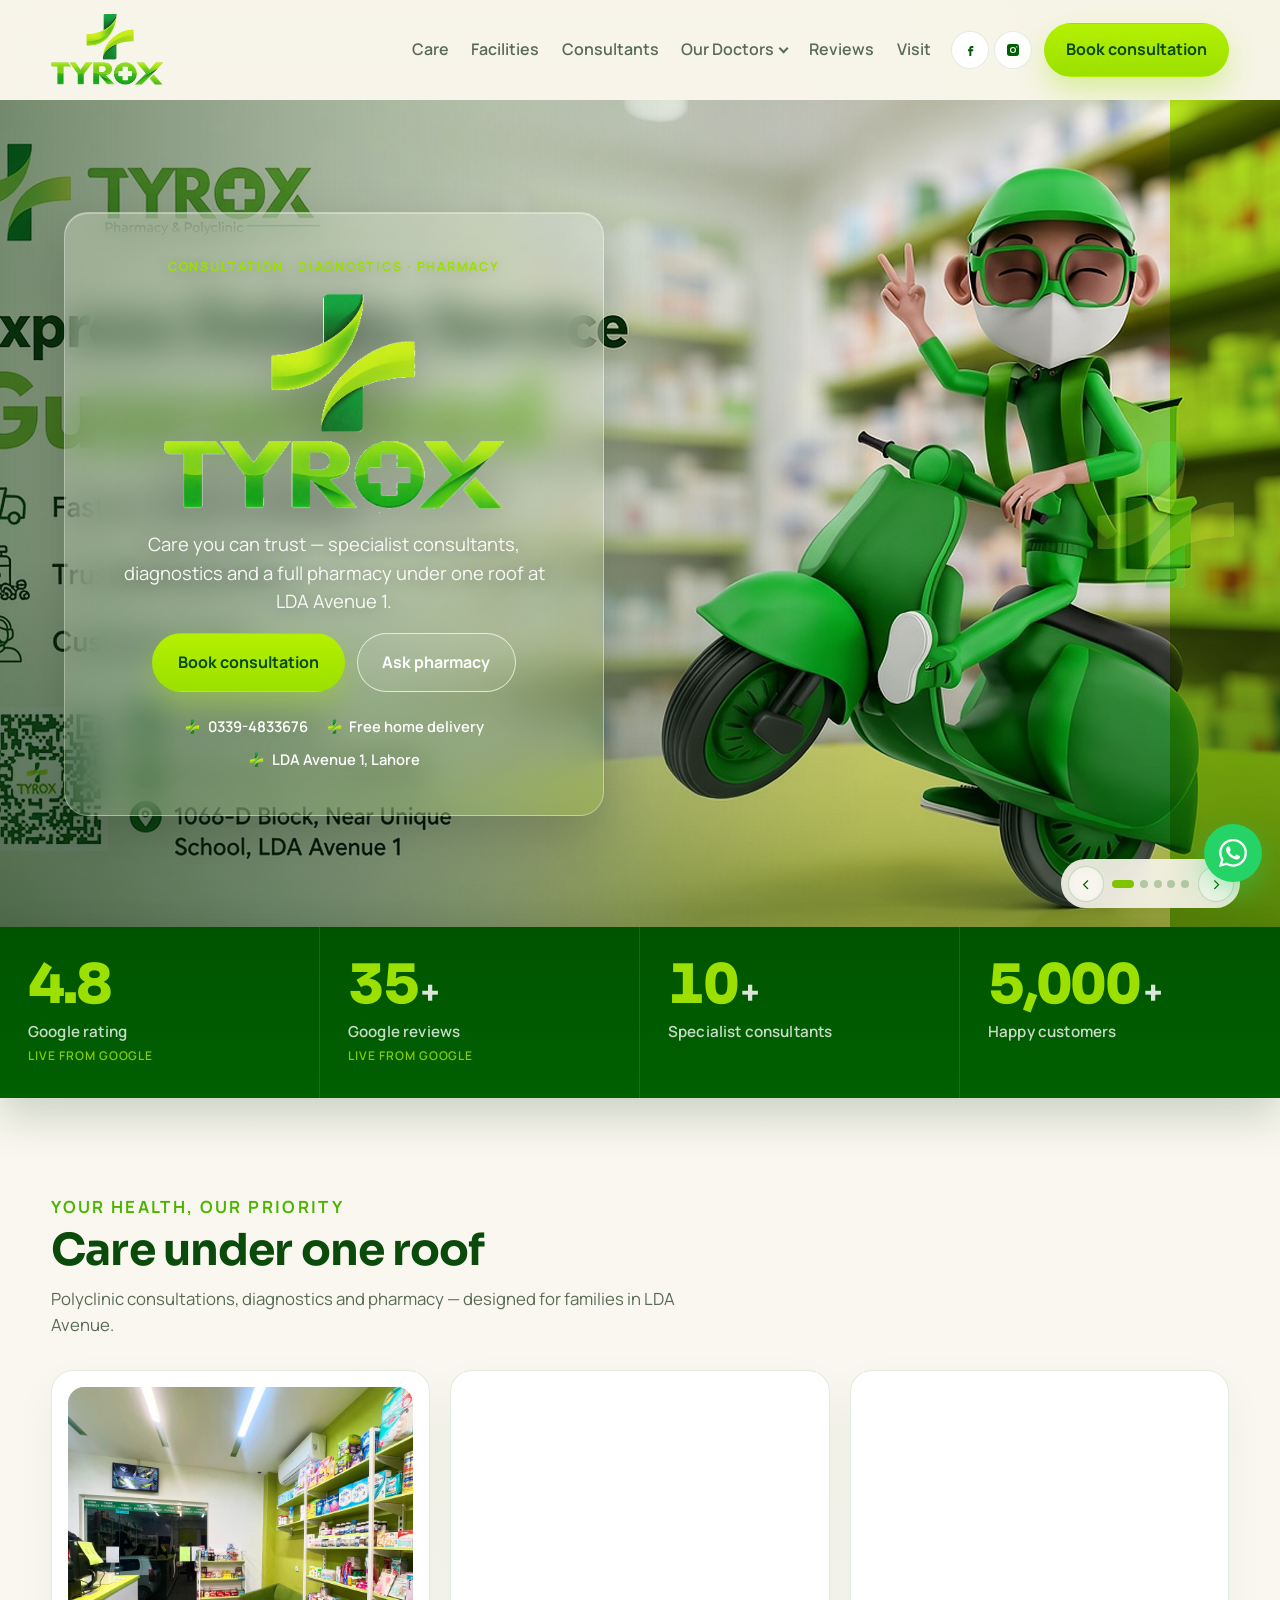
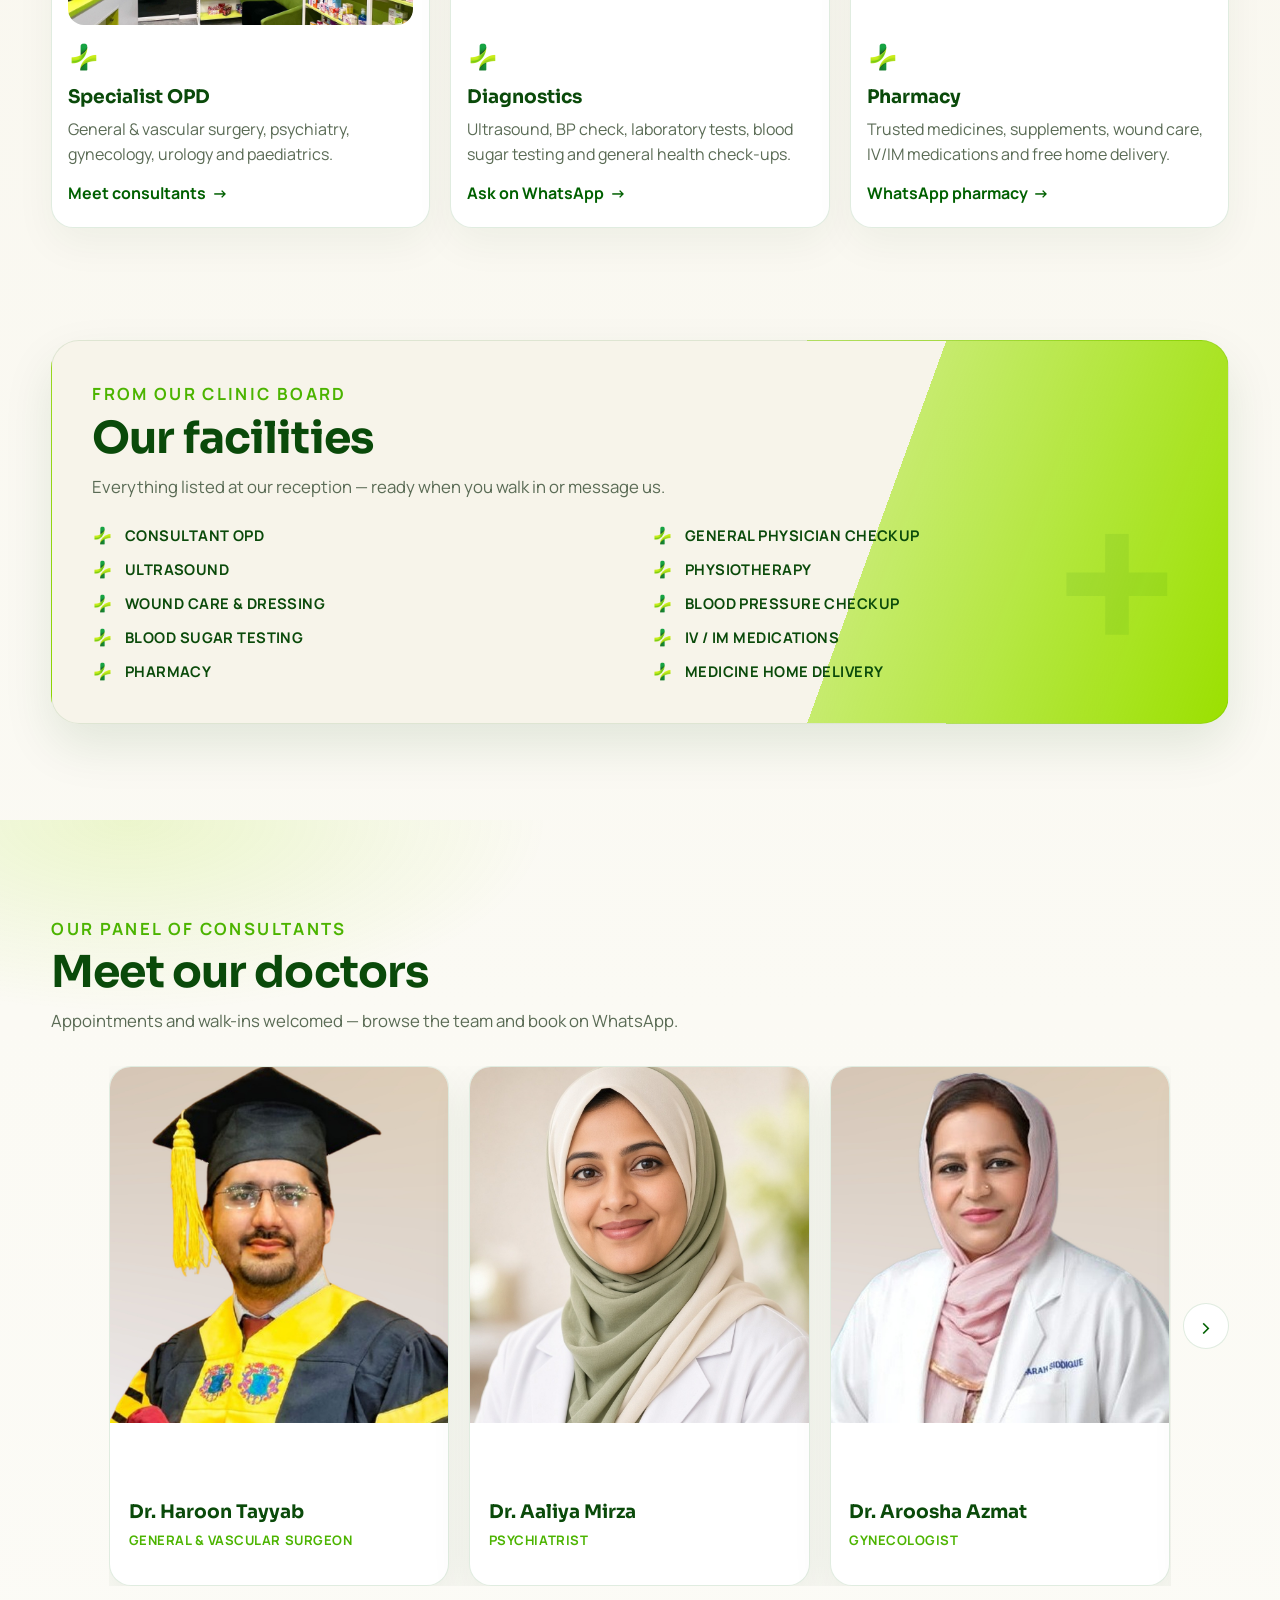
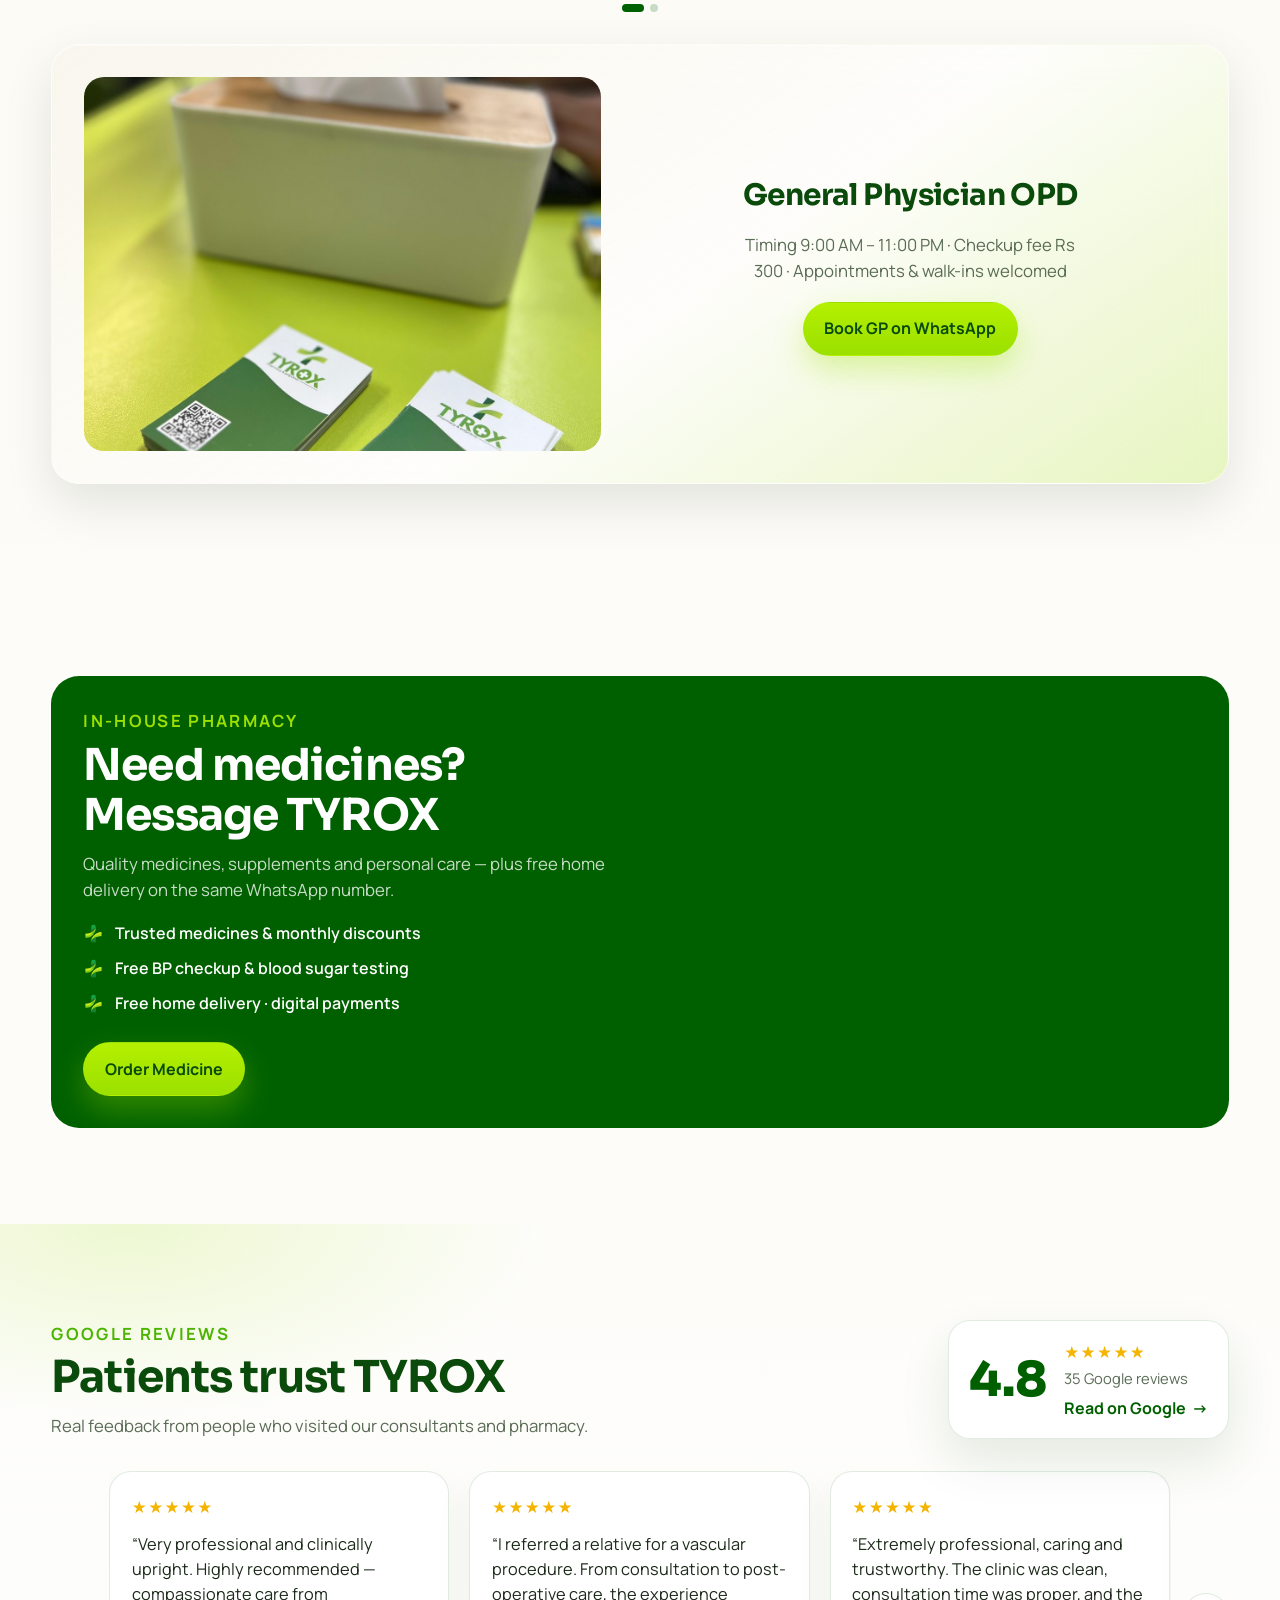
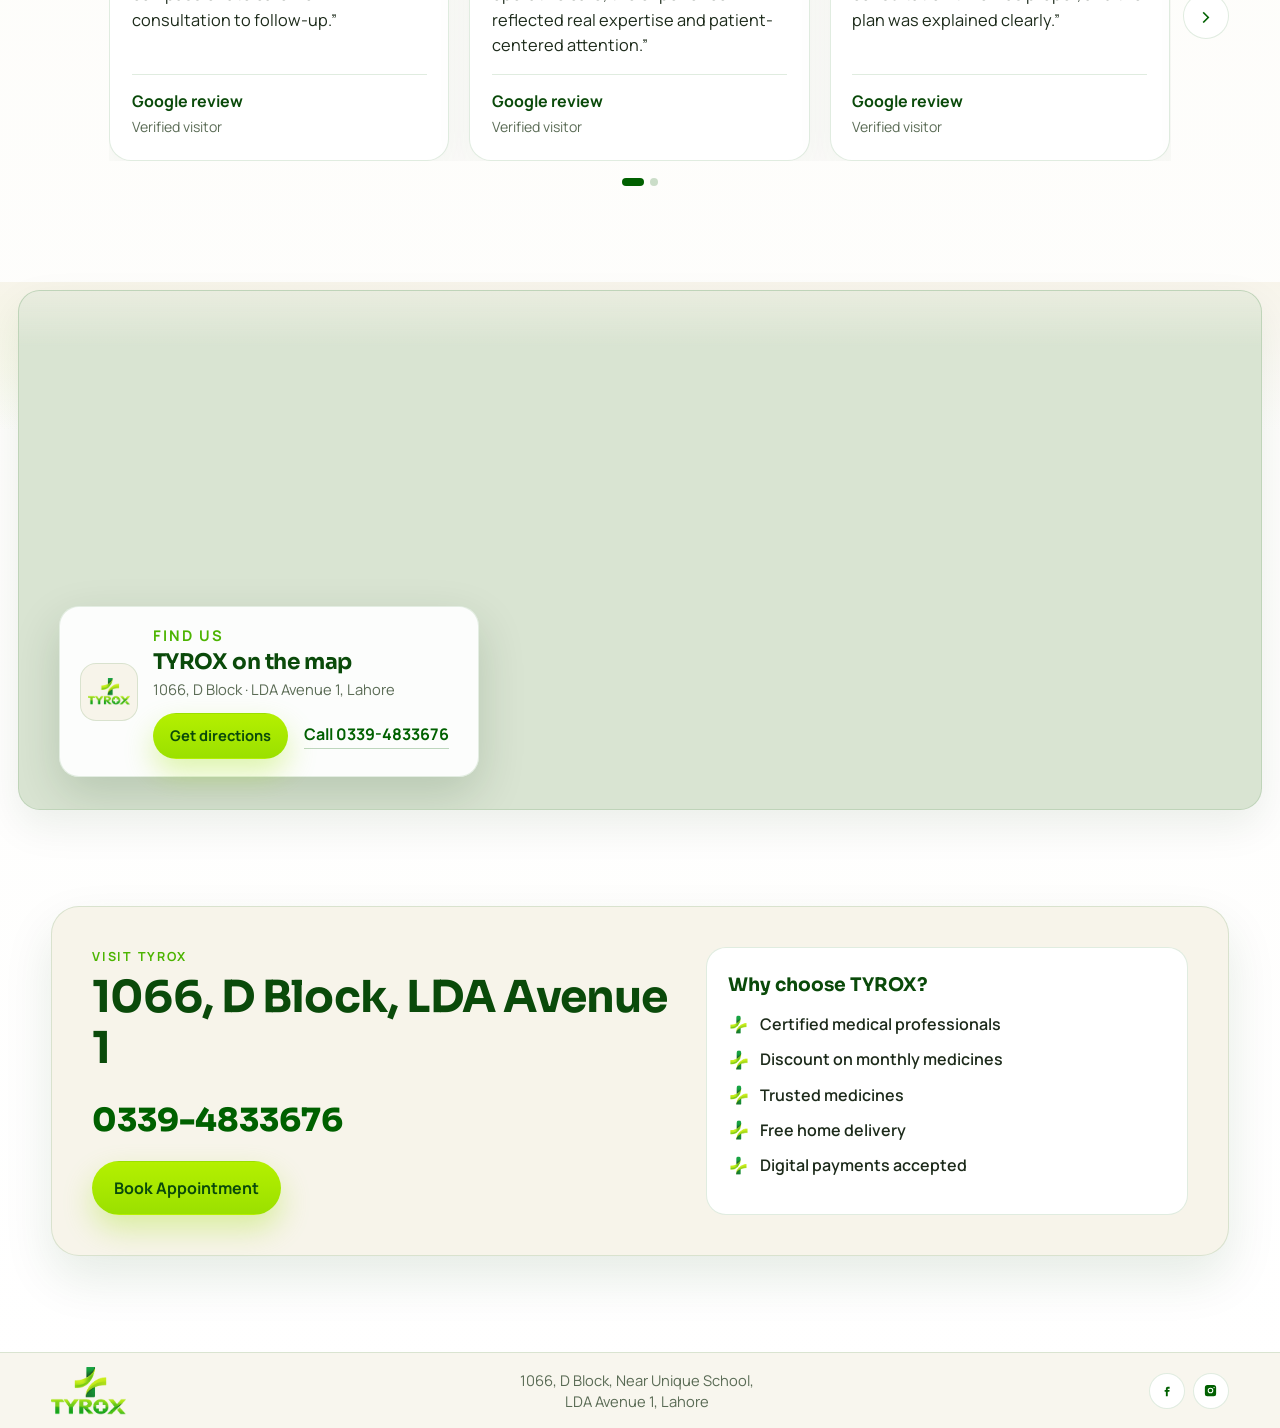
==== commit 8e4268da: "feat: restyle Faiza portrait to match Aroosha/Haroon card background Co-authored-by: Cursor <cursora" ====
--- a/index.html
+++ b/index.html
@@ -436,7 +436,7 @@
               <div class="doctor-card__inner">
                 <div class="doctor-card__face doctor-card__face--front">
                   <div class="doctor-photo">
-                    <img src="images/doctor-faiza.jpg" alt="Dr. Faiza Khan, Paediatrician at TYROX Polyclinic LDA Avenue 1 Lahore" loading="lazy" itemprop="image" />
+                    <img src="images/Doctor/doctor-faiza.jpg" alt="Dr. Faiza Khan, Paediatrician at TYROX Polyclinic LDA Avenue 1 Lahore" loading="lazy" itemprop="image" />
                   </div>
                   <div class="doctor-meta">
                     <h3 itemprop="name">Dr. Faiza Khan</h3>
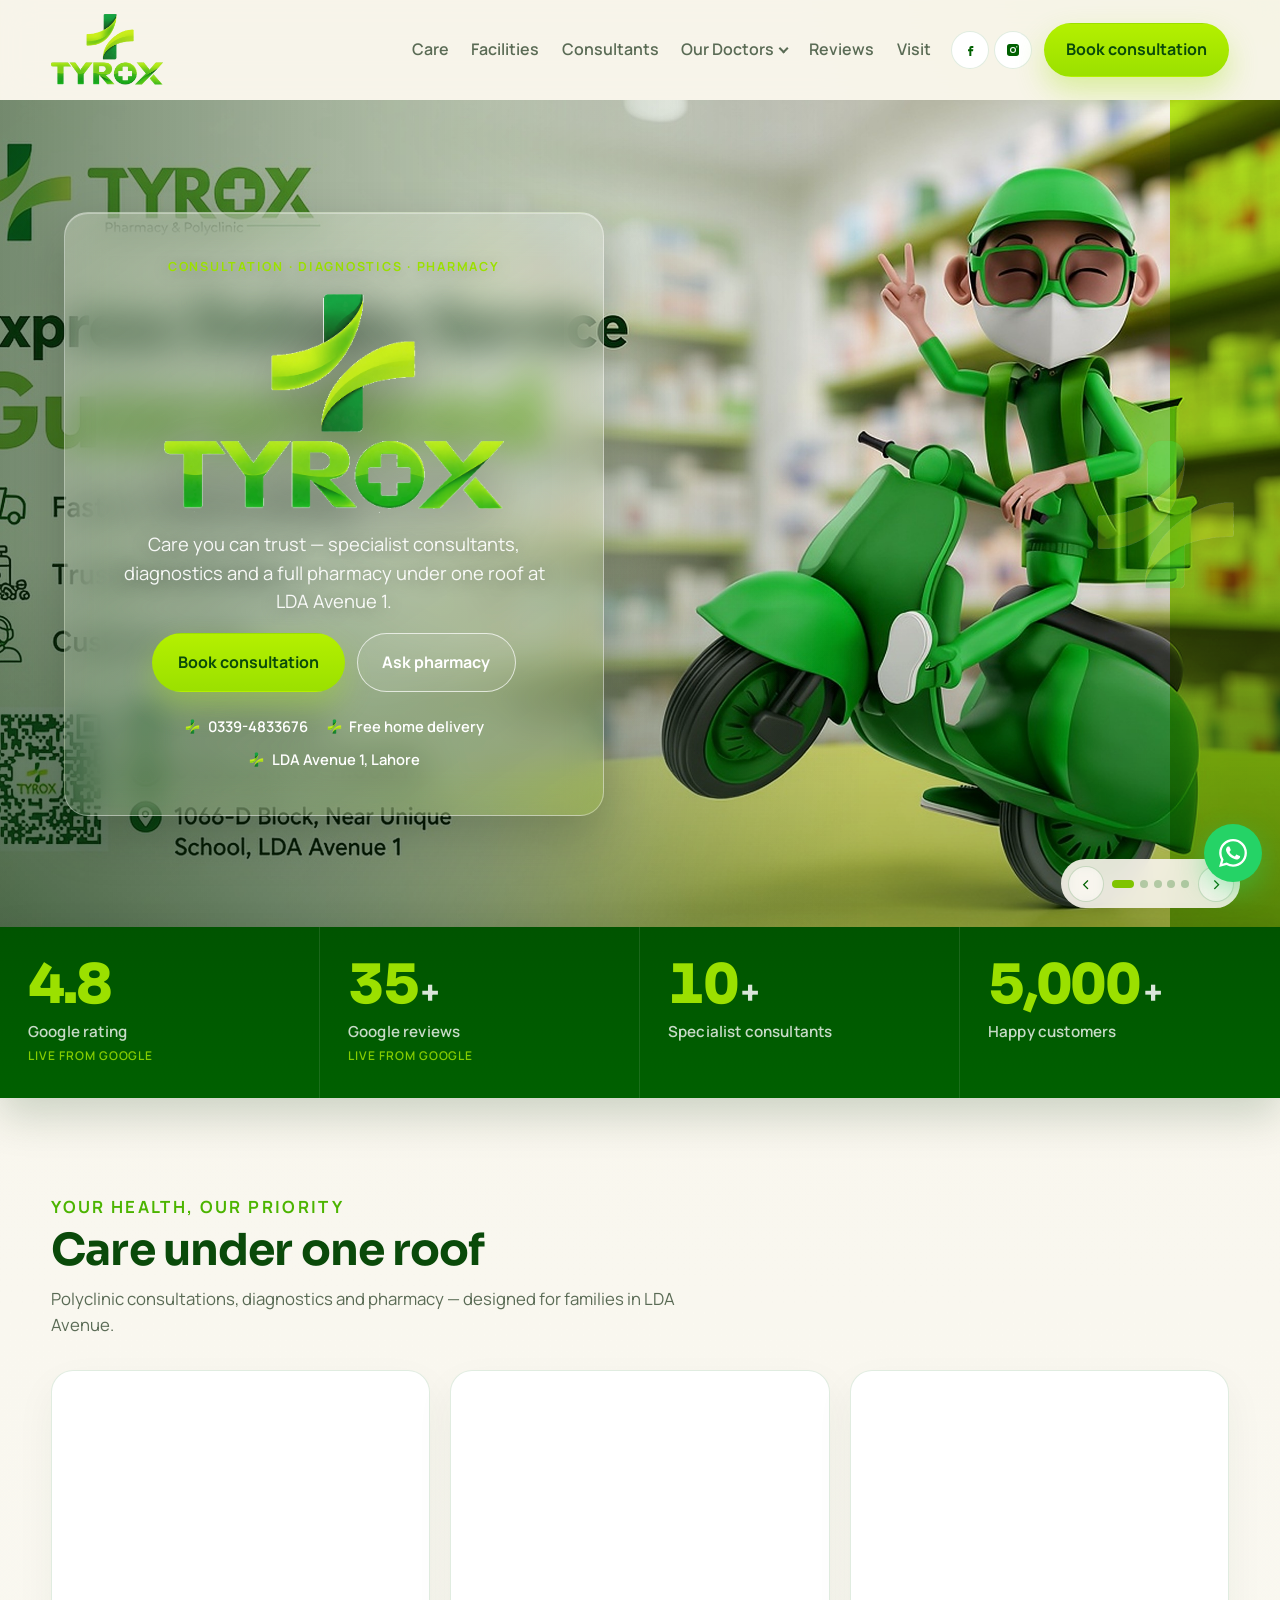
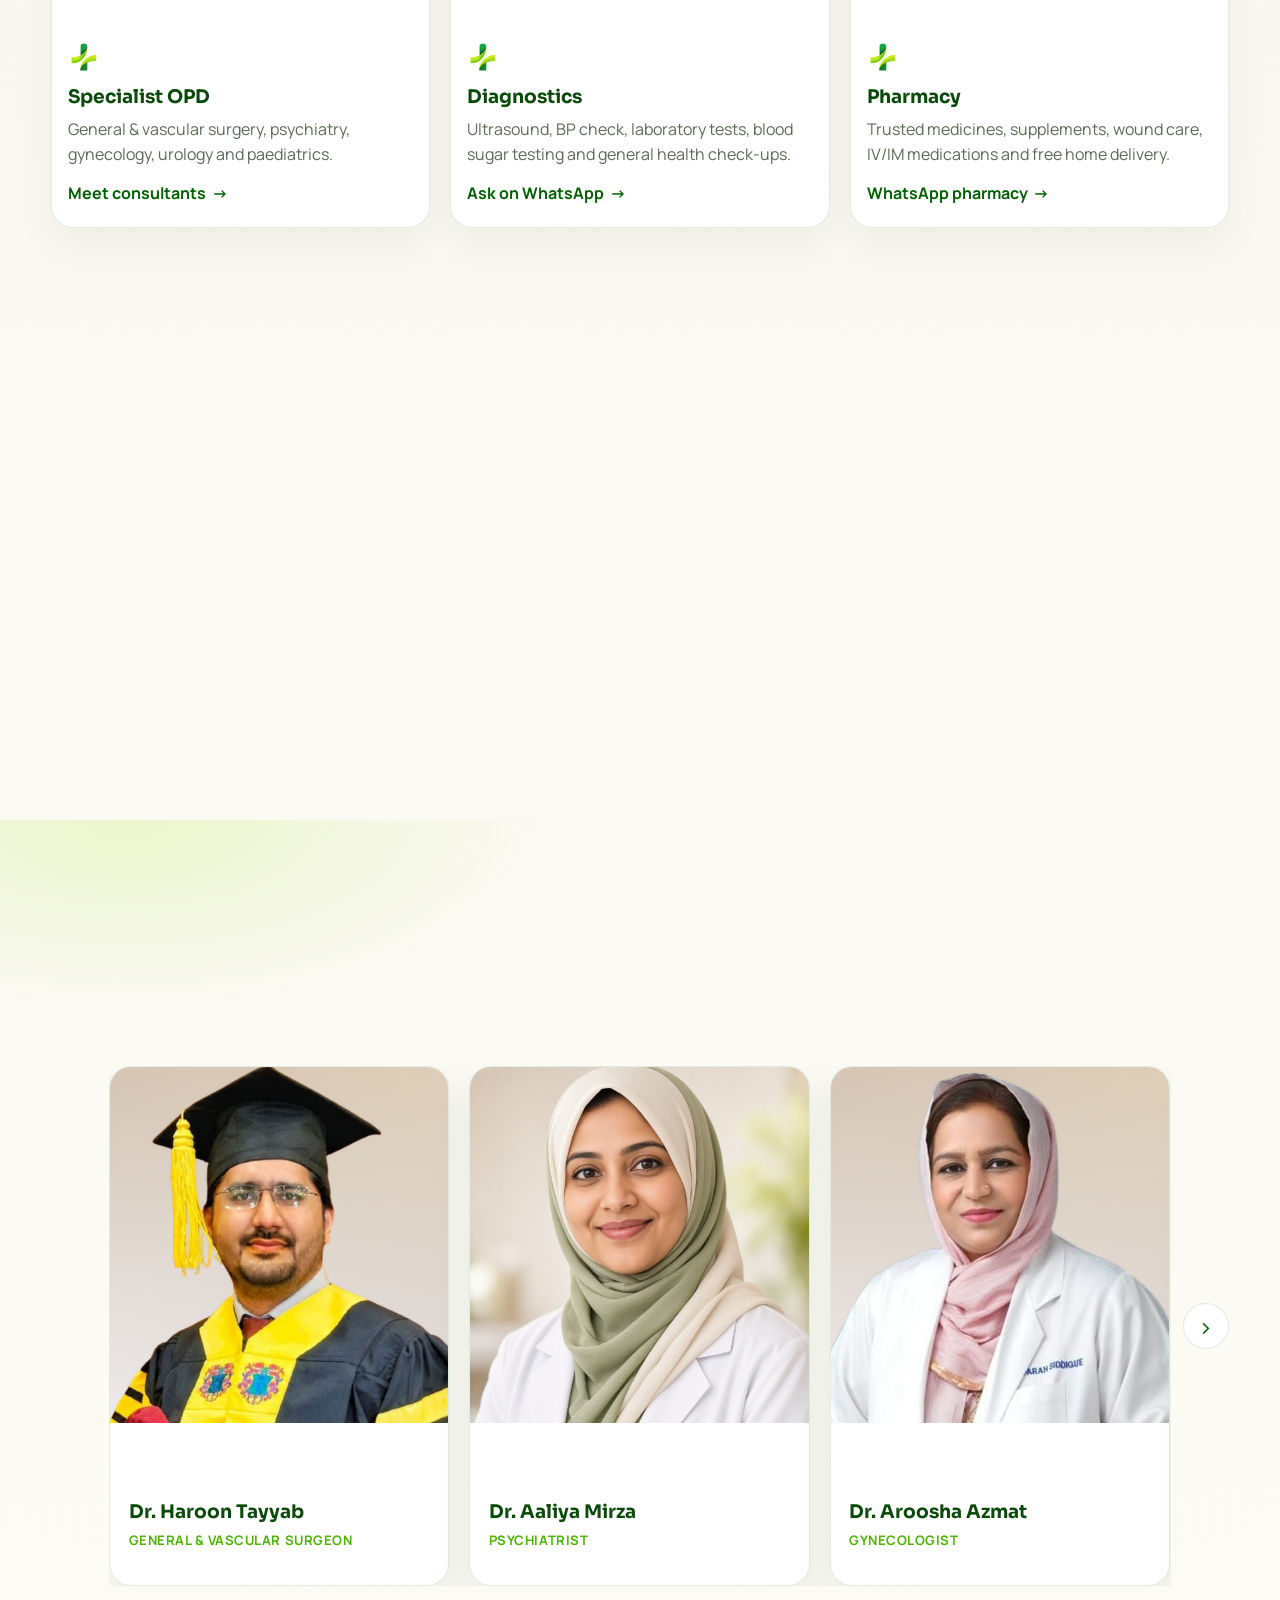
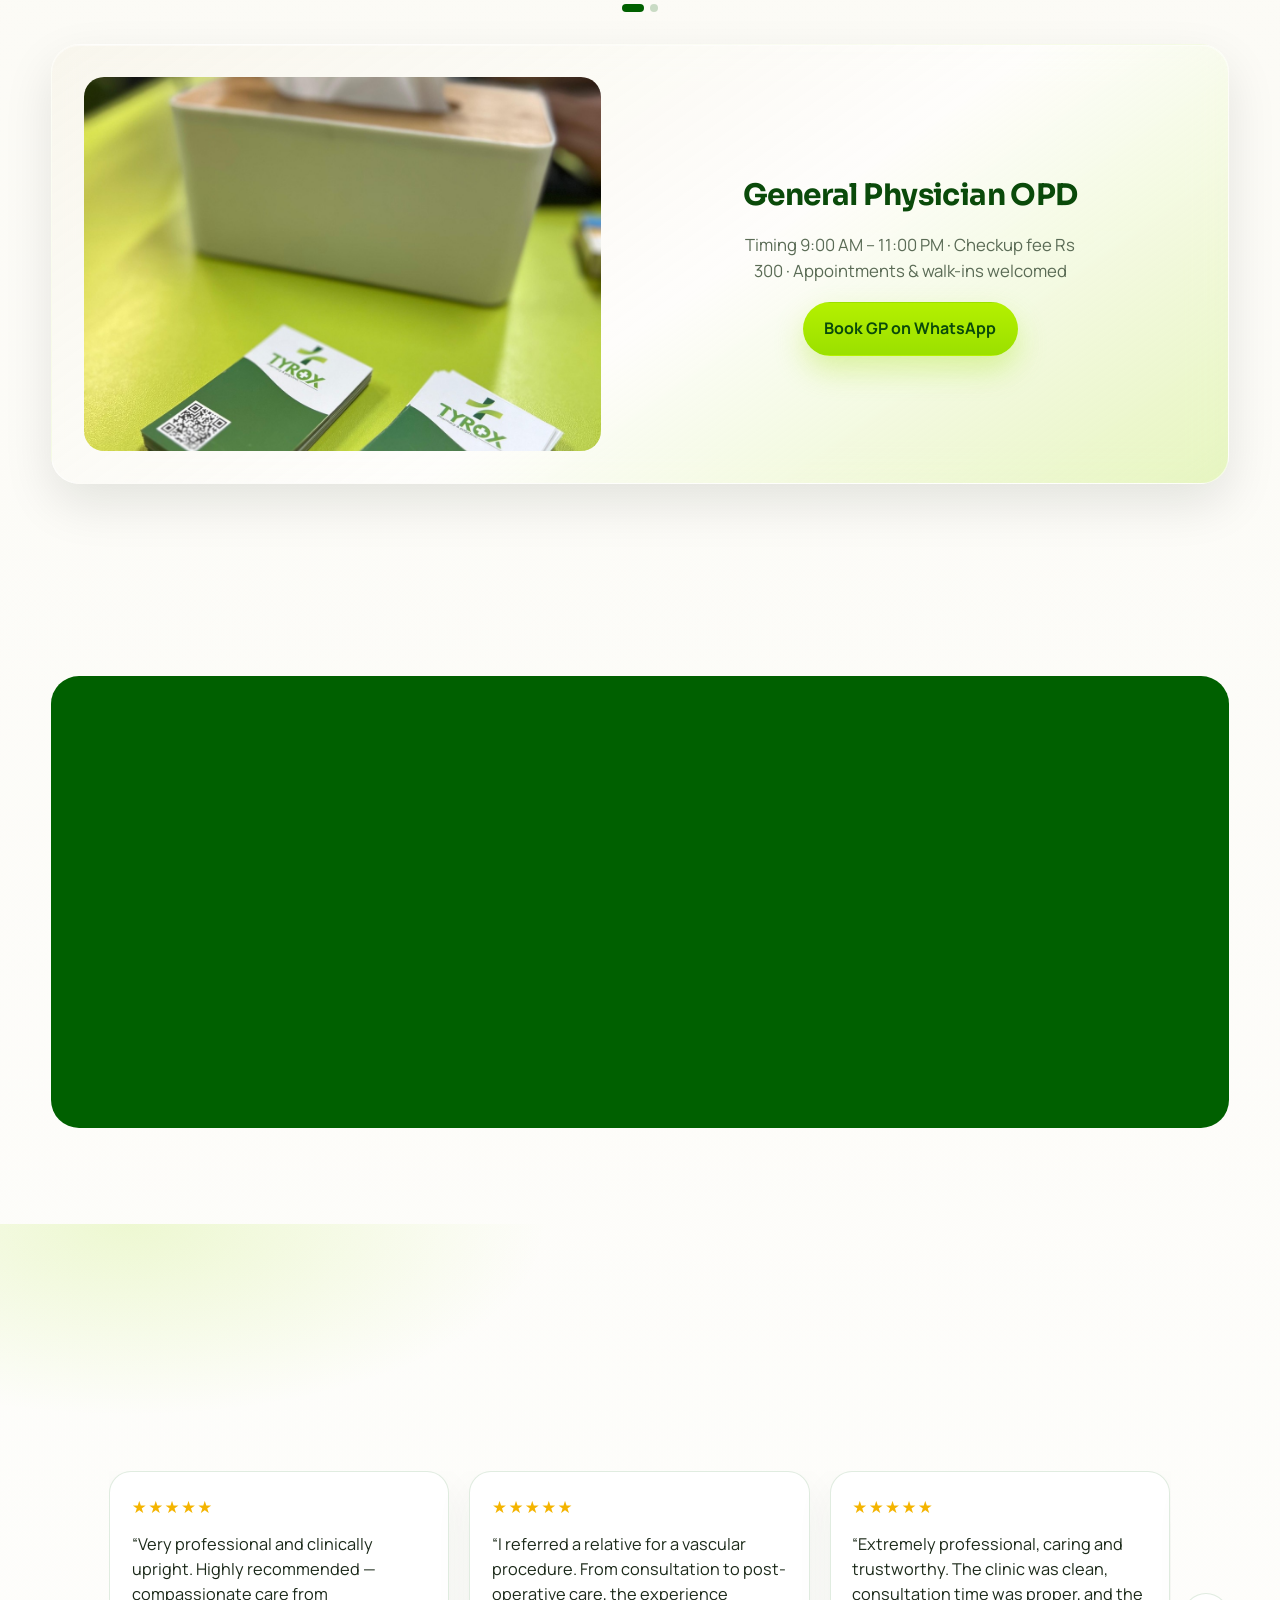
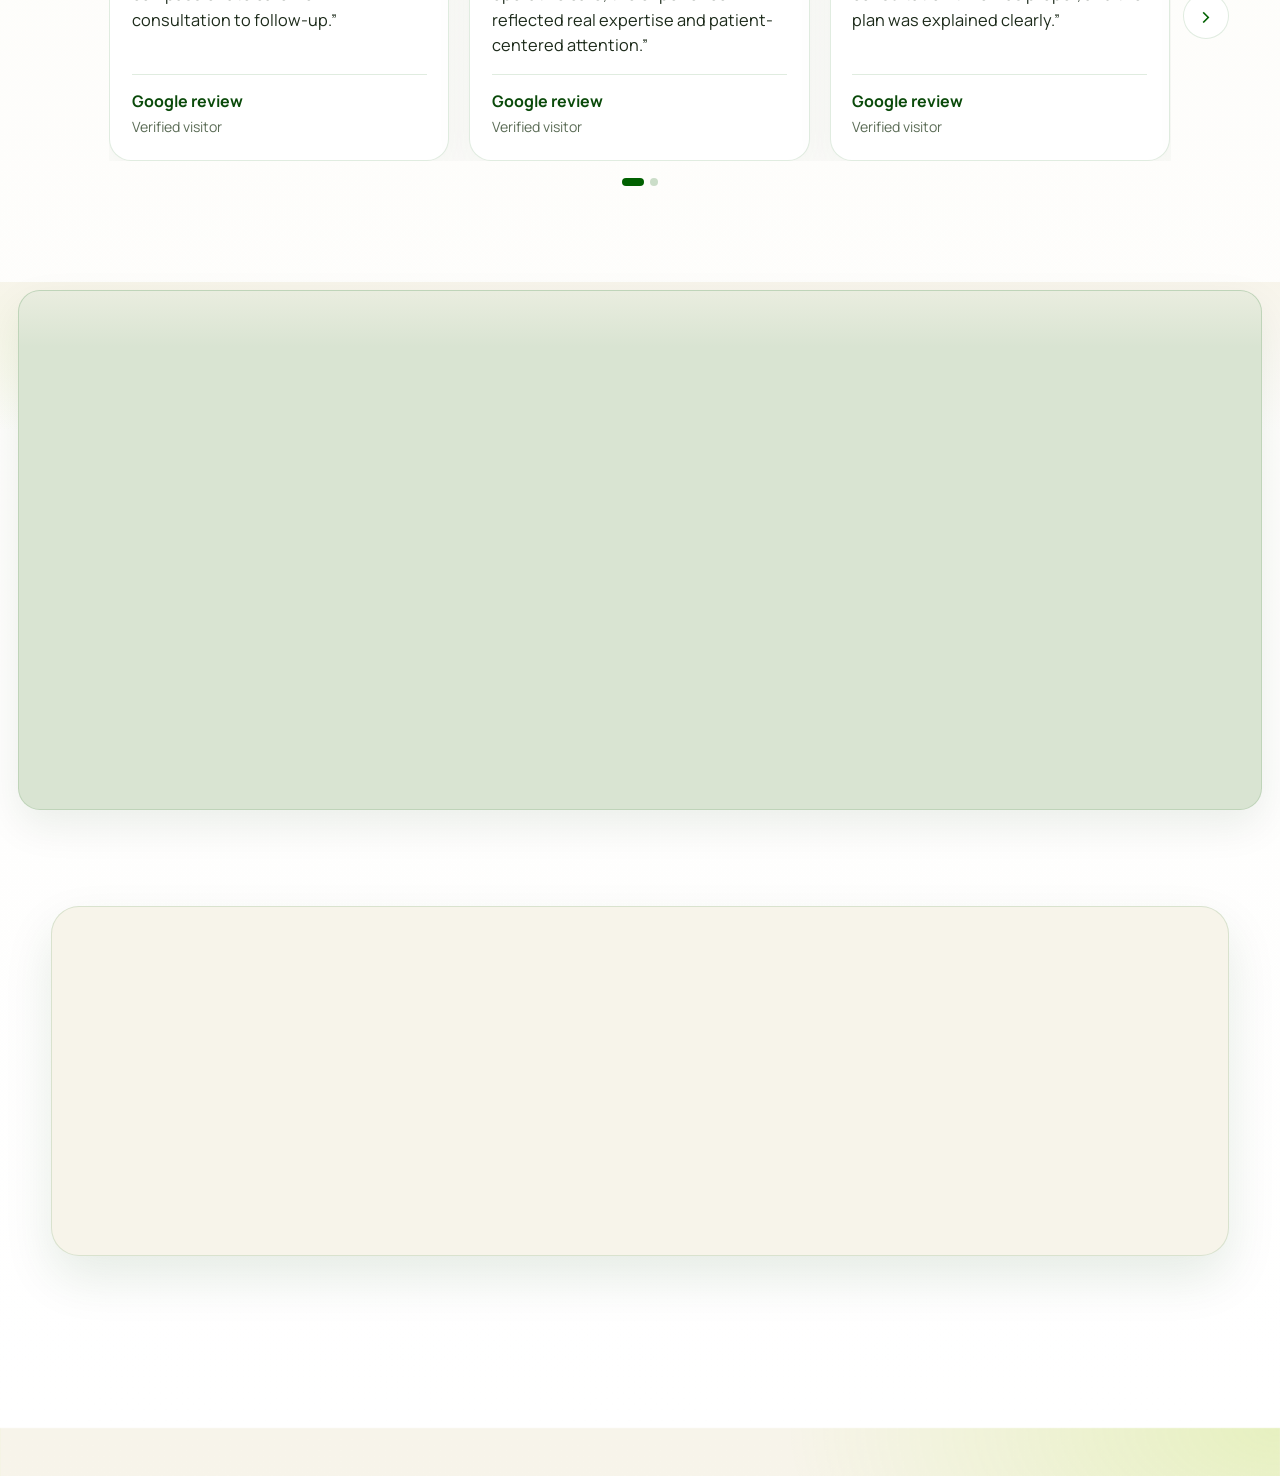
==== commit c3ce771d: "fix: update Dr Faiza card specialties to paediatric focus areas Co-authored-by: Cursor <cursoragent@" ====
--- a/index.html
+++ b/index.html
@@ -448,11 +448,11 @@
                   <h3>Dr. Faiza Khan</h3>
                   <p class="role">Paediatrician · Child health · Lahore</p>
                   <ul class="doctor-specialties">
-                    <li>Child health checkups</li>
-                    <li>Fever, cough &amp; infections</li>
-                    <li>Growth &amp; development review</li>
-                    <li>Vaccination guidance</li>
-                    <li>Paediatric family consultations</li>
+                    <li>Newborn care</li>
+                    <li>Paediatric growth and development</li>
+                    <li>Infectious diseases</li>
+                    <li>Nutritional deficiencies</li>
+                    <li>Adolescent health issues</li>
                   </ul>
                   <a class="btn btn-primary" href="https://wa.me/923394833676?text=Assalamualaikum%20TYROX%2C%20I%20want%20to%20book%20a%20consultation%20with%20Dr.%20Faiza%20Khan%20(Paediatrician)." target="_blank" rel="noopener noreferrer">Book Appointment</a>
                 </div>
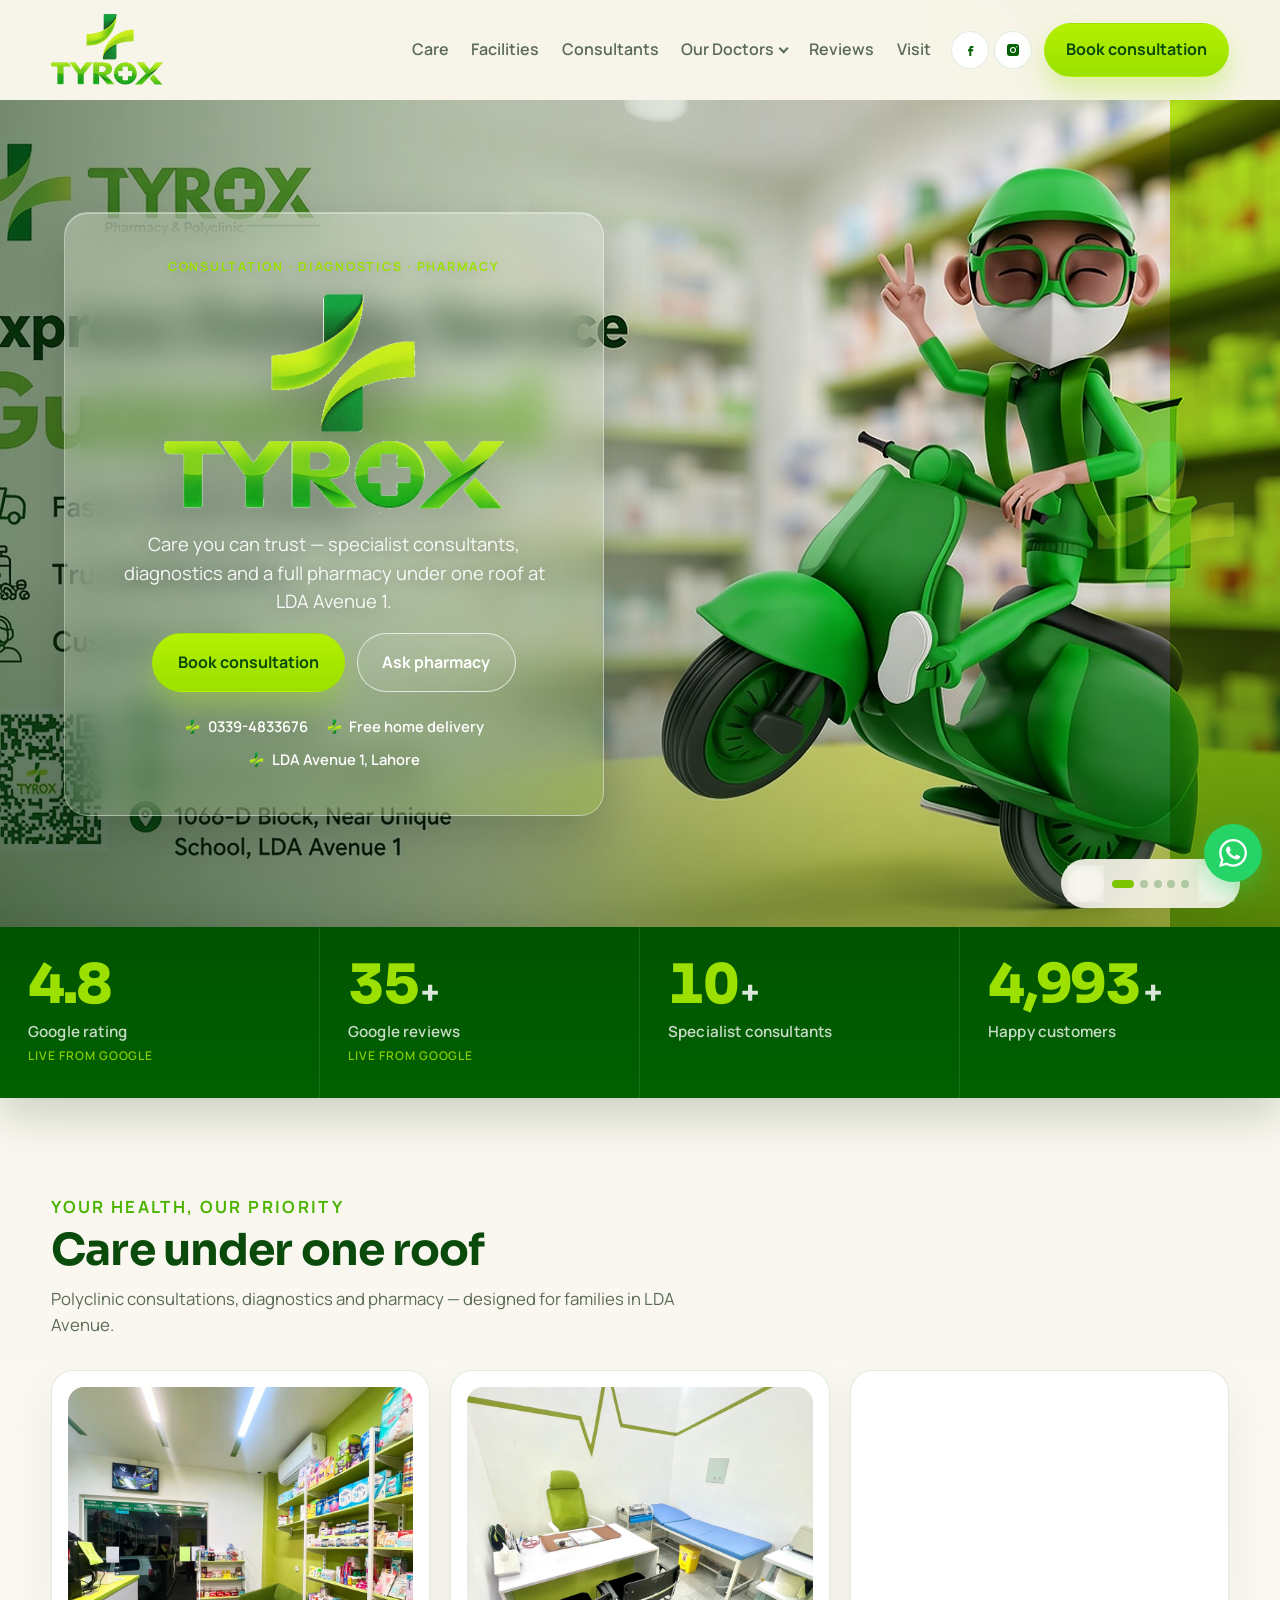
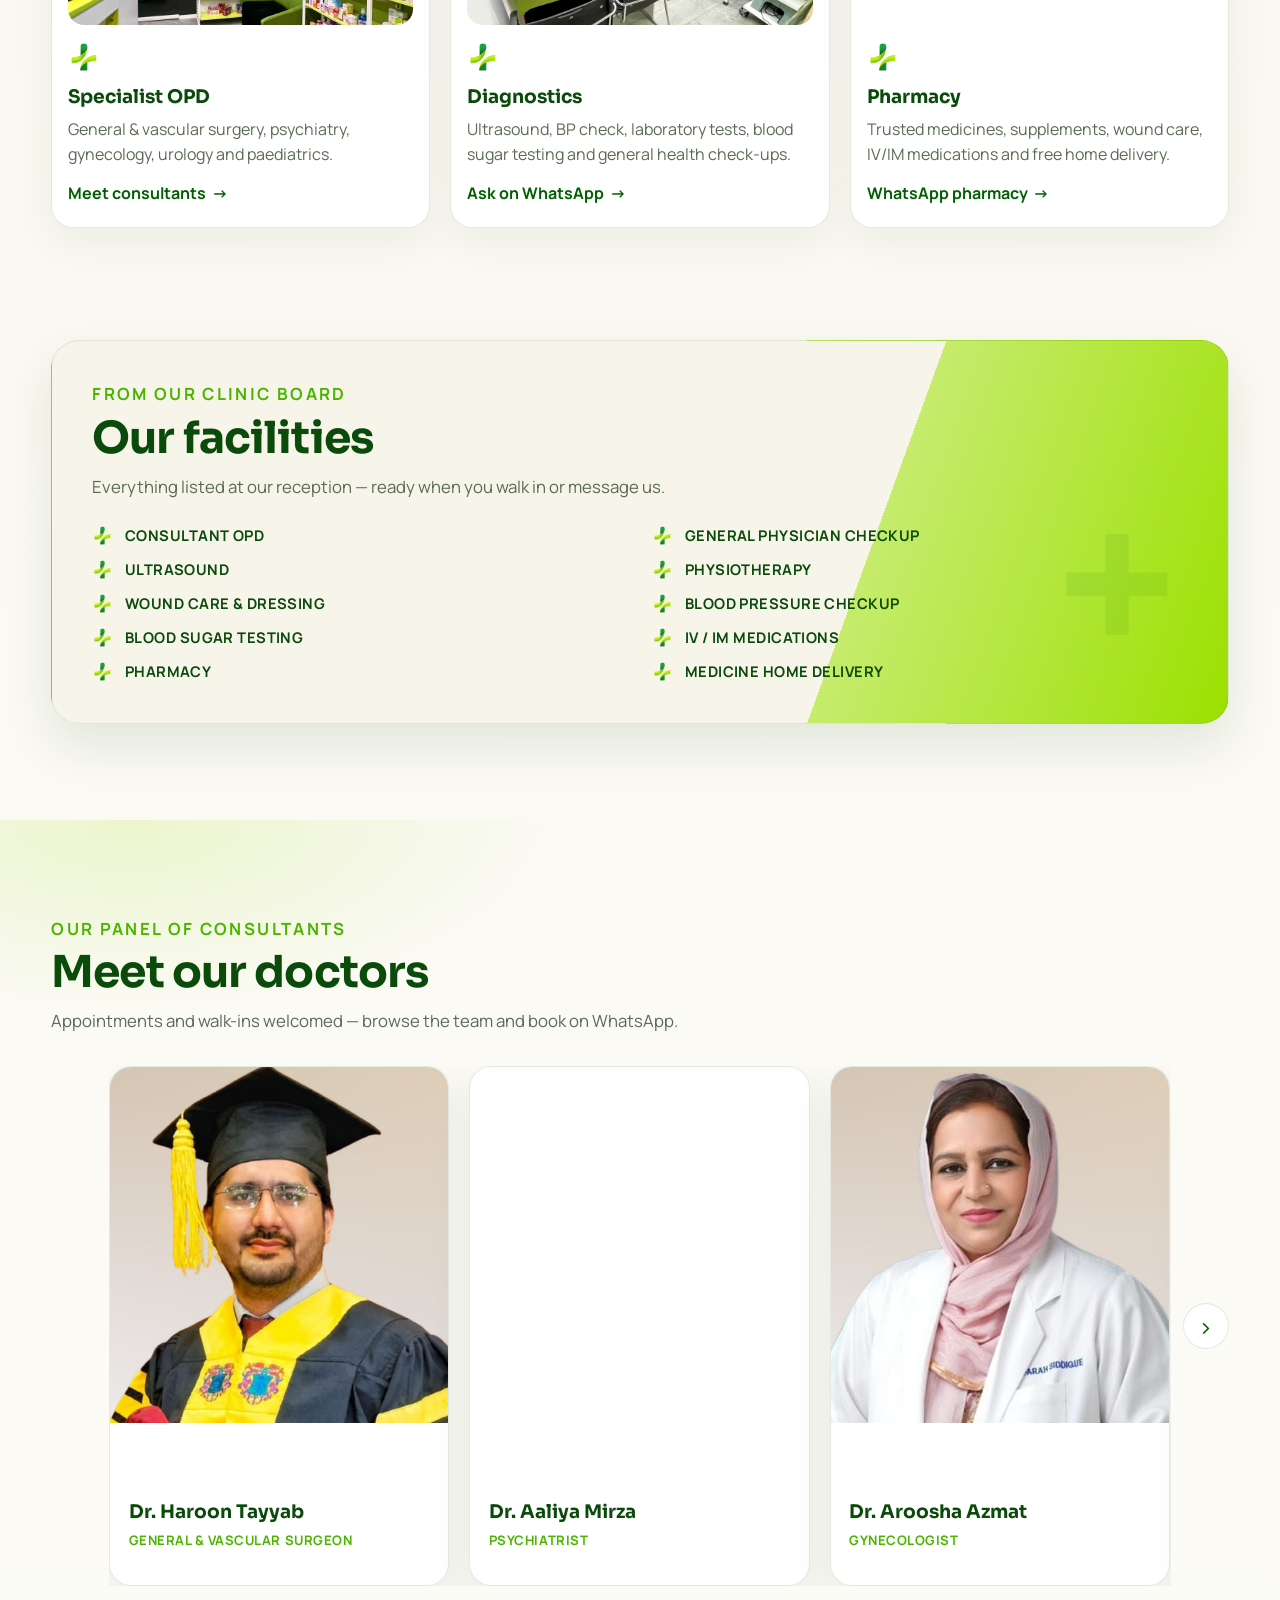
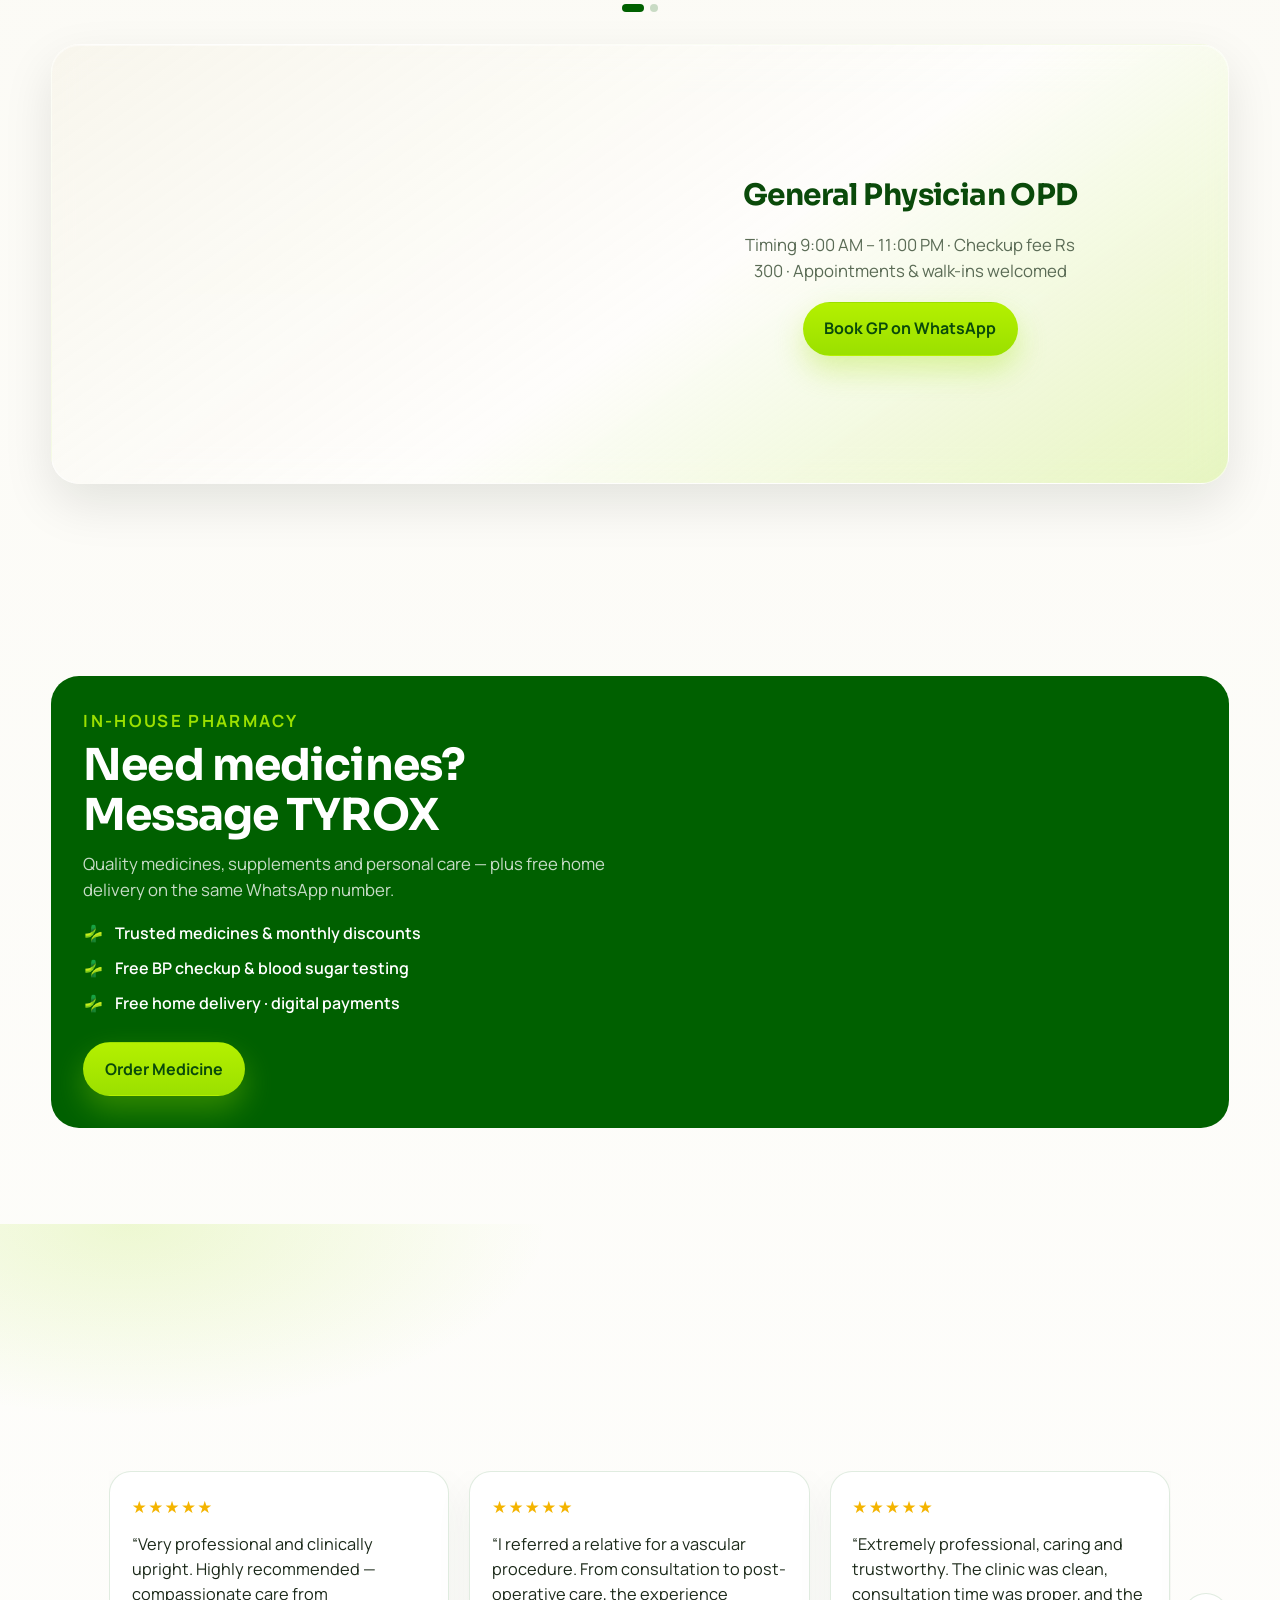
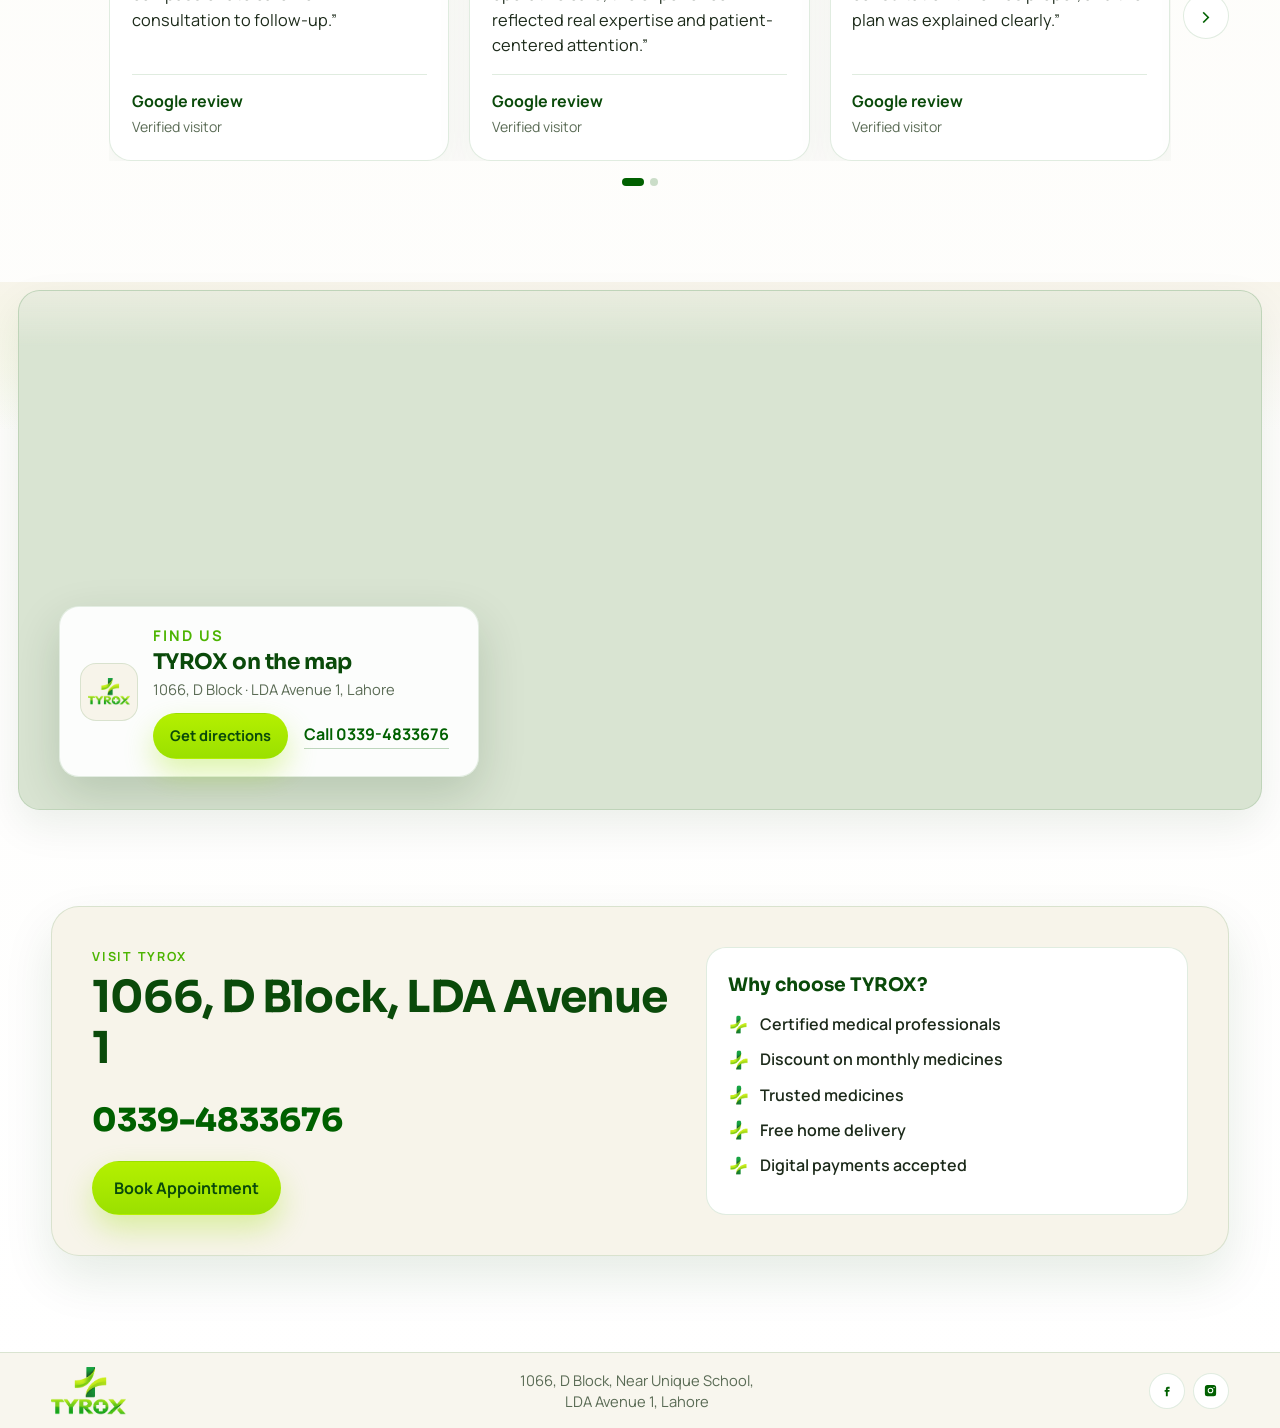
==== commit c103c71a: "feat: restyle Aaliya portrait to match Aroosha/Haroon card background Co-authored-by: Cursor <cursor" ====
--- a/index.html
+++ b/index.html
@@ -355,7 +355,7 @@
               <div class="doctor-card__inner">
                 <div class="doctor-card__face doctor-card__face--front">
                   <div class="doctor-photo">
-                    <img src="images/doctor-aaliya.jpg" alt="Dr. Aaliya Mirza, Psychiatrist at TYROX Polyclinic Lahore" loading="lazy" itemprop="image" />
+                    <img src="images/Doctor/doctor-aaliya.jpg" alt="Dr. Aaliya Mirza, Psychiatrist at TYROX Polyclinic Lahore" loading="lazy" itemprop="image" />
                   </div>
                   <div class="doctor-meta">
                     <h3 itemprop="name">Dr. Aaliya Mirza</h3>
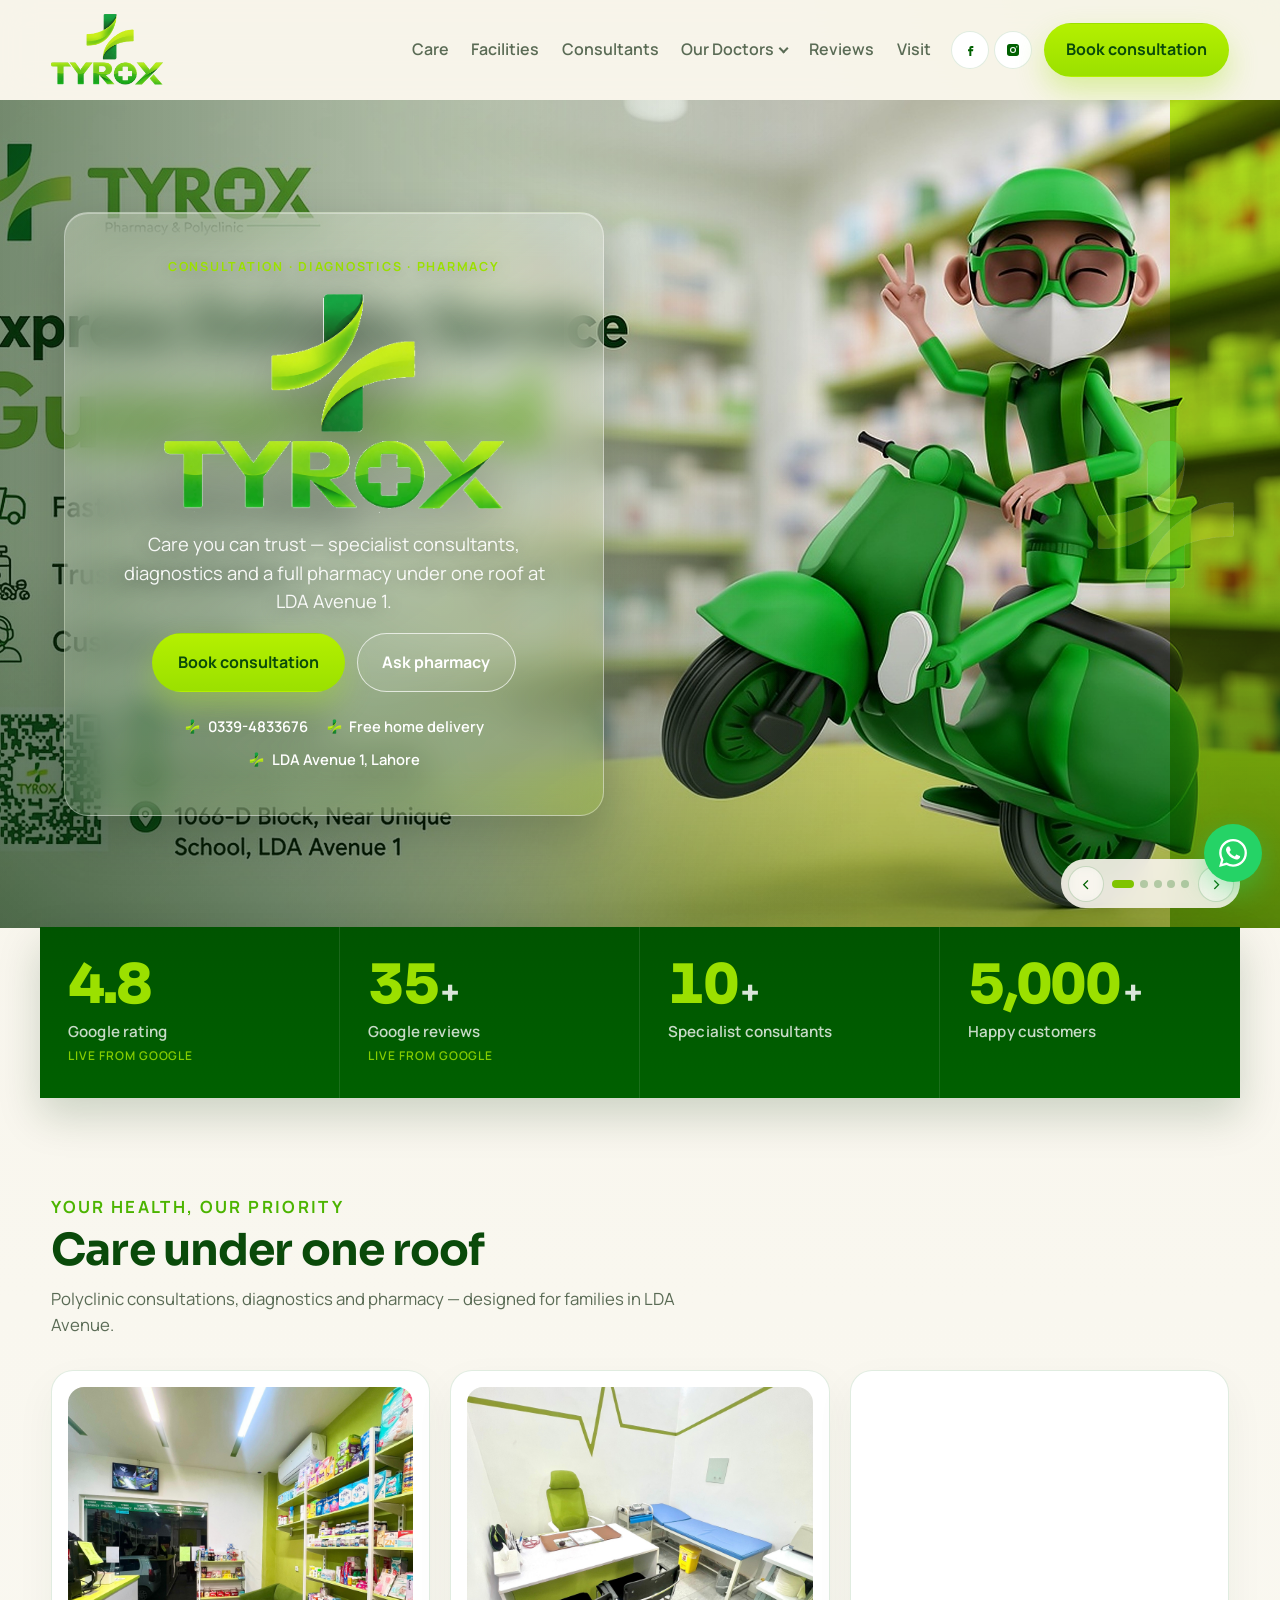
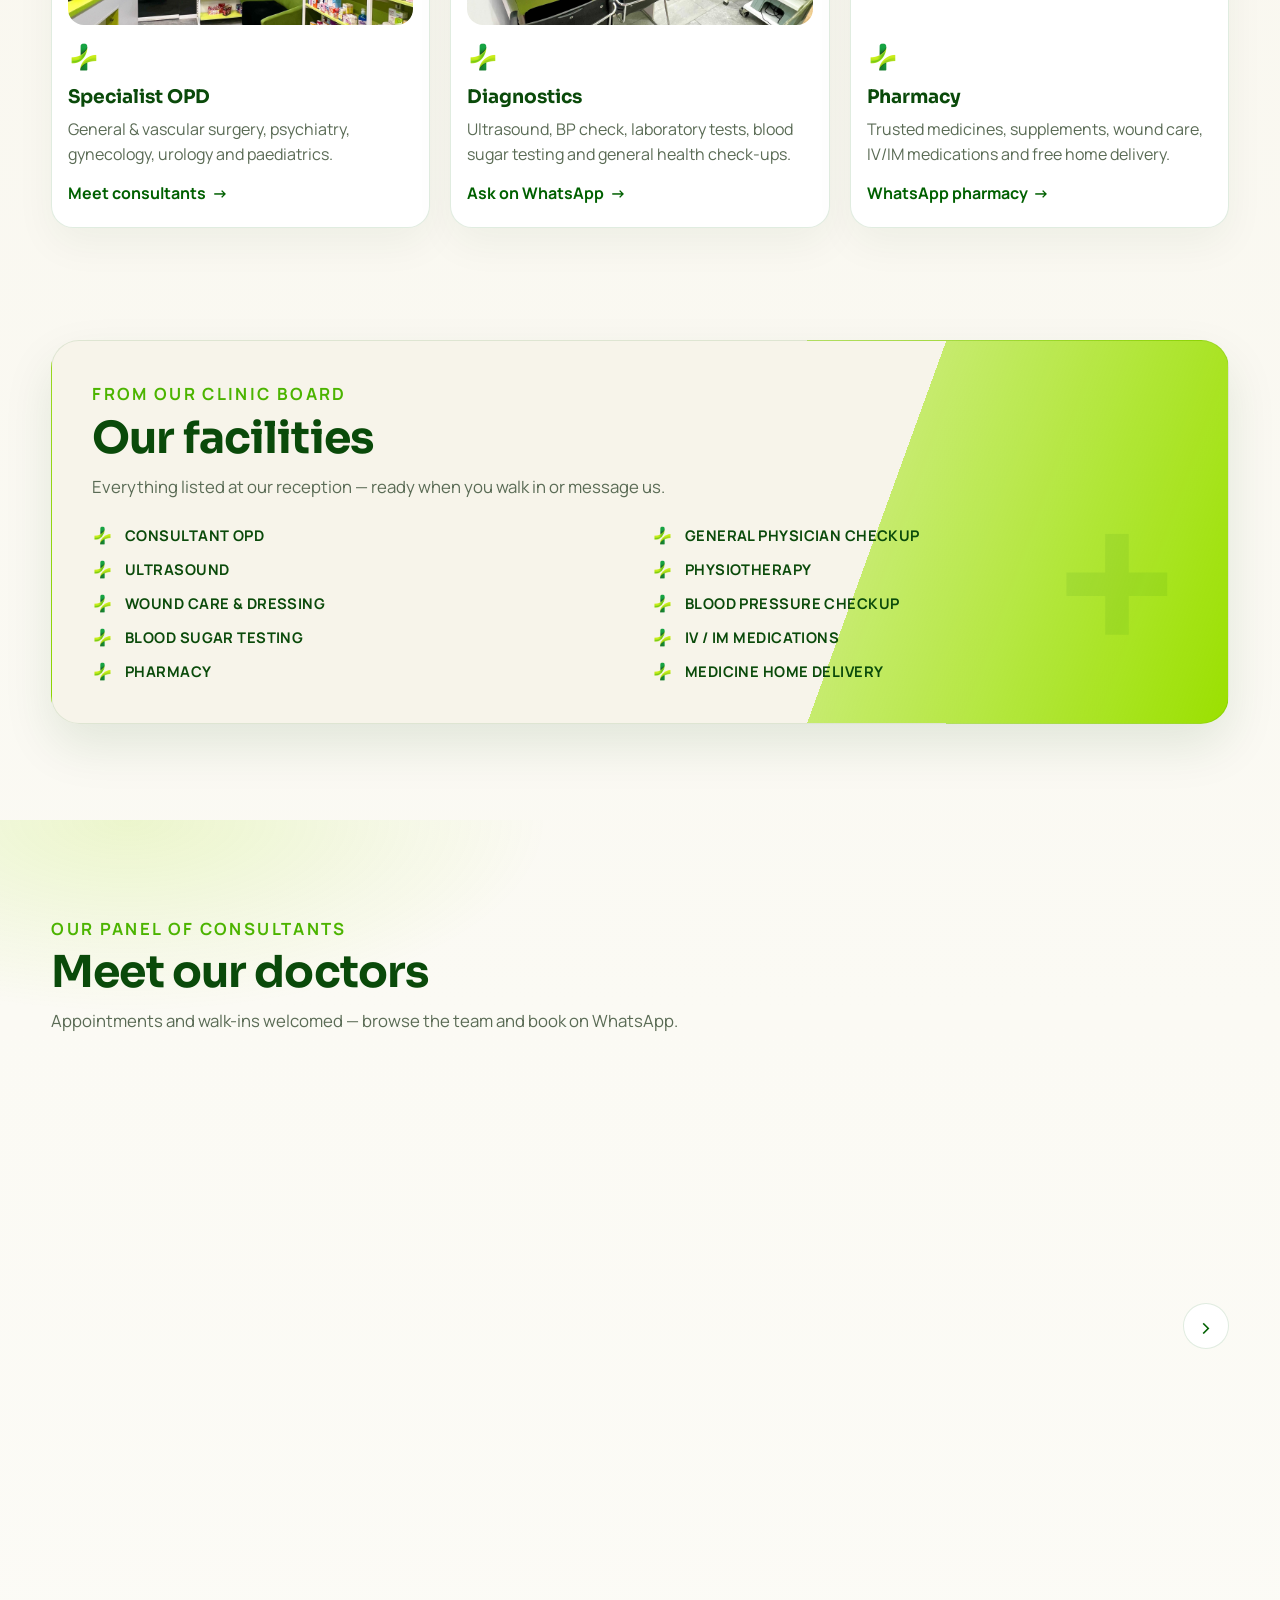
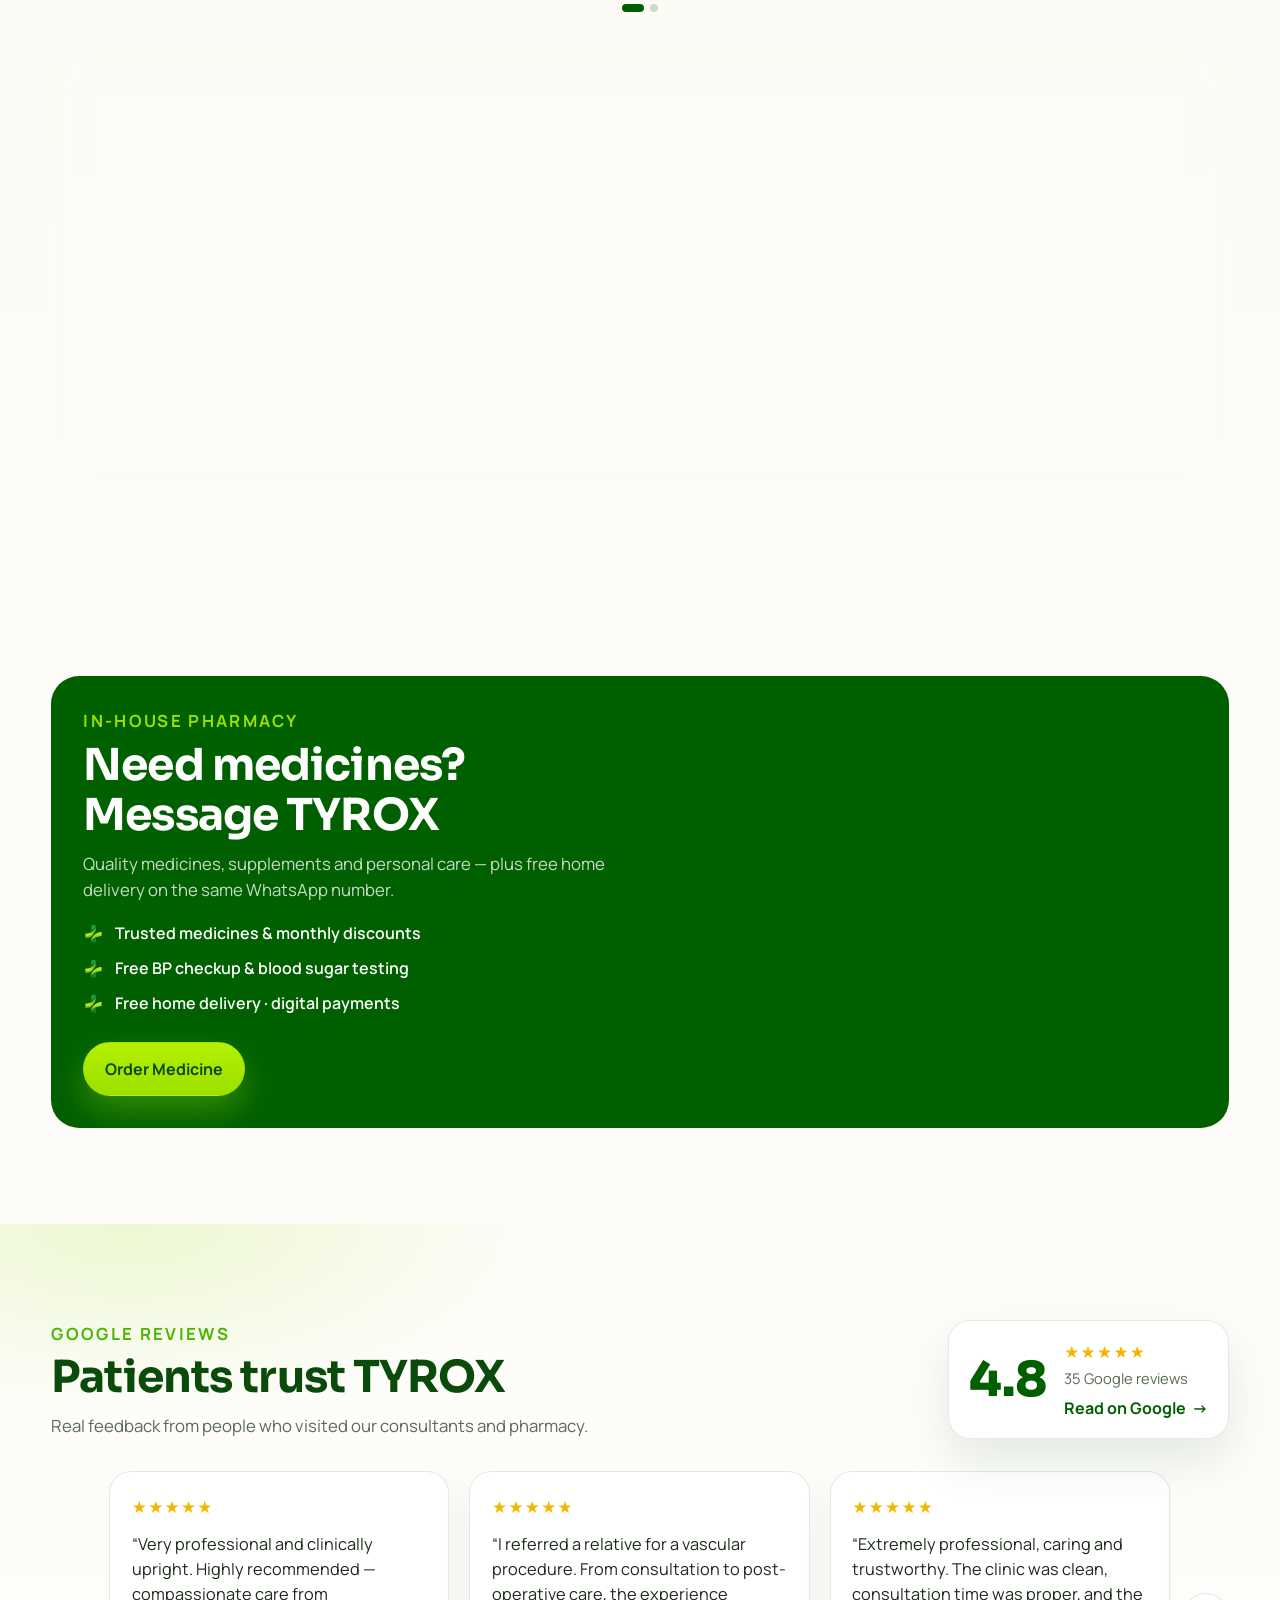
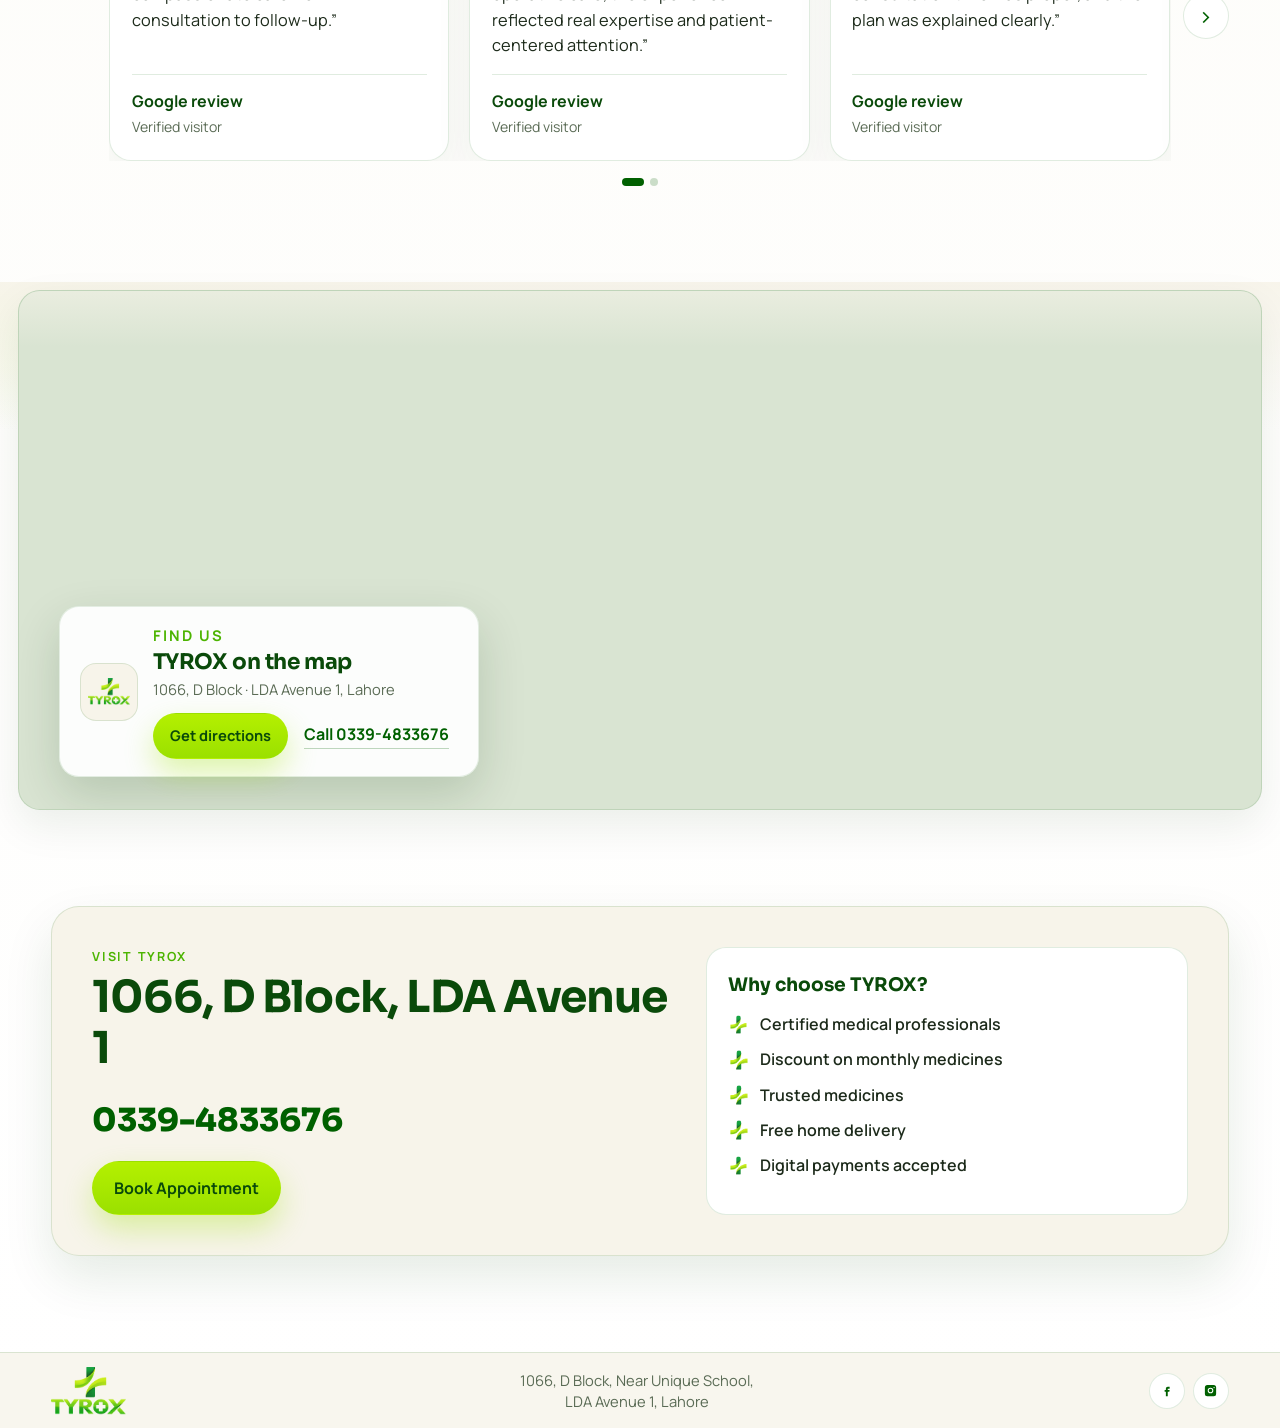
==== commit 0b0e2c8e: "feat: add Dr. Aaliya Mirza psychiatrist consultant page Publish her profile with social links and wi" ====
--- a/index.html
+++ b/index.html
@@ -86,6 +86,7 @@
         </button>
         <div class="nav-dropdown__menu" hidden>
           <a href="Consultants/haroon_tayyab_vascular-surgeon.html">Dr. Haroon Tayyab</a>
+          <a href="Consultants/aaliya_mirza_psychiatrist.html">Dr. Aaliya Mirza</a>
         </div>
       </div>
       <a href="#reviews">Reviews</a>
@@ -373,6 +374,7 @@
                     <li>Adult psychiatry consultations</li>
                     <li>Confidential mental health support</li>
                   </ul>
+                  <a class="btn btn-primary" href="Consultants/aaliya_mirza_psychiatrist.html">View profile</a>
                   <a class="btn btn-primary" href="https://wa.me/923394833676?text=Assalamualaikum%20TYROX%2C%20I%20want%20to%20book%20a%20consultation%20with%20Dr.%20Aaliya%20Mirza%20(Psychiatrist)." target="_blank" rel="noopener noreferrer">Book Appointment</a>
                 </div>
               </div>
--- a/styles.css
+++ b/styles.css
@@ -13,6 +13,9 @@
   --shadow: 0 22px 50px rgba(0, 64, 0, 0.1);
   --radius: 22px;
   --service-panel-height: clamp(360px, 48vw, 440px);
+  /* Keep layouts readable on 27–32"+ monitors instead of stretching edge-to-edge */
+  --content-max: 1200px;
+  --page-inline: max(clamp(1.25rem, 4vw, 3.5rem), calc((100vw - var(--content-max)) / 2));
   --mark-icon: url("images/tyrox-mark-icon.png") center / contain no-repeat;
   --font-display: "Sora", "Manrope", sans-serif;
   --font-body: "Manrope", system-ui, sans-serif;
@@ -224,7 +227,7 @@
   display: flex;
   align-items: center;
   gap: 1.25rem;
-  padding: 0.85rem clamp(1.25rem, 4vw, 3.5rem);
+  padding: 0.85rem var(--page-inline);
   backdrop-filter: blur(16px);
   -webkit-backdrop-filter: blur(16px);
   background: rgba(247, 244, 234, 0.88);
@@ -971,6 +974,8 @@
   background: linear-gradient(180deg, #005400 0%, var(--forest) 100%);
   color: var(--white);
   box-shadow: 0 18px 40px rgba(0, 48, 0, 0.18);
+  max-width: var(--content-max);
+  margin-inline: auto;
 }
 
 .stats-inner::before {
@@ -1068,7 +1073,10 @@
 
 /* ---------- Sections ---------- */
 .section {
-  padding: clamp(3.5rem, 8vw, 6rem) clamp(1.25rem, 4vw, 3.5rem);
+  padding: clamp(3.5rem, 8vw, 6rem) var(--page-inline);
+  max-width: none;
+  width: 100%;
+  box-sizing: border-box;
 }
 
 .section-head {
@@ -1241,6 +1249,7 @@
 
 .doctor-card {
   flex: 0 0 min(100%, 320px);
+  max-width: 360px;
   scroll-snap-align: start;
   scroll-snap-stop: always;
   perspective: 1400px;
@@ -1662,6 +1671,7 @@
 
 .review-card {
   flex: 0 0 min(100%, 340px);
+  max-width: 400px;
   scroll-snap-align: start;
   scroll-snap-stop: always;
   background: var(--white);
@@ -1727,8 +1737,8 @@
 
 /* ---------- Map (location band) ---------- */
 .map-section {
-  /* Wider than .section (3.5rem sides), but not full-bleed */
-  padding: 0.5rem clamp(0.55rem, 1.6vw, 1.15rem) 0;
+  /* Wider than .section, but still capped on ultra-wide monitors */
+  padding: 0.5rem max(clamp(0.55rem, 1.6vw, 1.15rem), calc((100vw - 1400px) / 2)) 0;
   margin: 0;
   background:
     linear-gradient(180deg, rgba(247, 244, 234, 0.95) 0%, transparent 28%),
@@ -1888,7 +1898,7 @@
   align-items: center;
   justify-items: center;
   text-align: center;
-  padding: 1rem clamp(1.25rem, 4vw, 3.5rem);
+  padding: 1rem var(--page-inline);
   border-top: 1px solid var(--line);
   background: rgba(247, 244, 234, 0.8);
 }
@@ -2069,20 +2079,61 @@
 
   .doctor-card {
     flex-basis: calc(50% - 0.65rem);
+    max-width: 380px;
   }
 
   .review-card {
     flex-basis: calc(50% - 0.65rem);
+    max-width: 420px;
   }
 }
 
 @media (min-width: 1100px) {
   .doctor-card {
-    flex-basis: calc(33.333% - 0.85rem);
+    flex-basis: min(340px, calc(33.333% - 0.85rem));
+    max-width: 360px;
   }
 
   .review-card {
-    flex-basis: calc(33.333% - 0.85rem);
+    flex-basis: min(360px, calc(33.333% - 0.85rem));
+    max-width: 380px;
+  }
+}
+
+/* Large desktop / 27–32" monitors: keep content from stretching edge-to-edge */
+@media (min-width: 1400px) {
+  :root {
+    --content-max: 1240px;
+  }
+
+  .hero {
+    min-height: min(88svh, 920px);
+  }
+
+  .hero-panel {
+    width: min(100%, 560px);
+  }
+
+  .stats-inner {
+    border-radius: 0 0 22px 22px;
+  }
+
+  .doctor-card__inner {
+    min-height: 540px;
+  }
+
+  .section-head h2,
+  .facilities-copy h2,
+  .pharmacy-copy h2,
+  .reviews-head h2,
+  .visit-card h2 {
+    font-size: clamp(1.85rem, 2.2vw, 2.65rem);
+  }
+}
+
+@media (min-width: 1800px) {
+  :root {
+    --content-max: 1320px;
   }
 }
 
@@ -2440,7 +2491,7 @@
 .doc-hero {
   position: relative;
   isolation: isolate;
-  padding: 5rem clamp(1.25rem, 4vw, 3.5rem) clamp(2.5rem, 5vw, 4rem);
+  padding: 5rem var(--page-inline) clamp(2.5rem, 5vw, 4rem);
   overflow: hidden;
 }
 
